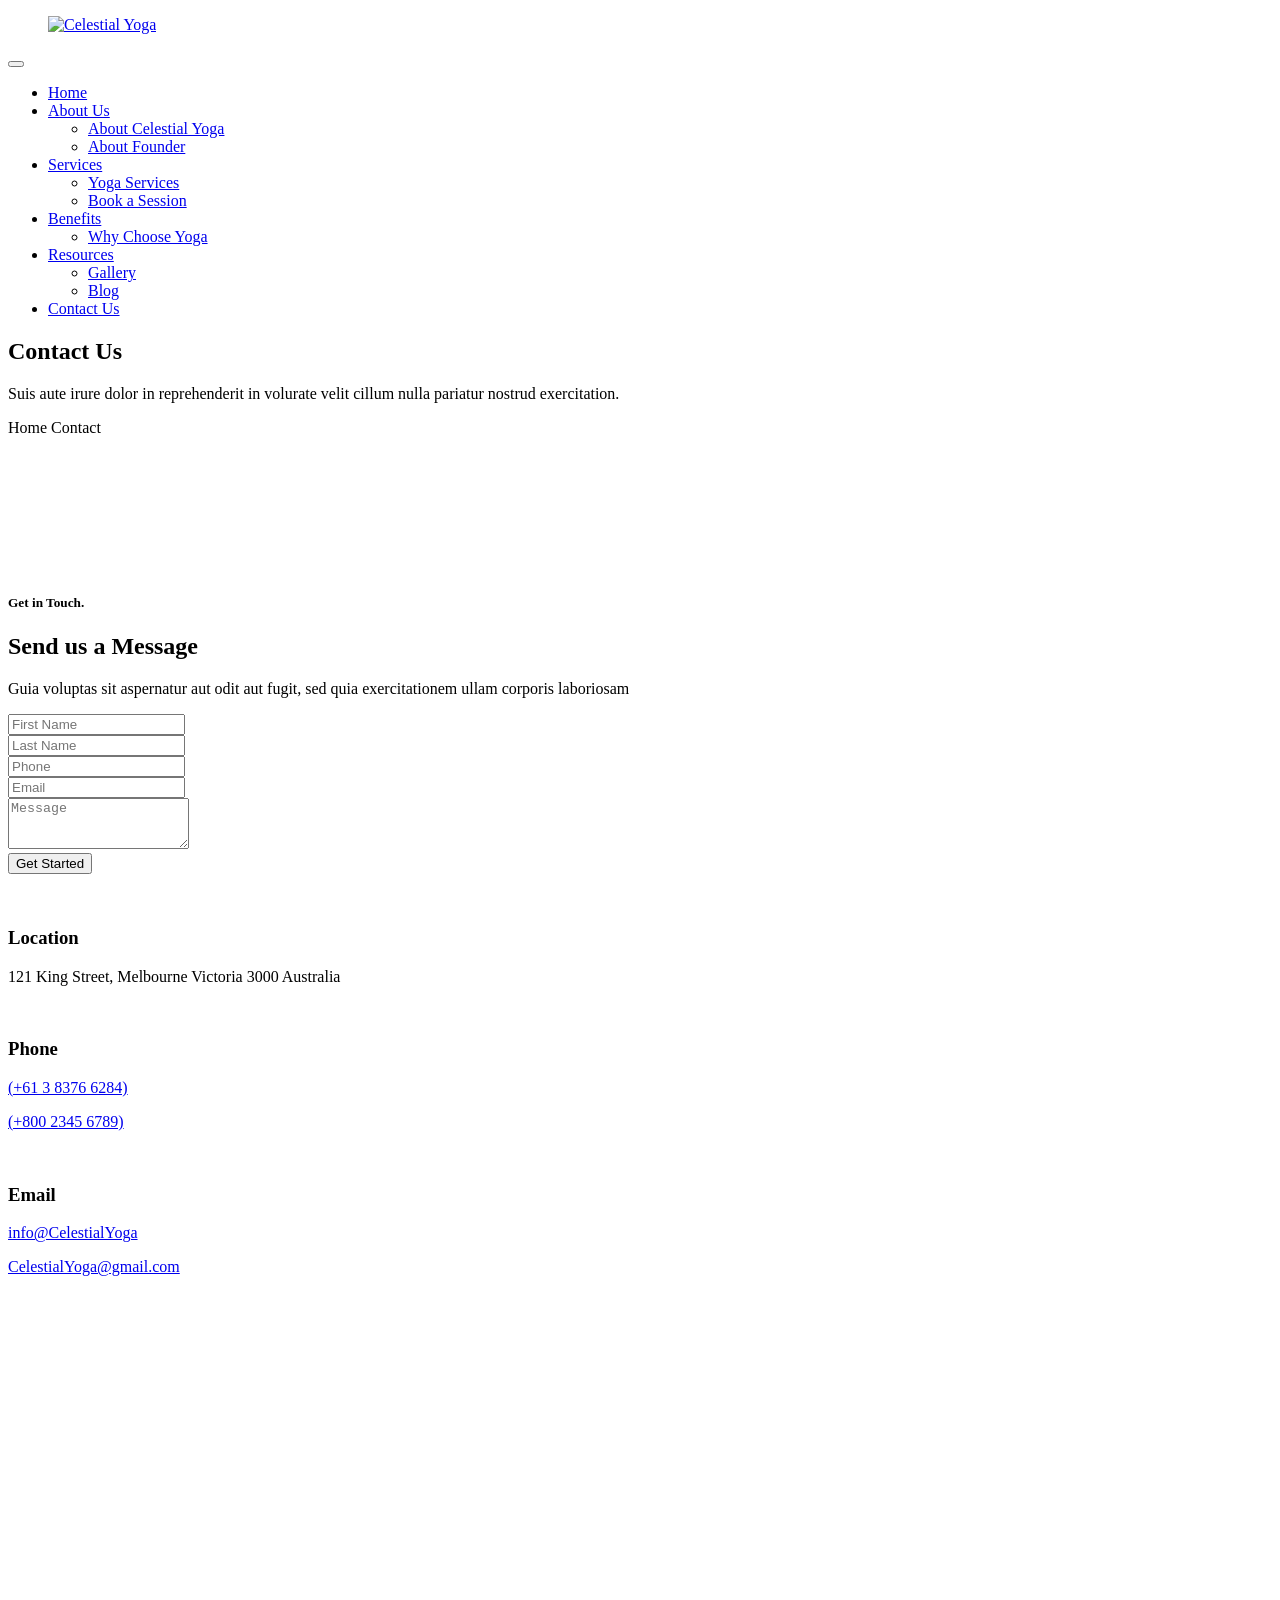
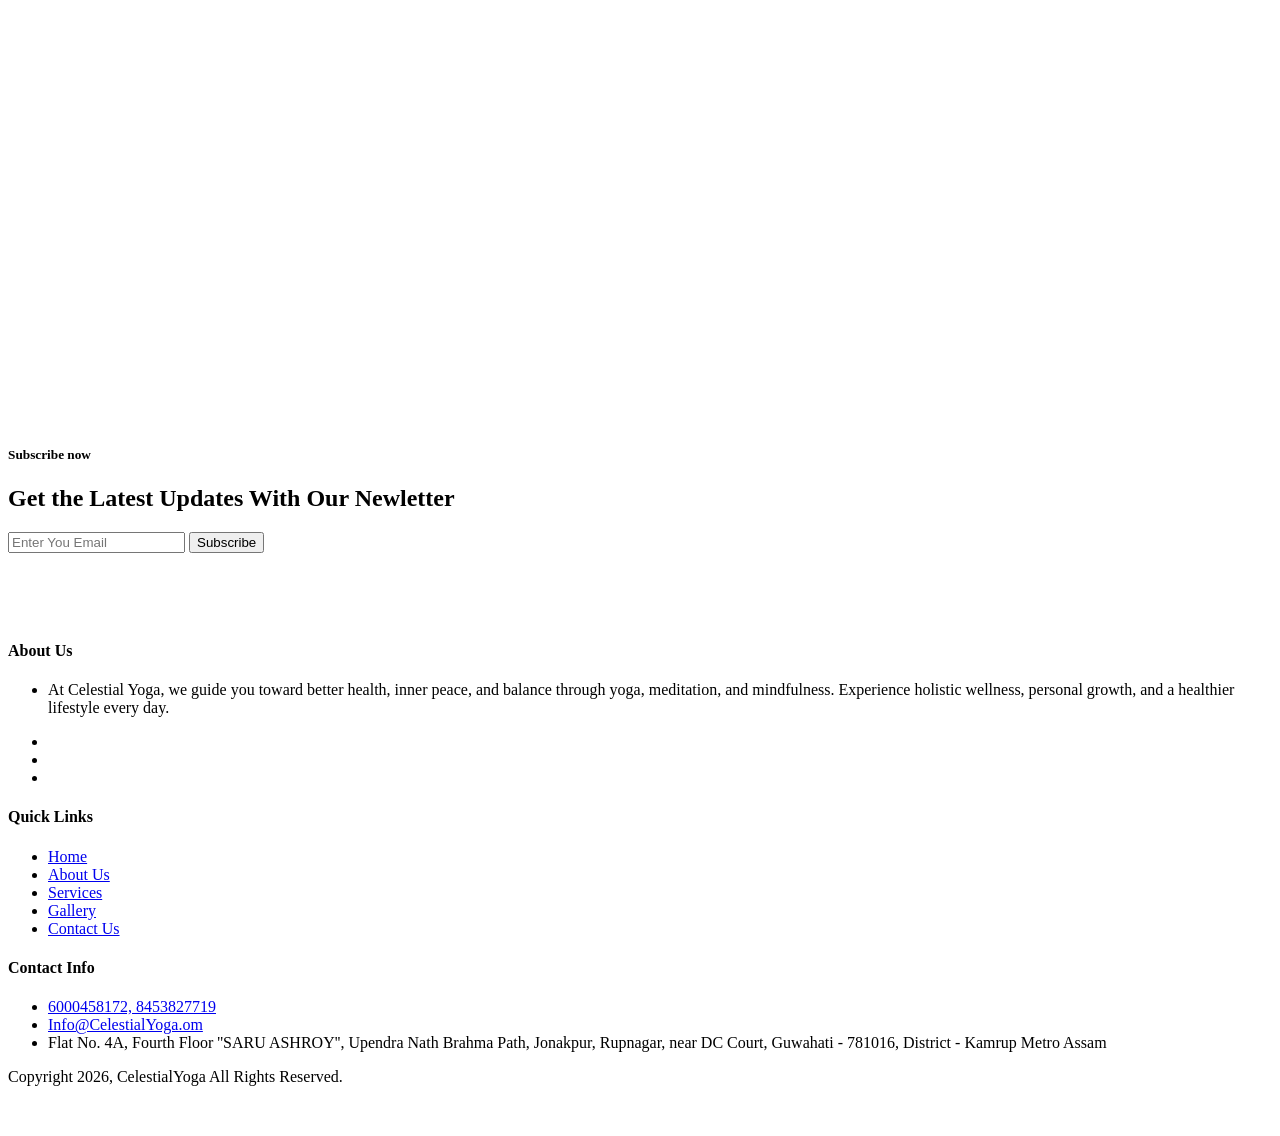
==== contact.html @ 916388ba "Add files via upload" ====
<!DOCTYPE html><html lang="zxx"><head>
    <title>Contact | CelestialYoga</title>
    <!-- /SEO Ultimate -->
    <meta name="viewport" content="width=device-width, initial-scale=1, maximum-scale=1, user-scalable=0">
    <meta charset="utf-8">
    <link rel="apple-touch-icon" sizes="57x57" href="images/apple-icon-57x57.png">
    <link rel="apple-touch-icon" sizes="60x60" href="images/apple-icon-60x60.png">
    <link rel="apple-touch-icon" sizes="72x72" href="images/apple-icon-72x72.png">
    <link rel="apple-touch-icon" sizes="76x76" href="images/apple-icon-76x76.png">
    <link rel="apple-touch-icon" sizes="114x114" href="images/apple-icon-114x114.png">
    <link rel="apple-touch-icon" sizes="120x120" href="images/apple-icon-120x120.png">
    <link rel="apple-touch-icon" sizes="144x144" href="images/apple-icon-144x144.png">
    <link rel="apple-touch-icon" sizes="152x152" href="images/apple-icon-152x152.png">
    <link rel="apple-touch-icon" sizes="180x180" href="images/apple-icon-180x180.png">
    <link rel="icon" type="image/png" sizes="192x192" href="images/android-icon-192x192.png">
    <link rel="icon" type="image/png" sizes="32x32" href="images/favicon-32x32.png">
    <link rel="icon" type="image/png" sizes="96x96" href="images/favicon-96x96.png">
    <link rel="icon" type="image/png" sizes="16x16" href="images/favicon-16x16.png">
    <link rel="manifest" href="./assets/images/favicon/manifest.json">
    <meta name="msapplication-TileColor" content="#ffffff">
    <meta name="msapplication-TileImage" content="/ms-icon-144x144.png">
    <meta name="theme-color" content="#ffffff">
    <!-- Latest compiled and minified CSS -->
    <link href="css/bootstrap.min.css" rel="stylesheet">
    <link rel="stylesheet" href="js/bootstrap.min.js">
    <!-- Font Awesome link -->
    <link rel="stylesheet" href="css/all.min.css">
    <!-- StyleSheet link CSS -->
    <link href="css/style.css" rel="stylesheet" type="text/css">
    <link href="css/mediaqueries.css" rel="stylesheet" type="text/css">
    <link href="css/custom-style.css" rel="stylesheet" type="text/css">
    <link href="css/special-classes.css" rel="stylesheet" type="text/css">
    <link href="css/aos.css" rel="stylesheet">
    <link rel="stylesheet" href="css/magnific-popup.css">
</head>

<body>
<div class="sub-banner-section">
    <header>
        <div class="main_header">
            <div class="container-fluid">
                <nav class="navbar navbar-expand-lg navbar-light p-0">
              <a class="navbar-brand" href="./index.html">
                <figure class="mb-0">
                  <img
                    src="images/CelestialYoga_logo.png"
                    alt="Celestial Yoga"
                    class="img-fluid logo-filter"
                  />
                </figure>
              </a>

              <button
                class="navbar-toggler collapsed"
                type="button"
                data-toggle="collapse"
                data-target="#navbarSupportedContent"
                aria-controls="navbarSupportedContent"
                aria-expanded="false"
                aria-label="Toggle navigation"
              >
                <span class="navbar-toggler-icon"></span>
                <span class="navbar-toggler-icon"></span>
                <span class="navbar-toggler-icon"></span>
              </button>

              <div class="collapse navbar-collapse" id="navbarSupportedContent">
                <ul class="navbar-nav">
                  <!-- Home -->
                  <li class="nav-item active">
                    <a class="nav-link" href="./index.html">Home</a>
                  </li>

                  <!-- About Us -->
                  <li class="nav-item dropdown">
                    <a
                      class="nav-link dropdown-toggle dropdown-color navbar-text-color"
                      href="#"
                      id="navbarDropdown2"
                      role="button"
                      data-toggle="dropdown"
                      aria-haspopup="true"
                      aria-expanded="false"
                    >
                      About Us
                    </a>
                    <div class="dropdown-menu drop-down-content">
                      <ul class="list-unstyled drop-down-pages">
                        <li class="nav-item">
                          <a class="dropdown-item nav-link" href="./about.html"
                            >About Celestial Yoga</a
                          >
                        </li>

                        
                        <li class="nav-item">
                          <a
                            class="dropdown-item nav-link"
                            href="./about-founder.html"
                            >About Founder</a
                          >
                        </li>
                      </ul>
                    </div>
                  </li>

                  <!-- Services -->
                  <li class="nav-item dropdown">
                    <a
                      class="nav-link dropdown-toggle dropdown-color navbar-text-color"
                      href="#"
                      id="navbarDropdown2"
                      role="button"
                      data-toggle="dropdown"
                      aria-haspopup="true"
                      aria-expanded="false"
                    >
                      Services</a
                    >
                    <div class="dropdown-menu drop-down-content">
                      <ul class="list-unstyled drop-down-pages">
                        <li class="nav-item">
                          <a
                            class="dropdown-item nav-link"
                            href="./services.html"
                            >Yoga Services</a
                          >
                        </li>

                        <li class="nav-item">
                          <a
                            class="dropdown-item nav-link"
                            href="./booking.html"
                            >Book a Session</a
                          >
                        </li>
                      </ul>
                    </div>
                  </li>

                  <!-- Benefits -->
                  <li class="nav-item dropdown">
                    <a
                      class="nav-link dropdown-toggle dropdown-color navbar-text-color"
                      href="#"
                      id="navbarDropdown2"
                      role="button"
                      data-toggle="dropdown"
                      aria-haspopup="true"
                      aria-expanded="false"
                    >
                      Benefits</a
                    >
                    <div class="dropdown-menu drop-down-content">
                      <ul class="list-unstyled drop-down-pages">
                        <li class="nav-item">
                          <a
                            class="dropdown-item nav-link"
                            href="./why-choose-yoga.html"
                            >Why Choose Yoga</a
                          >
                        </li>

                         <!-- <li class="nav-item">
                          <a
                            class="dropdown-item nav-link"
                            href="./benefits-of-yoga.html"
                            >Benefits of Yoga</a
                          >
                        </li> -->
                      </ul>
                    </div>
                  </li>

                  <!-- Resources -->
                  <li class="nav-item dropdown">
                    <a
                      class="nav-link dropdown-toggle dropdown-color navbar-text-color"
                      href="#"
                      id="navbarDropdown2"
                      role="button"
                      data-toggle="dropdown"
                      aria-haspopup="true"
                      aria-expanded="false"
                    >
                      Resources</a
                    >
                    <div class="dropdown-menu drop-down-content">
                      <ul class="list-unstyled drop-down-pages">
                        <li class="nav-item">
                          <a
                            class="dropdown-item nav-link"
                            href="./gallery.html"
                            >Gallery</a
                          >
                        </li>

                        <li class="nav-item">
                          <a class="dropdown-item nav-link" href="./blog.html"
                            >Blog</a
                          >
                        </li>
                      </ul>
                    </div>
                  </li>
                  <li class="nav-item">
                                <a class="nav-link contact_us" href="./contact.html">Contact Us</a>
                            </li>
                </ul>

                
              </div>
            </nav>
            </div>
        </div>
    </header>
    <!-- SUB BANNER SECTION -->
    <section class="banner-section">
        <div class="container">
            <div class="row">
                <div class="col-lg-12 col-md-12 col-sm-12 col-xs-12">
                    <div class="banner-section-content">
                        <h1 data-aos="fade-up">Contact Us</h1>
                        <p data-aos="fade-right">Suis aute irure dolor in reprehenderit in volurate velit cillum nulla pariatur nostrud exercitation.</p>
                        <div class="btn_wrapper">
                            <span class="sub_home_span">Home </span><i class="fa-solid fa-angles-right" aria-hidden="true"></i><span class="sub_span"> Contact</span>
                        </div>
                    </div>
                </div>
            </div>
            <figure class="banner_left_top_shape left_shape mb-0">
                <img src="images/banner_left_top_shape.png" alt="" class="img-fluid">
            </figure>
            <figure class="banner_left_bottom_shape left_shape mb-0">
                <img src="images/banner_left_bottom_shape.png" alt="" class="img-fluid">
            </figure>
            <figure class="banner_right_top_shape right_shape mb-0">
                <img src="images/banner_right_top_shape.png" alt="" class="img-fluid">
            </figure>
            <figure class="banner_right_bottom_shape right_shape mb-0">
                <img src="images/banner_right_bottom_shape.png" alt="" class="img-fluid">
            </figure>
        </div>
    </section>
</div>
<!-- MESSAGE SECTION -->
<section class="message_section">
    <div class="container">
        <div class="row">
            <div class="col-lg-8 col-md-8 col-sm-12 col-xs-12" data-aos="fade-up">
                <div class="message_content">
                    <h5>Get in Touch.</h5>
                    <h2>Send us a Message</h2>
                    <p>Guia voluptas sit aspernatur aut odit aut fugit, sed quia exercitationem ullam corporis laboriosam</p>
                    <form id="contactpage" method="POST" action="./contact-form.php">
                        <div class="row">
                            <div class="col-lg-6 col-md-6 col-sm-6">
                                <div class="form-group mb-0">    
                                <input type="text" name="firstname" id="fname" class="form-control" placeholder="First Name"> 
                                </div>
                            </div>
                            <div class="col-lg-6 col-md-6 col-sm-6">
                                <div class="form-group mb-0">
                                <input type="text" name="lastname" id="lname" class="form-control form_style" placeholder="Last Name">
                                </div>
                            </div>
                            <div class="col-lg-6 col-md-6 col-sm-6">
                                <div class="form-group mb-0">    
                                <input type="tel" name="phone" id="phonenum" class="form-control" placeholder="Phone"> 
                                </div>
                            </div>
                            <div class="col-lg-6 col-md-6 col-sm-6">
                                <div class="form-group mb-0">    
                                <input type="email" name="emailaddress" id="emailaddrs" class="form-control form_style" placeholder="Email"> 
                                </div>
                            </div>
                        </div>
                        <div class="row">
                            <div class="col-lg-12">
                                <div class=" form-group mb-0">    
                                <textarea rows="3" name="msg" id="comment" class="form-control" placeholder="Message"></textarea>
                                </div>
                            </div>
                        </div>
                        <div class="btn_wrapper">
                            <button type="submit" name="get_started" id="started">Get Started</button>
                        </div>
                    </form>
                </div>
            </div>
            <div class="col-lg-4 col-md-4 col-sm-12 col-xs-12" data-aos="fade-right">
                <div class="row" data-aos="fade-up">
                    <div class="col-lg-12 col-md-12 col-sm-12 col-xs-12">
                        <div class="box box_padding">
                            <div class="box_image_content">
                                <figure class="mb-0">
                                    <img src="images/contact_location.png" alt="" class="img-fluid">
                                </figure>
                            </div>
                            <div class="box_wrapper">
                                <h3>Location</h3>
                                <p class="mb-0">121 King Street, Melbourne Victoria 3000 Australia</p>
                            </div>
                        </div>
                    </div>
                    <div class="col-lg-12 col-md-12 col-sm-12 col-xs-12">
                        <div class="box">
                            <div class="box_image_content">
                                <figure class="mb-0">
                                    <img src="images/contact_phone.png" alt="" class="img-fluid">
                                </figure>
                            </div>
                            <div class="box_wrapper">
                                <h3>Phone</h3>
                                <p><a href="tel:(+61383766284)" class="text-decoration-none">(+61 3 8376 6284)</a></p>
                                <p class="mb-0"><a href="tel:(+80023456789)" class="text-decoration-none">(+800 2345 6789)</a></p>
                            </div>
                        </div>
                    </div>
                    <div class="col-lg-12 col-md-12 col-sm-12 col-xs-12">
                        <div class="box mb-0">
                            <div class="box_image_content">
                                <figure class="mb-0">
                                    <img src="images/contact_mail.png" alt="" class="img-fluid">
                                </figure>
                            </div>
                            <div class="box_wrapper">
                                <h3>Email</h3>
                                <p><a href="mailto:info@CelestialYoga" class="text-decoration-none">info@CelestialYoga</a></p>
                                <p class="mb-0"><a href="mailto:CelestialYoga@gmail.com" class="text-decoration-none">CelestialYoga@gmail.com</a></p>
                            </div>
                        </div>
                    </div>
                </div>
            </div>
        </div>
    </div>
</section>
<!-- CONTACT MAP SECTION -->
<div class="contact_map_section">
    <div class="row">
        <div class="col-lg-12 col-md-12 col-sm-12 col-xs-12">
            <iframe src="https://www.google.com/maps/embed?pb=!1m18!1m12!1m3!1d3151.723884486123!2d144.95488781489115!3d-37.819935979751264!2m3!1f0!2f0!3f0!3m2!1i1024!2i768!4f13.1!3m3!1m2!1s0x6ad65d52754eaecb%3A0x22f367daf52cbd47!2s21%20King%20St%2C%20Melbourne%20VIC%203000%2C%20Australia!5e0!3m2!1sen!2s!4v1666677747590!5m2!1sen!2s" width="1920" height="728" style="border:0;" allowfullscreen="" loading="lazy" referrerpolicy="no-referrer-when-downgrade"></iframe>
        </div>
    </div>
</div>
<!-- SUBSCRIBE SECTION -->
<section class="subscribe_section contact_subscribe_section">
    <div class="container">
        <div class="subscribe_background_image">
            <div class="row">
                <div class="col-lg-7 col-md-7 col-sm-6 col-xs-12" data-aos="fade-right">
                    <div class="subscribe_content">
                        <h5>Subscribe now</h5>
                        <h2>Get the Latest Updates With Our Newletter</h2>
                        <form method="POST">
                            <div class="form-row">
                                <div class="col-lg-12 col-md-12 col-sm-12 col-xs-12">
                                    <input type="email" name="email" id="emailadd" class="form-control" placeholder="Enter You Email">
                                    <button type="submit" name="btnsubmit" id="submitbutton">Subscribe</button>
                                </div>
                            </div>
                        </form>
                    </div>
                </div>
                <div class="col-lg-5 col-md-5 col-sm-6 col-xs-12">
                    <figure class="subscribe_image mb-0">
                        <img src="images/subscribe_image.png" alt="">
                    </figure>
                </div>
            </div>
        </div>
    </div>
</section>
<!-- FOOTER SECTION -->
<section class="footer-section">
    <div class="container">
        <div class="middle-portion">
            <div class="row">
                <div class="col-lg-3 col-md-4 col-sm-6 col-xs-12 d-lg-block d-none">
                    <div class="footer_logo">
                        <a href="./index.html" class="text-decoration-none"><figure class="mb-0"><img src="images/footer_logo.png" alt="" class="img-fluid logo-filter"></figure></a>
                    </div>
                </div>
                <div class="col-lg-3 col-md-4 col-sm-6 col-xs-12">
                    <div class="about_col">
                        <h4>About Us</h4>
                        <ul class="list-unstyled">
                            <li>
                                <p>At Celestial Yoga, we guide you toward better health, inner peace, and balance through yoga, meditation, and mindfulness. Experience holistic wellness, personal growth, and a healthier lifestyle every day.</p>
                            </li>
                            <li class="icons"><a href="#"><i class="fa-brands fa-facebook-f" aria-hidden="true"></i></a></li>
                            <li class="icons"><a href="#"><i class="fa-brands fa-twitter" aria-hidden="true"></i></a></li>
                            <li class="icons"><a href="#"><i class="fa-brands fa-linkedin-in mr-0" aria-hidden="true"></i></a></li>
                        </ul>
                    </div>
                </div>
                <div class="col-lg-3 col-md-4 col-sm-6 col-xs-12 d-md-block d-none">
                    <div class="links_col">
                        <h4>Quick Links</h4>
                        <ul class="list-unstyled">
                            <li>
                                <a href="./index.html">Home</a>
                            </li>
                            <li>
                                <a href="./about.html">About Us</a>
                            </li>
                            <li>
                                <a href="./services.html">Services</a>
                            </li>
                            <li>
                                <a href="./gallery.html">Gallery</a>
                            </li>
                            <li>
                                <a href="./contact.html">Contact Us</a>
                            </li>
                        </ul>
                    </div>
                </div>
                <div class="col-lg-3 col-md-4 col-sm-6 col-xs-12 d-sm-block d-none">
                    <div class="contact_col">
                        <h4>Contact Info</h4>
                        <ul class="list-unstyled">
                            <li class="contact_icons d-flex align-items-center">
                    <i class="fa-solid fa-phone"></i>
                    <div>
                    <a href="tel:+916000458172" class="text-decoration-none"
                      >6000458172, </a
                    >
                    <a href="tel:+918453827719" class="text-decoration-none"
                      >8453827719</a
                    >
                    </div>
                  </li>
                            <li class="contact_icons">
                                <i class="fa-sharp fa-solid fa-envelope"></i>
                                <a href="mailto:Info@CelestialYoga.om" class="text-decoration-none">Info@CelestialYoga.om</a>
                            </li>
                            <li class="mb-0">
                                <i class="fa-solid fa-location-dot location"></i>
                                <span>Flat No. 4A, Fourth Floor ''SARU ASHROY'', Upendra Nath Brahma Path, Jonakpur, Rupnagar, near DC Court, Guwahati - 781016, District - Kamrup Metro Assam </span>
                            </li>
                        </ul>
                    </div>
                </div>
            </div>
        </div>
    </div>
    <div class="bottom-portion">
        <div class="copyright col-xl-12"> 
            <p>Copyright 2026, CelestialYoga All Rights Reserved.</p>
        </div>
    </div>
    <div class="footer_shape right_shape">
        <figure class="mb-0"><img src="images/footer_shape.png" alt="" class="img-fluid"></figure>
    </div>
</section>
<!-- Latest compiled JavaScript -->
<script src="js/jquery-3.6.0.min.js"></script>
<script src="js/popper.min.js"></script>
<script src="js/video-popup.js"></script>
<script src="js/bootstrap.min.js"></script>
<script src="js/aos.js"></script>
<script src="js/video-section.js"></script>
<script src="js/animation.js"></script>
<script src="https://unpkg.com/ityped@0.0.10"></script>
<script src="js/type.js"></script>

</body></html>
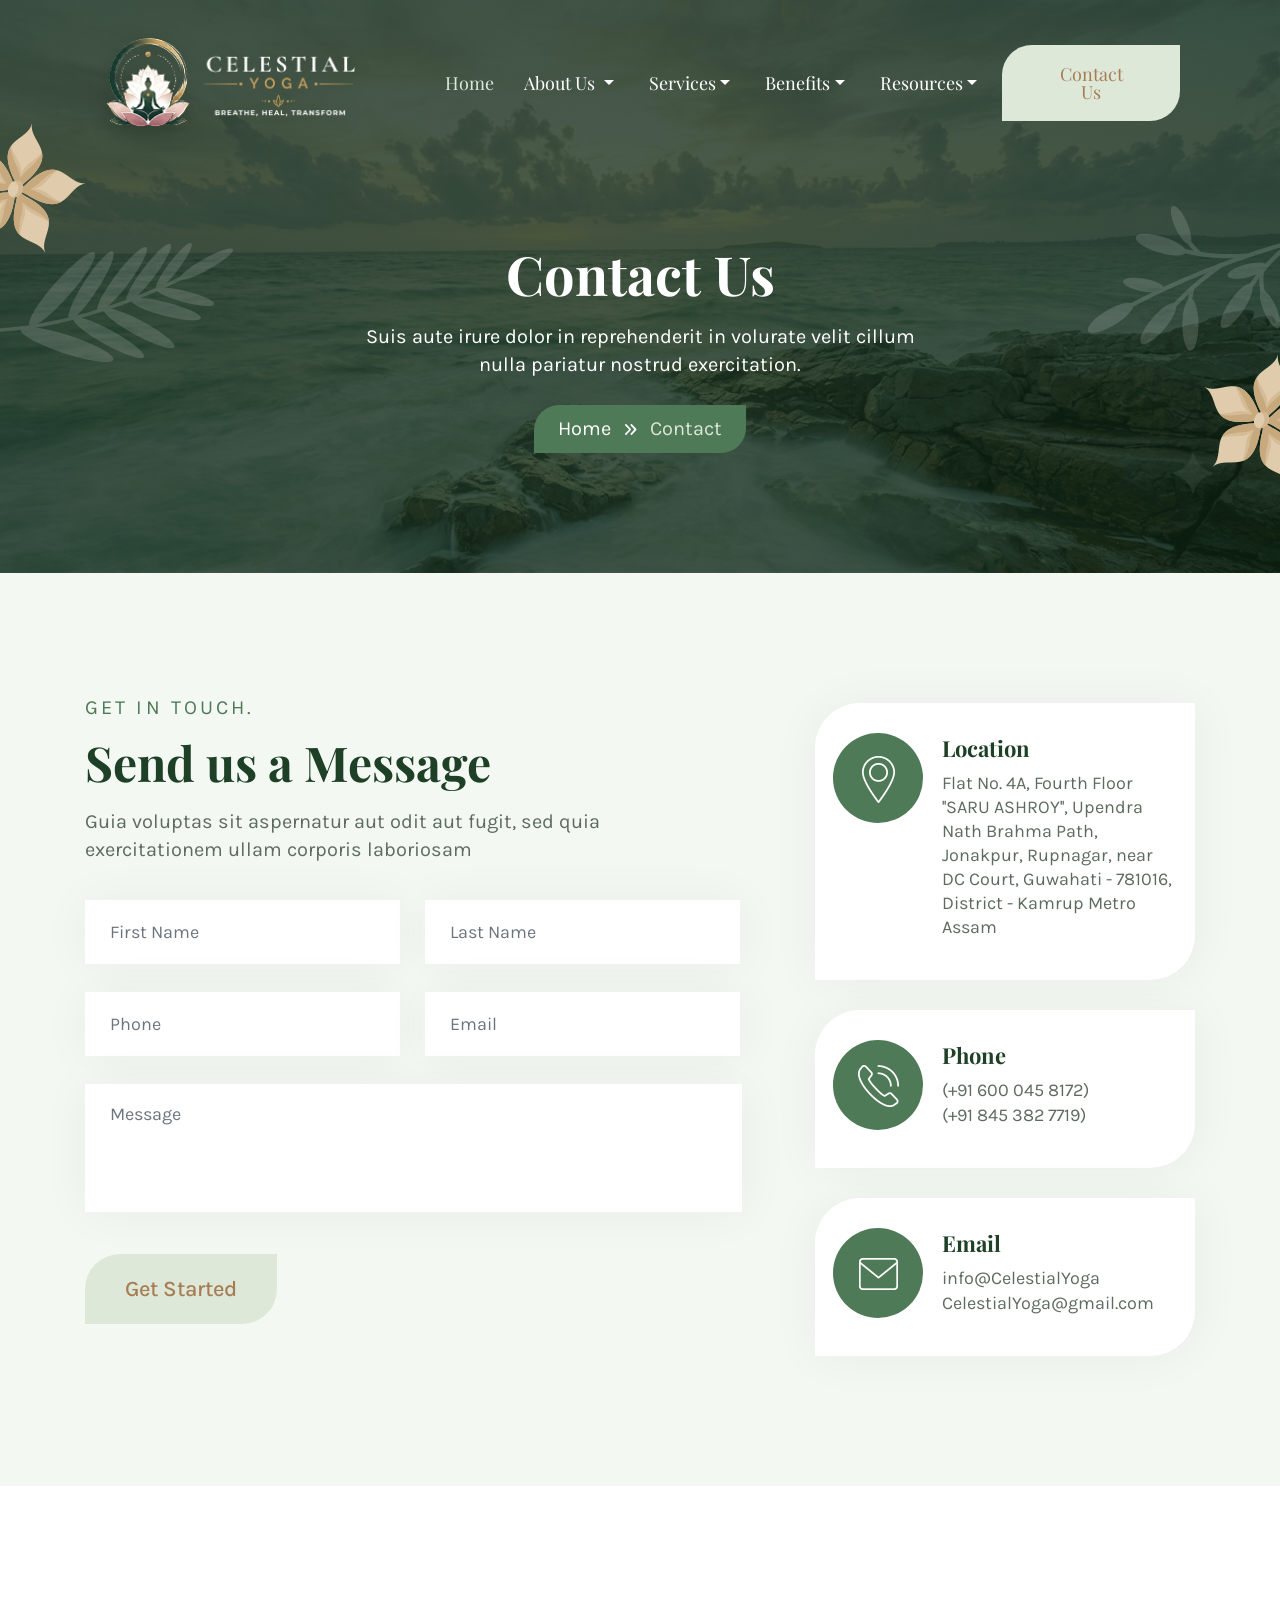
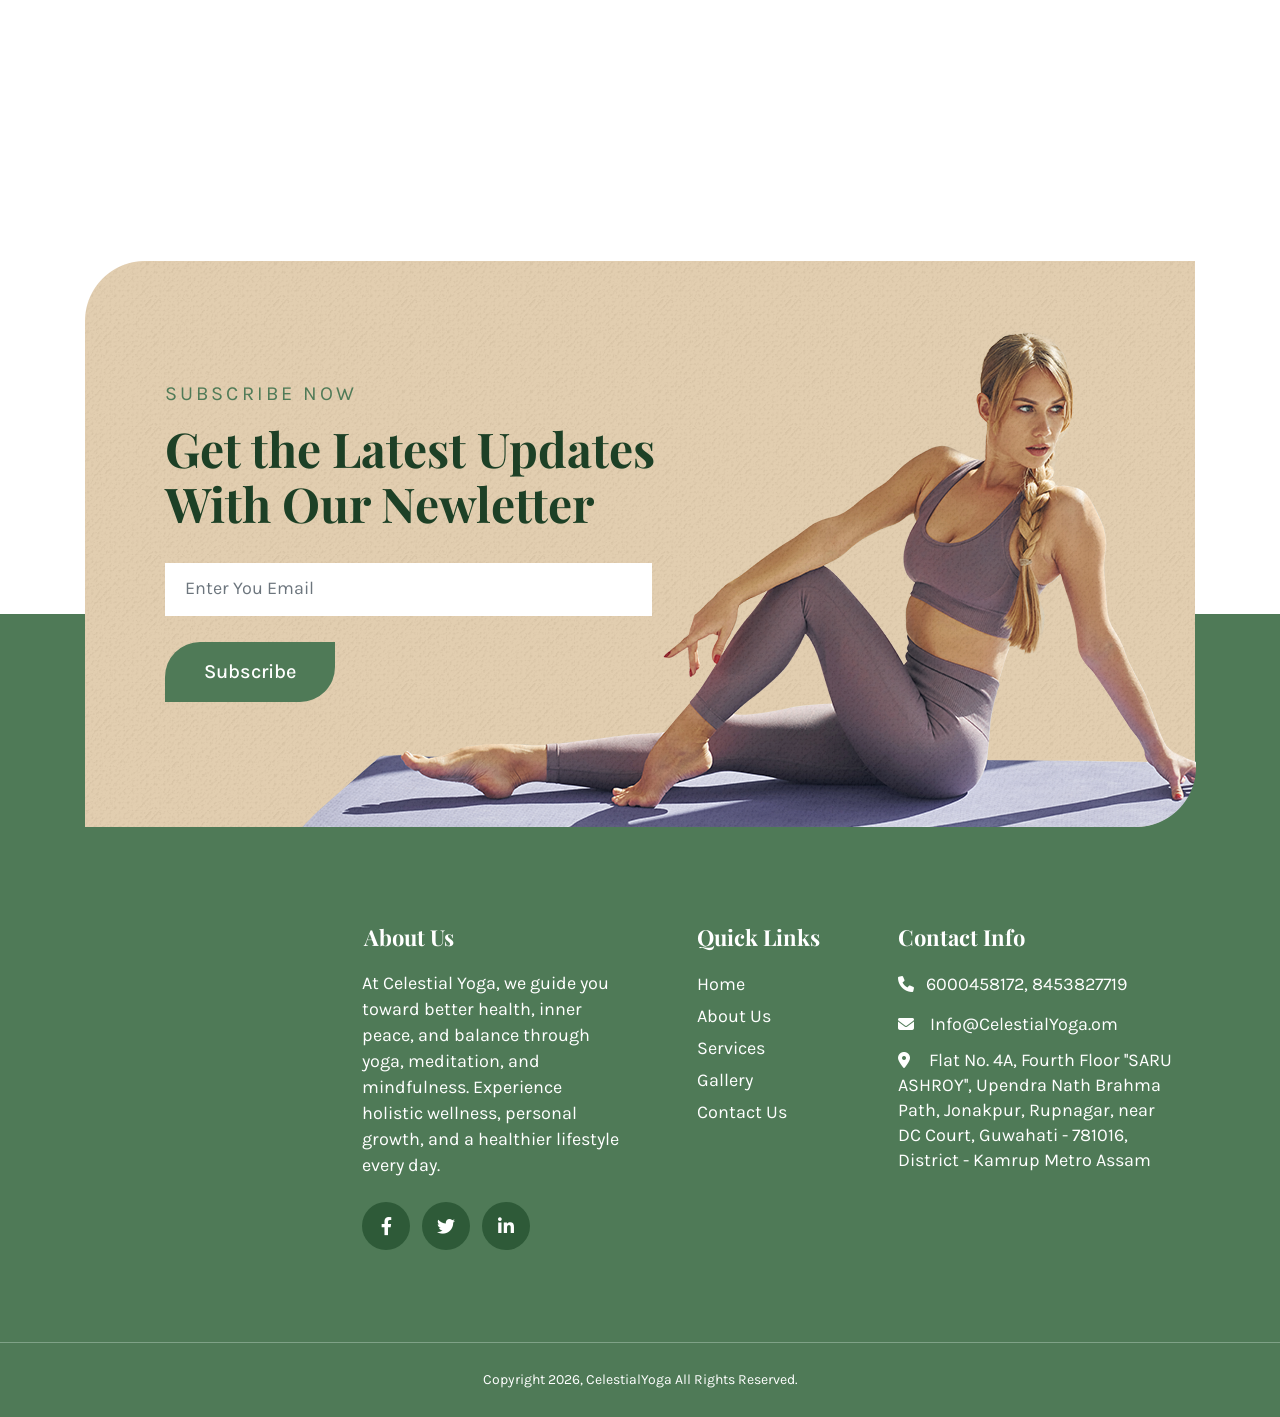
==== commit 20fed4ec: "Change contact details in contact.html Updated contact information including address and phone numbe" ====
--- a/contact.html
+++ b/contact.html
@@ -299,7 +299,7 @@
                             </div>
                             <div class="box_wrapper">
                                 <h3>Location</h3>
-                                <p class="mb-0">121 King Street, Melbourne Victoria 3000 Australia</p>
+                                <p class="mb-0">Flat No. 4A, Fourth Floor ''SARU ASHROY'', Upendra Nath Brahma Path, Jonakpur, Rupnagar, near DC Court, Guwahati - 781016, District - Kamrup Metro Assam</p>
                             </div>
                         </div>
                     </div>
@@ -312,8 +312,8 @@
                             </div>
                             <div class="box_wrapper">
                                 <h3>Phone</h3>
-                                <p><a href="tel:(+61383766284)" class="text-decoration-none">(+61 3 8376 6284)</a></p>
-                                <p class="mb-0"><a href="tel:(+80023456789)" class="text-decoration-none">(+800 2345 6789)</a></p>
+                                <p><a href="tel:(+916000458172)" class="text-decoration-none">(+91 600 045 8172)</a></p>
+                                <p class="mb-0"><a href="tel:(+918453827719)" class="text-decoration-none">(+91 845 382 7719)</a></p>
                             </div>
                         </div>
                     </div>
@@ -466,4 +466,4 @@
 <script src="https://unpkg.com/ityped@0.0.10"></script>
 <script src="js/type.js"></script>
 
-</body></html>+</body></html>
--- a/css/style.css
+++ b/css/style.css
@@ -0,0 +1,3290 @@
+/*------------------------------------------------------------------
+[Master Stylesheet]
+
+Project: CelestialYoga
+-------------------------------------------------------------------*/
+/*------------------------------------------------------------------
+[Table of contents]
+
+1. Body
+2. Header
+3. Banner Section
+4. Our Services Section
+5. About Us Section
+6. Our Specialties Section
+7. Get In Touch Section
+8. What We Offer Section
+9. Testimonial Section
+10. Blog Posts Section
+11. Subscribe Now Section
+12. Footer Section
+*/
+
+@import url('https://fonts.googleapis.com/css2?family=DM+Serif+Display&family=Karla:wght@400;500;600&family=Playfair+Display:wght@400;700&display=swap');
+
+body {
+    font-family: 'Karla', sans-serif;
+}
+:root {
+    /* --e-global-color-primary: #242424;
+    --e-global-color-secondary: #764979;
+    --e-global-color-text: #6b6b6b;
+    --e-global-color-accent: #413625;
+	--e-global-color-white: #ffffff;
+    --e-global-color-soft-orange: #e1ccad;
+    --e-global-color-desaturated-magenta: #543458;
+    --e-global-color-very-dark-desaturated-magenta: #5c3960;
+    --e-global-color-mostly-desaturated-magenta: #8a648d;
+    --e-global-color-pale-blue: #f4f7ff; */
+
+
+
+    --e-global-color-primary: #1D4026;          /* Deep Forest Green */
+    --e-global-color-secondary: #4F7A57;        /* Sage Green */
+    --e-global-color-text: #5E6B60;             /* Soft Natural Gray */
+    --e-global-color-accent: #A67C52;           /* Earthy Gold/Brown */
+
+    --e-global-color-white: #FFFFFF;
+
+    --e-global-color-soft-orange: #DDE8D8;      /* Soft Mint Background */
+    --e-global-color-desaturated-magenta: #2E5A38; /* Medium Green */
+    --e-global-color-very-dark-desaturated-magenta: #17331E; /* Dark Green */
+    --e-global-color-mostly-desaturated-magenta: #7FA287; /* Light Sage */
+    --e-global-color-pale-blue: #F4F8F3;        /* Very Light Green Background */
+}
+html{
+    scroll-behavior: smooth;
+}
+h1{
+    font-family: 'Playfair Display', serif;
+    font-size: 64px;
+    line-height: 82px;
+    font-weight: 700;
+    color: var(--e-global-color-white);
+}
+h2{
+    font-family: 'Playfair Display', serif;
+    font-size: 48px;
+    line-height: 55px;
+    font-weight: 700;
+}
+h3{
+    font-family: 'Playfair Display', serif;
+    font-size: 22px;
+    line-height: 55px;
+    font-weight: 700;
+}
+h4{
+    font-family: 'Playfair Display', serif;
+    font-size: 22px;
+    line-height: 30px;
+    font-weight: 700;
+}
+h5{
+    font-size: 20px;
+    line-height: 30px;
+    font-weight: 400;
+}
+h6{
+    font-family: 'Playfair Display', serif;
+    font-size: 20px;
+    line-height: 28px;
+    font-weight: 700;
+}
+p{
+    font-size: 20px;
+    line-height: 28px;
+    font-weight: 400;
+}
+
+/* Home Page Style */
+
+/* Home Page Header Section Style */
+
+.banner-section-outer{
+    /* background-image: url('../images/banner_section_background.png'); */
+    /* premium green */
+     background-image:
+        linear-gradient(
+            rgba(14, 38, 20, 0.75),
+            rgba(14, 38, 20, 0.75)
+        ),
+        url('../images/test.png');
+
+    /* background-image:
+        linear-gradient(
+            rgba(0, 0, 0, 0.55),
+            rgba(0, 0, 0, 0.55)
+        ),
+        url('../images/test.png'); */
+    background-size: cover;
+    background-repeat: no-repeat;
+    background-position: center;
+}
+.main_header {    
+    padding: 42px 292px 0;
+}
+.navbar-collapse ul{
+    text-align: center;
+    align-items: center; 
+    display: inherit; 
+}
+.navbar-expand-lg{
+    position: relative;
+    z-index: 1;
+}
+.navbar-expand-lg .navbar-nav .nav-link {
+    padding-right: 0;
+    padding-left: 0;
+}
+.nav-link{
+    padding: 0;
+}
+.navbar-brand {
+    margin-left: 0;
+    margin-right: 0;
+    padding-top: 0;
+    padding-bottom: 0;
+}
+.navbar-nav {
+    padding-left: 220px;
+}
+.navbar-nav li {
+    margin: 0 35px 0 18px;
+}
+.navbar-nav li:first-child{
+    margin-left: 0;
+}
+.navbar-nav li:last-child{
+    margin-right: 0;
+    padding-right: 0;
+}
+.navbar-nav .nav-item a{
+    font-family: 'Playfair Display', serif;
+    font-size: 18px;
+    line-height: 18px;
+    font-weight: 400;
+    color: var(--e-global-color-white) !important;
+    transition: all 0.3s ease-in-out;
+}
+.navbar-nav .nav-item a:hover{
+    color: var(--e-global-color-soft-orange) !important;
+    background-color: transparent;
+}
+.navbar-nav .active > a{
+    color: var(--e-global-color-soft-orange) !important;
+}
+.navbar-nav .dropdown{
+    margin: 0 15px 0 20px;
+}
+.navbar-nav .nav-item .dropdown-item{
+    color: var(--e-global-color-primary) !important;
+    transition: all 0.3s ease-in-out;
+}
+.navbar-nav .nav-item .dropdown-item:hover{
+    color: var(--e-global-color-primary) !important;
+    background-color: var(--e-global-color-soft-orange) !important;
+}
+.navbar-nav .drop-down-pages .active > a{
+    color: var(--e-global-color-primary) !important;
+    background-color: var(--e-global-color-soft-orange) !important;
+}
+.navbar-collapse .drop-down-pages {
+    text-align: left;
+    margin-left: 0;
+}
+.navbar-nav .dropdown-menu {
+    background-color: var(--e-global-color-white);
+    position: absolute;
+    left: -20px;
+    top: 38px;
+    padding: 0;
+    border: none;
+    box-shadow: 1px 1px 30px rgb(0 0 0 / 1%);
+}
+.navbar-nav .drop-down-pages li{
+    margin: 0;
+}
+.navbar-nav .drop-down-pages .nav-item a {
+    font-size: 16px;
+    line-height: 16px;
+    font-weight: 400;
+    padding: 12px 20px;
+}
+.navbar-expand-lg .drop-down-pages .nav-link {
+    padding-left: 0;
+}
+.navbar-nav .nav-item .contact_us{
+    background-color: var(--e-global-color-soft-orange);
+    color: var(--e-global-color-accent) !important;
+    padding: 20px 50px;
+    text-align: center;
+    display: inline-block;
+    border-radius: 30px 0px 30px 0px;
+    transition: all 0.3s ease-in-out;
+}
+.navbar-nav .nav-item .contact_us:hover {
+    color: var(--e-global-color-primary) !important;
+    background-color: var(--e-global-color-white);
+}
+.navbar-nav .active > .contact_us{
+    color: var(--e-global-color-primary) !important;
+    background-color: var(--e-global-color-white);
+}
+
+/* Home Page Social Icons Style */
+
+.left_icons {
+    height: 860px;
+    z-index: 1;
+    position: relative;
+}
+.left_icons ul{
+    background-color: var(--e-global-color-very-dark-desaturated-magenta);
+    border-radius: 0 30px 30px 0;
+}
+.left_icons ul li{
+    display: block;
+    padding: 10px 15px 8px 10px;
+}
+.left_icons ul li i{
+    border-radius: 100%;
+    background: var(--e-global-color-desaturated-magenta);
+    color: var(--e-global-color-white);
+    font-size: 18px;
+    line-height: 48px;
+    height: 48px;
+    width: 48px;
+    text-align: center;
+    transition: all 0.3s ease-in-out;
+}
+.left_icons ul li i:hover{
+    background-color: var(--e-global-color-white);
+    color: var(--e-global-color-secondary);
+}
+
+/* Home Page Banner Section Style */
+
+.banner-section-outer .banner-section{
+    padding: 50px 222px 208px;
+    position: relative;
+}
+.banner-section-outer .banner-section .banner-section-content{
+    padding-top: 168px;
+}
+.banner-section-outer .banner-section h5{
+    text-transform: uppercase;
+    color: var(--e-global-color-white);
+    letter-spacing: 3.1px;
+    margin-bottom: 0;
+}
+.banner-section-outer .banner-section h1{
+    margin-bottom: 18px;
+    margin-left: -2px;
+}
+.banner-section-outer .ityped-cursor {
+    font-size: 1em;
+    opacity: 1;
+    -webkit-animation: blink 0.3s infinite;
+    -moz-animation: blink 0.3s infinite;
+    animation: blink 0.3s infinite;
+    animation-direction: alternate;
+}
+@keyframes blink {
+    100% {
+        opacity: 0;
+    }
+}
+@-webkit-keyframes blink {
+    100% {
+        opacity: 0;
+    }
+}
+@-moz-keyframes blink {
+    100% {
+        opacity: 0;
+    }
+}
+.banner-section-content h1 span{
+    /* color: var(--e-global-color-soft-orange); */
+    color: #CCA15C;
+    border-right: var(--e-global-color-soft-orange);
+}
+.banner-section-outer .banner-section p{
+    color: var(--e-global-color-white);
+    margin-bottom: 28px;
+    padding-right: 60px;
+    margin-left: -2px;
+}
+.banner-section-outer .banner-section-content .btn_wrapper{
+    margin-bottom: 100px;
+}
+.banner-section-outer .btn_wrapper .getstarted_btn {
+    position: relative;
+    font-size: 18px;
+    line-height: 18px;
+    font-weight: 500;
+    padding: 20px 40px;
+    text-align: center;
+    color: var(--e-global-color-accent);
+    display: inline-block;
+    background-color: var(--e-global-color-soft-orange);
+    border-radius: 35px 0px 35px 0px;
+    transition: all 0.3s ease-in-out;
+    overflow: hidden;
+    cursor: pointer;
+}
+.banner-section-outer .btn_wrapper .getstarted_btn:hover {
+    color: var(--e-global-color-secondary);
+    background-color: var(--e-global-color-white);
+    transform: translateY(-10px);
+}
+.banner-section-outer .btn_wrapper .getstarted_btn:hover:before {
+	left: 0%;
+	right: auto;
+	width: 100%;
+}
+.banner-section-outer .btn_wrapper .getstarted_btn:before {
+	display: block;
+	position: absolute;
+	top: 0px;
+	right: 0px;
+	height: 100%;
+	width: 0px;
+	z-index: -1;
+	content: '';
+	color: var(--e-global-color-secondary) !important;
+	background: var(--e-global-color-white);
+	transition: all 0.4s cubic-bezier(0.12, 0, 0.38, 1) 0s;
+}
+.banner-section-outer .banner-section .banner-section-content .top-btn i {
+    font-size: 70px;
+    line-height: 70px;
+    color: var(--e-global-color-white);
+    animation: float_img 6s ease-in-out infinite;
+}
+.banner-section-outer .banner-section .banner-section-content .top-btn i:hover{
+    color: var(--e-global-color-soft-orange);
+}
+.banner-section-outer .banner-section .banner-section-image{
+    position: relative;
+    animation: float 6s ease-in-out infinite;
+}
+.banner-section-outer .banner-section .banner-section-image figure{
+    position: absolute;
+    top: -5px;
+    left: -20px;
+}
+@keyframes float {
+	0% {
+		box-shadow: 0 5px 15px 0px rgba(0,0,0,0.6);
+		transform: translatex(0px);
+	}
+	50% {
+		box-shadow: 0 25px 15px 0px rgba(0,0,0,0.2);
+		transform: translatex(-20px);
+	}
+	100% {
+		box-shadow: 0 5px 15px 0px rgba(0,0,0,0.6);
+		transform: translatex(0px);
+	}
+}
+.banner-section-outer .banner-section .banner_left_top_shape{
+    position: absolute;
+    top: -38px;
+    left: 0;
+}
+.banner-section-outer .banner-section .banner_left_bottom_shape{
+    position: absolute;
+    top: 80px;
+    left: 0;
+}
+.left_shape img {
+    -webkit-animation: mover 1s infinite  alternate;
+    animation: mover 1s infinite  alternate;
+}
+@-webkit-keyframes mover {
+    0% { transform: translateY(0); }
+    100% { transform: translateY(-30px); }
+}
+.banner-section-outer .banner-section .banner_right_top_shape{
+    position: absolute;
+    bottom: 200px;
+    right: 0;
+}
+.banner-section-outer .banner-section .banner_right_bottom_shape{
+    position: absolute;
+    bottom: 80px;
+    right: 0;
+}
+.right_shape img {
+    -webkit-animation: mover 1s infinite  alternate;
+    animation: mover 1s infinite  alternate;
+}
+@-webkit-keyframes mover {
+    0% { transform: translateY(0); }
+    100% { transform: translateY(-30px); }
+}
+
+/* Home Page Our Services Section Style */
+
+.services_section{
+    padding: 120px 0 130px;
+    position: relative;
+}
+.services_section .services_content{
+    text-align: center;
+}
+.services_content h5{
+    text-transform: uppercase;
+    color: var(--e-global-color-secondary);
+    letter-spacing: 3.1px;
+    margin-bottom: 12px;
+}
+.services_content h2{
+    margin-bottom: 20px;
+    padding: 0 120px;
+    color: var(--e-global-color-primary);
+}
+.services_content p {
+    margin-bottom: 35px;
+    padding: 0 110px;
+    color: var(--e-global-color-text);
+}
+.services_section .services_box_content{
+    transition: all 0.3s ease-in-out;
+}
+.services_section .services_box_content .services_box_upper_portion{
+    margin-bottom: 10px;
+    animation: float_img 6s ease-in-out infinite;
+}
+.services_section .services_box_content .services_box_upper_portion img{
+    transition: all 0.3s ease-in-out;
+}
+@keyframes float_img {
+	0% {
+		transform: translatey(0px);
+	}
+	50% {
+		transform: translatey(-20px);
+	}
+	100% {
+		transform: translatey(0px);
+	}
+}
+.services_box_content .services_box_lower_portion h3{
+    margin-bottom: 0;
+}
+.services_box_content .services_box_lower_portion p{
+    font-size: 18px;
+    line-height: 24px;
+    font-weight: 400;
+}
+.services_box_content .services_box_lower_portion .btn_wrapper i{
+    color: var(--e-global-color-accent);
+    background-color: var(--e-global-color-soft-orange);
+    font-size: 26px;
+    line-height: 26px;
+    padding: 12px 15px;
+    border-radius: 18px 0 18px 0;
+    transition: all ease-in-out 0.3s;
+}
+.services_box_content:hover{
+    transform: translateY(-10px);
+}
+.services_section .services_box_content:hover .services_box_upper_portion img{
+    opacity: 0.6;
+}
+.services_box_content:hover .services_box_lower_portion .btn_wrapper i{
+    color: var(--e-global-color-white);
+    background-color: var(--e-global-color-secondary);
+}
+.services_section .services_left_shape{
+    position: absolute;
+    top: 115px;
+    left: 0;
+}
+
+/* Home Page About Us Section Style */
+
+.aboutus_section{
+    background-image: url('../images/aboutus_background.png');
+    background-size: cover;
+    background-repeat: no-repeat;
+    background-position: center;
+    padding: 100px 0 130px;
+}
+.aboutus_image{
+    position: relative;
+    z-index: 1;
+}
+.aboutus_image figure{
+    margin-top: -12px;
+}
+.aboutus_section .aboutus_top_shape {
+    position: absolute;
+    top: -10px;
+    left: -38px;
+}
+.aboutus_section .aboutus_bottom_shape {
+    position: absolute;
+    top: 250px;
+    left: -65px;
+}
+.aboutus_content{
+    padding-top: 145px;
+    padding-left: 16px;
+}
+.aboutus_content h5{
+    text-transform: uppercase;
+    color: var(--e-global-color-secondary);
+    letter-spacing: 3.1px;
+    margin-bottom: 12px;
+}
+.aboutus_content h2{
+    margin-bottom: 18px;
+    color: var(--e-global-color-primary);
+}
+.aboutus_content p {
+    margin-bottom: 15px;
+    color: var(--e-global-color-text);
+}
+.aboutus_content h6{
+    color: var(--e-global-color-secondary);
+    margin-left: 16px;
+    margin-bottom: 35px;
+}
+.aboutus_line_wrapper{
+    position: relative;
+}
+.aboutus_line_wrapper .purple_line{
+    position: absolute;
+    left: 0;
+    top: 5px;
+}
+.aboutus_content .btn_wrapper .get_started_btn {
+    position: relative;
+    font-size: 22px;
+    line-height: 22px;
+    font-weight: 500;
+    padding: 24px 40px;
+    text-align: center;
+    color: var(--e-global-color-accent);
+    display: inline-block;
+    background-color: var(--e-global-color-soft-orange);
+    border-radius: 35px 0px 35px 0px;
+    transition: all 0.3s ease-in-out;
+    overflow: hidden;
+}
+.aboutus_content .btn_wrapper .get_started_btn:hover {
+    color: var(--e-global-color-white);
+    background-color: var(--e-global-color-secondary);
+    transform: translateY(-10px);
+}
+.aboutus_content .btn_wrapper .get_started_btn:hover:before {
+	left: 0%;
+	right: auto;
+	width: 100%;
+}
+.aboutus_content .btn_wrapper .get_started_btn:before {
+	display: block;
+	position: absolute;
+	top: 0px;
+	right: 0px;
+	height: 100%;
+	width: 0px;
+	z-index: -1;
+	content: '';
+	color: var(--e-global-color-white);
+	background: var(--e-global-color-secondary);
+	transition: all 0.4s cubic-bezier(0.12, 0, 0.38, 1) 0s;
+}
+
+/* Home Page Our Specialties Section Style */
+
+.our_specialties_section{
+    padding: 120px 0 108px;
+    position: relative;
+}
+.our_specialties_heading_content{
+    text-align: center;
+}
+.our_specialties_heading_content h5{
+    text-transform: uppercase;
+    color: var(--e-global-color-secondary);
+    letter-spacing: 3.1px;
+    margin-bottom: 12px;
+}
+.our_specialties_heading_content h2{
+    margin-bottom: 18px;
+    color: var(--e-global-color-primary);
+}
+.our_specialties_heading_content p {
+    margin-bottom: 35px;
+    padding: 0 95px;
+    color: var(--e-global-color-text);
+}
+.s1{
+    padding-top: 110px;
+    padding-right: 25px;
+}
+.s2{
+    padding-right: 70px;
+}
+.s3{
+    padding-right: 75px;
+}
+.s4{
+    padding-right: 25px;
+}
+.specialties_content_wrapper{
+    position: relative;
+}
+.specialties_content {
+    text-align: right;
+    margin-bottom: 46px;
+    position: relative;
+}
+.specialties_content .specialties_name {
+    font-family: 'Playfair Display', serif;
+    font-size: 18px;
+    line-height: 24px;
+    font-weight: 700;
+    color: var(--e-global-color-primary);
+    margin-bottom: 6px;
+}
+.specialties_content .specialties_paragraph {
+    font-size: 18px;
+    line-height: 22px;
+    font-weight: 400;
+    color: var(--e-global-color-text);
+    margin-bottom: 0;
+}
+.specialties_left_line {
+    position: absolute;
+    top: 120px;
+    right: -50px;
+}
+.specialties_left_line img {
+    height: 390px;
+}
+.specialties_content::after {
+    content: "\f058";
+    height: 76px;
+    width: 76px;
+    background-color: var(--e-global-color-secondary);
+    position: absolute;
+    border-radius: 100%;
+    z-index: 1;
+    text-align: center;
+    padding: 5px;
+    font-weight: 400;
+    font-size: 42px;
+    line-height: 64px;
+    color: var(--e-global-color-white);
+    font-family: 'Font Awesome 6 Free';
+}
+.s1::after {
+    top: 110px;
+    right: -78px;
+}
+.s2::after {
+    top: 0px;
+    right: -30px;
+}
+.s3::after {
+    top: 0;
+    right: -30px;
+}
+.s4::after {
+    top: 0;
+    right: -78px;
+}
+.specialties_content2{
+    text-align: left;
+}
+.specialties_content2::after {
+    content: "\f058";
+    height: 76px;
+    width: 76px;
+    background-color: var(--e-global-color-secondary);
+    position: absolute;
+    border-radius: 100%;
+    z-index: 1;
+    text-align: center;
+    padding: 5px;
+    font-weight: 400;
+    font-size: 42px;
+    line-height: 64px;
+    color: var(--e-global-color-white);
+    font-family: 'Font Awesome 6 Free';
+}
+.s5{
+    padding-top: 110px;
+    padding-left: 24px;
+}
+.s6{
+    padding-left: 74px;
+}
+.s7{
+    padding-left: 74px;
+}
+.s8{
+    padding-left: 24px;
+}
+.s5::after {
+    top: 110px;
+    left: -78px;
+}
+.s6::after {
+    top: 0px;
+    left: -30px;
+}
+.s7::after {
+    top: 0;
+    left: -30px;
+}
+.s8::after {
+    top: 0;
+    left: -78px;
+}
+.specialties_right_line {
+    position: absolute;
+    top: 120px;
+    left: -50px;
+}
+.specialties_right_line img {
+    height: 390px;
+}
+.our_specialties_section .specialties_image{
+    text-align: center;
+    animation: float_img 6s ease-in-out infinite;
+}
+.our_specialties_section .our_specialties_right_shape{
+    position: absolute;
+    top: 150px;
+    right: 0;
+}
+
+/* Home Page Get In Touch Section Style */
+
+.get_in_touch_section{
+    padding: 120px 0 130px;
+    position: relative;
+    overflow: hidden;
+}
+.get_in_touch_section:before {
+    background: var(--e-global-color-soft-orange);
+    content: "";
+    width: 50%;
+    height: 806px;
+    top: 0;
+    left: 0;
+    position: absolute;
+}
+.get_in_touch_section::after {
+    background: url(../images/get_in_touch_image.png) no-repeat center center;
+    content: "";
+    width: 50%;
+    height: 806px;
+    position: absolute;
+    right: 0;
+    top: 0;
+    z-index: -1;
+}
+.get_in_touch_content h5 {
+    text-transform: uppercase;
+    color: var(--e-global-color-secondary);
+    letter-spacing: 3.1px;
+    margin-bottom: 12px;
+}
+.get_in_touch_content h2{
+    color: var(--e-global-color-primary);
+    margin-bottom: 32px;
+    padding-right: 25px;
+}
+.get_in_touch_content input {
+    font-family: 'Karla', sans-serif;
+    font-weight: 400;
+    font-size: 18px;
+    line-height: 25px;
+    background-color: var(--e-global-color-white);
+    color: var(--e-global-color-text);
+    padding-top: 28px;
+    padding-bottom: 28px;
+    padding-left: 20px;
+    border-radius: 0;
+    width: 98%;
+    margin-bottom: 16px;
+    outline: none;
+    border: none;
+}
+.get_in_touch_content .form_style{
+    margin-left: -18px;
+}
+.get_in_touch_content textarea {
+    font-family: 'Karla', sans-serif;
+    font-weight: 400;
+    font-size: 18px;
+    line-height: 25px;
+    background-color: var(--e-global-color-white);
+    color: var(--e-global-color-text);
+    border-radius: 0;
+    padding: 18px 20px;
+    width: 96%;
+    outline: none;
+    resize: none;
+    height: 115px;
+    margin-bottom: 42px;
+    border: none;
+}
+.get_in_touch_content .form-control:focus{
+    box-shadow: none;
+    outline: none;
+    border: none;
+}
+textarea {
+    overflow: auto;
+}
+.get_in_touch_content button {
+    font-size: 22px;
+    line-height: 22px;
+    font-weight: 500;
+    padding: 24px 40px;
+    text-align: center;
+    color: var(--e-global-color-white);
+    display: inline-block;
+    background-color: var(--e-global-color-secondary);
+    border-radius: 35px 0px 35px 0px;
+    transition: all 0.3s ease-in-out;
+    outline: none;
+    border: none;
+    overflow: hidden;
+    position: relative;
+}
+.get_in_touch_content button:hover {
+    color: var(--e-global-color-secondary);
+    background-color: var(--e-global-color-white);
+    transform: translateY(-10px);
+}
+.get_in_touch_content button:hover:before {
+	left: 0%;
+	right: auto;
+	width: 100%;
+}
+.get_in_touch_content button:before {
+	display: block;
+	position: absolute;
+	top: 0px;
+	right: 0px;
+	height: 100%;
+	width: 0px;
+	z-index: -1;
+	content: '';
+    color: var(--e-global-color-secondary);
+    background-color: var(--e-global-color-white);
+	transition: all 0.4s cubic-bezier(0.12, 0, 0.38, 1) 0s;
+}
+.get_in_touch_section .get_in_touch_shape{
+    position: absolute;
+    bottom: 210px;
+    left: 0;
+}
+.get_in_touch_section .get_in_touch_video .video_img {
+    position: absolute;
+    left: 80px;
+    top: 202px;
+    margin-right: -30px;
+}
+
+/* Home Page Pricing Plans Section Style */
+
+.pricing_plans_section{
+    padding: 140px 0 130px;
+}
+.pricing_plans_content{
+    text-align: center;
+}
+.pricing_plans_content h5{
+    text-transform: uppercase;
+    color: var(--e-global-color-secondary);
+    letter-spacing: 3.1px;
+    margin-bottom: 12px;
+}
+.pricing_plans_content h2{
+    margin-bottom: 18px;
+    color: var(--e-global-color-primary);
+}
+.pricing_plans_content p {
+    margin-bottom: 35px;
+    padding: 0 95px;
+    color: var(--e-global-color-text);
+}
+.pricing_plans_box_content{
+    box-shadow: 1px 1px 50px rgb(0 0 0 / 5%);
+    width: 100%;
+    cursor: pointer;
+    transition: all 0.3s ease-in-out;
+    border-radius: 60px 0 60px 0;
+}
+.pricing_plans_box_content:hover .pricing_plans_box_upper_portion .pricing_plans_image img{
+    opacity: 0.8;
+}
+.pricing_plans_box_upper_portion{
+    position: relative;
+}
+.pricing_plans_box_upper_portion .pricing_plans_image img{
+    width: 100%;
+    transition: all 0.3s ease-in-out;
+}
+.pricing_plans_box_image_content{
+    background-color: var(--e-global-color-secondary);
+    width: 118px;
+    height: 118px;
+    text-align: center;
+    border-radius: 100px;
+    position: absolute;
+    bottom: -60px;
+    margin: 0 auto;
+    left: 0;
+    right: 0;
+    padding: 28px 28px;
+    border: 4px solid var(--e-global-color-white);
+    transition: all 0.3s ease-in-out;
+}
+.pricing_plans_box_content:hover .pricing_plans_box_image_content{
+    background-color: var(--e-global-color-soft-orange);
+}
+.pricing_plans_box_lower_portion {
+    padding: 70px 60px 30px;
+}
+.second_lower_portion{
+    padding: 70px 69px 30px;
+}
+.third_lower_portion{
+    padding: 70px 72px 30px;
+}
+.pricing_plans_box_lower_portion h3{
+    color: var(--e-global-color-primary);
+    text-align: center;
+    margin-bottom: 0px;
+}
+.pricing_plans_box_lower_portion ul{
+    margin-bottom: 16px;
+}
+.pricing_plans_box_lower_portion ul li {
+    font-size: 18px;
+    line-height: 32px;
+    color: var(--e-global-color-text);
+    font-weight: 400;
+}
+.pricing_plans_box_lower_portion ul li i {
+    color: var(--e-global-color-secondary);
+    font-size: 16px;
+    line-height: 16px;
+    margin-right: 10px;
+}
+.pricing_plans_box_lower_portion .pricing_plans_span_wrapper{
+    text-align: center;
+    margin-bottom: 12px;
+}
+.pricing_plans_box_lower_portion .pricing_plans_span_wrapper .price{
+    font-family: 'Playfair Display', serif;
+    font-size: 48px;
+    line-height: 55px;
+    font-weight: 700;
+    color: var(--e-global-color-secondary);
+}
+.pricing_plans_box_lower_portion .pricing_plans_span_wrapper .per_month{
+    font-family: 'Playfair Display', serif;
+    font-size: 16px;
+    line-height: 55px;
+    font-weight: 400;
+    color: var(--e-global-color-text);
+    margin-left: -5px;
+}
+.pricing_plans_box_lower_portion .btn_wrapper {
+    text-align: center;
+    padding-left: 10px;
+}
+.pricing_plans_box_lower_portion .enroll_now_btn {
+    font-size: 20px;
+    line-height: 20px;
+    font-weight: 500;
+    padding: 20px 35px;
+    text-align: center;
+    color: var(--e-global-color-accent);
+    display: inline-block;
+    background-color: var(--e-global-color-soft-orange);
+    border-radius: 32px 0px 32px 0px;
+    transition: all 0.3s ease-in-out;
+}
+.pricing_plans_box_content:hover .pricing_plans_box_lower_portion .enroll_now_btn {
+    color: var(--e-global-color-white);
+    background-color: var(--e-global-color-secondary);
+    transform: translateY(-10px);
+}
+
+/* Home Page Testimonial Section Style */
+
+.testimonial_section{
+    background-image: url('../images/testimonial_background.jpg');
+    background-size: cover;
+    background-repeat: no-repeat;
+    background-position: center;
+    padding: 145px 0 135px;
+    position: relative;
+}
+.testimonial_content {
+    text-align: center;
+}
+.testimonial_content i{
+    font-size: 140px;
+    line-height: 88px;
+    color: var(--e-global-color-secondary);
+    margin-bottom: 35px;
+}
+.testimonial_content .testimonial_paragraph{
+    font-size: 24px;
+    line-height: 36px;
+    font-weight: 500;
+    color: var(--e-global-color-primary);
+    padding: 0 52px 0 55px;
+    margin-bottom: 26px;
+}
+.testimonial_content figure{
+    margin-bottom: 18px;
+}
+.testimonial_content .testimonial_person_name{
+    font-family: 'DM Serif Display', serif;
+    font-size: 22px;
+    line-height: 24px;
+    font-weight: 400;
+    color: var(--e-global-color-primary);
+    margin-bottom: 5px;
+}
+.testimonial_content span{
+    font-size: 18px;
+    line-height: 24px;
+    font-weight: 400;
+    color: var(--e-global-color-text);
+}
+.testimonial_section .testimonial_left_shape{
+    position: absolute;
+    left: 0;
+    top: 78px;
+}
+.testimonial_section .testimonial_right_shape{
+    position: absolute;
+    right: 0;
+    bottom: 78px;
+}
+#carouselExampleControls .carousel-control-prev{
+    left: -112px;
+    top: -70px;
+    font-size: 50px;
+    line-height: 50px;
+    color: var(--e-global-color-secondary);
+    opacity: 1;
+}
+#carouselExampleControls .carousel-control-prev i{
+    transition: all 0.3s ease-in-out;
+}
+#carouselExampleControls .carousel-control-prev i:hover{
+    color: var(--e-global-color-soft-orange);
+}
+#carouselExampleControls .carousel-control-next{
+    right: -112px;
+    top: -70px;
+    font-size: 50px;
+    line-height: 50px;
+    color: var(--e-global-color-secondary);
+    opacity: 1;
+}
+#carouselExampleControls .carousel-control-next i{
+    transition: all 0.3s ease-in-out;
+}
+#carouselExampleControls .carousel-control-next i:hover{
+    color: var(--e-global-color-soft-orange);
+}
+
+/* Home Page Blog Posts Section Style */
+
+.blog_posts_section{
+    padding: 120px 0 130px;
+    position: relative;
+}
+.blog_posts_content{
+    text-align: center;
+}
+.blog_posts_content h5{
+    text-transform: uppercase;
+    color: var(--e-global-color-secondary);
+    letter-spacing: 3.1px;
+    margin-bottom: 12px;
+}
+.blog_posts_content h2{
+    margin-bottom: 18px;
+    color: var(--e-global-color-primary);
+}
+.blog_posts_content p {
+    margin-bottom: 35px;
+    padding: 0 95px;
+    color: var(--e-global-color-text);
+}
+.blog_posts_image {
+    margin-bottom: 45px;
+    animation: float_img 6s ease-in-out infinite;
+    transition: all 0.3s ease-in-out;
+}
+.blog_posts_image_content{
+    position: absolute;
+    bottom: 22px;
+    left: 40px;
+}
+.blog_posts_image_content span{
+    font-size: 18px;
+    line-height: 18px;
+    font-weight: 400;
+    color: var(--e-global-color-white);
+    background-color: var(--e-global-color-secondary);
+    padding: 5px 18px;
+    border-radius: 15px 0 15px 0;
+    margin-bottom: 15px;
+    display: inline-block;
+}
+.blog_posts_image_content h4{
+    color: var(--e-global-color-white);
+    margin-bottom: 22px;
+    padding-right: 30px;
+}
+.blog_posts_image_content i{
+    font-size: 20px;
+    line-height: 20px;
+    color: var(--e-global-color-white);
+    transition: all 0.3s ease-in-out;
+}
+.blog_posts_image:hover .blog_posts_image_content i{
+    color: var(--e-global-color-soft-orange);
+}
+.blog_posts_section .btn_wrapper{
+    text-align: center;
+}
+.blog_posts_section .btn_wrapper .view_blog{
+    font-size: 22px;
+    line-height: 22px;
+    font-weight: 500;
+    padding: 24px 36px;
+    text-align: center;
+    color: var(--e-global-color-accent);
+    display: inline-block;
+    background-color: var(--e-global-color-soft-orange);
+    border-radius: 35px 0px 35px 0px;
+    transition: all 0.3s ease-in-out;
+    position: relative;
+    overflow: hidden;
+}
+.blog_posts_section .btn_wrapper .view_blog:hover {
+    color: var(--e-global-color-white);
+    background-color: var(--e-global-color-secondary);
+    transform: translateY(-10px);
+}
+.blog_posts_section .btn_wrapper .view_blog:hover:before {
+	left: 0%;
+	right: auto;
+	width: 100%;
+}
+.blog_posts_section .btn_wrapper .view_blog:before {
+	display: block;
+	position: absolute;
+	top: 0px;
+	right: 0px;
+	height: 100%;
+	width: 0px;
+	z-index: -1;
+	content: '';
+    color: var(--e-global-color-white);
+    background-color: var(--e-global-color-secondary);
+	transition: all 0.4s cubic-bezier(0.12, 0, 0.38, 1) 0s;
+}
+.blog_posts_section .blog_posts_left_shape{
+    position: absolute;
+    left: 0;
+    bottom: -110px;
+}
+.blog_posts_section .blog_posts_right_shape{
+    position: absolute;
+    right: 0;
+    bottom: 302px;
+}
+
+/* Home Page Subscribe Section Style */
+
+.subscribe_section{
+    z-index: 1;
+    position: relative;
+}
+.subscribe_background_image {
+    background-image: url('../images/subscribe_background.png');
+    background-repeat: no-repeat;
+    position: relative;
+    padding: 118px 80px 130px;
+}
+.subscribe_content h5 {
+    text-transform: uppercase;
+    color: var(--e-global-color-secondary);
+    letter-spacing: 3.1px;
+    margin-bottom: 12px;
+}
+.subscribe_content h2{
+    color: var(--e-global-color-primary);
+    margin-bottom: 32px;
+}
+.subscribe_content input {
+    font-family: 'Karla', sans-serif;
+    font-weight: 400;
+    font-size: 18px;
+    line-height: 25px;
+    background-color: var(--e-global-color-white);
+    color: var(--e-global-color-text);
+    padding-top: 25px;
+    padding-bottom: 28px;
+    padding-left: 20px;
+    border-radius: 0;
+    width: 90%;
+    margin-bottom: 26px;
+    outline: none;
+    border: none;
+}
+.subscribe_content button {
+    font-size: 20px;
+    line-height: 20px;
+    font-weight: 500;
+    padding: 20px 39px;
+    text-align: center;
+    color: var(--e-global-color-white);
+    display: inline-block;
+    background-color: var(--e-global-color-secondary);
+    border-radius: 35px 0px 35px 0px;
+    transition: all 0.3s ease-in-out;
+    outline: none;
+    border: none;
+    overflow: hidden;
+    position: relative;
+}
+.subscribe_content button:hover {
+    color: var(--e-global-color-secondary);
+    background-color: var(--e-global-color-white);
+    transform: translateY(-10px);
+}
+.subscribe_content button:hover:before {
+	left: 0%;
+	right: auto;
+	width: 100%;
+}
+.subscribe_content button:before {
+	display: block;
+	position: absolute;
+	top: 0px;
+	right: 0px;
+	height: 100%;
+	width: 0px;
+	z-index: -1;
+	content: '';
+    color: var(--e-global-color-secondary);
+    background-color: var(--e-global-color-white);
+	transition: all 0.4s cubic-bezier(0.12, 0, 0.38, 1) 0s;
+}
+.subscribe_content .form-control:focus{
+    box-shadow: none;
+    outline: none;
+    border: none;
+}
+.subscribe_background_image .subscribe_image {
+    position: absolute;
+    bottom: -125px;
+    right: -66px;
+}
+
+/* Home Page Footer Section Style */
+
+.footer-section{
+    position: relative;
+    background-color: var(--e-global-color-secondary);
+    padding: 308px 0 0px;
+    margin-top: -218px;
+}
+.middle-portion {
+    margin-bottom: 92px;
+}
+.middle-portion .footer_logo{
+    /* padding-left: 62px; */
+    padding-top: 5px;
+}
+.middle-portion .about_col{
+    margin-left: -8px;
+}
+.middle-portion .about_col h4 {
+    margin-bottom: 18px;
+    padding-left: 2px;
+}
+.middle-portion h4{
+    color: var(--e-global-color-white);
+    margin-bottom: 16px;
+}
+.middle-portion ul{
+    margin-bottom: 0;
+}
+.middle-portion .about_col ul li p {
+    font-size: 18px;
+    line-height: 26px;
+    font-weight: 400;
+    color: var(--e-global-color-white);
+    margin-bottom: 24px;
+}
+.middle-portion ul .icons {
+    display: inline-block;
+    margin-right: 8px;
+}
+.middle-portion ul .icons i {
+    border-radius: 100%;
+    background: var(--e-global-color-desaturated-magenta);
+    color: var(--e-global-color-white);
+    font-size: 18px;
+    line-height: 48px;
+    height: 48px;
+    width: 48px;
+    text-align: center;
+    margin-right: 0;
+    transition: all 0.3s ease-in-out;
+}
+.middle-portion ul .icons i:hover{
+    color: var(--e-global-color-secondary);
+    background-color: var(--e-global-color-white);
+    transform: translateY(-5px);
+}
+.middle-portion li a {
+    text-decoration: none;
+    color: var(--e-global-color-white);
+    font-weight: 400;
+    font-size: 18px;
+    line-height: 32px;
+    transition: all 0.3s ease-in-out;
+}
+.middle-portion .links_col {
+    padding-left: 42px;
+}
+.middle-portion .contact_col {
+    padding-right: 15px;
+    margin-left: -42px;
+}
+.middle-portion .contact_col ul li{
+    margin-bottom: 8px;
+}
+.middle-portion li i {
+    color: var(--e-global-color-white);
+    margin-right: 12px;
+    transition: all 0.3s ease-in-out;
+}
+.middle-portion li .location{
+    margin-right: 15px;
+}
+.middle-portion .contact_col li span {
+    color: var(--e-global-color-white);
+    font-weight: 400;
+    font-size: 18px;
+    line-height: 25px;
+}
+.middle-portion li a:hover{
+    color: var(--e-global-color-soft-orange);
+}
+.middle-portion .contact_col ul .contact_icons:hover i{
+    color: var(--e-global-color-soft-orange);
+}
+.bottom-portion{
+    border-top: 1px solid var(--e-global-color-mostly-desaturated-magenta);
+    text-align: center;
+}
+.copyright {
+    padding: 24px 0;
+}
+.copyright p{
+    color: var(--e-global-color-white);
+    font-weight: 400;
+    font-size: 14px;
+    line-height: 26px;
+    margin: 0;
+}
+.footer_shape figure {
+    position: absolute;
+    bottom: 120px;
+    right: 0;
+}
+
+/* About Page Style */
+
+/* About Page Sub Banner Section Style */
+
+.sub-banner-section{
+    /* background-image: url('../images/subbanner_section_background.jpg'); */
+    /* background-image: url('../images/banner_section_background.png'); */
+    background-image:
+        linear-gradient(
+            rgba(14, 38, 20, 0.75),
+            rgba(14, 38, 20, 0.75)
+        ),
+        url('../images/test.png');
+    background-size: cover;
+    background-repeat: no-repeat;
+    background-position: center;
+}
+.sub-banner-section .banner-section {
+    padding: 110px 0 120px;
+    position: relative;
+}
+.sub-banner-section .banner-section .banner-section-content {
+    text-align: center;
+}
+.sub-banner-section .banner-section h1 {
+    margin-bottom: 16px;
+}
+.sub-banner-section .banner-section p {
+    color: var(--e-global-color-white);
+    padding: 0 260px;
+    margin-bottom: 26px;
+}
+.sub-banner-section .banner-section .btn_wrapper {
+    font-size: 20px;
+    line-height: 20px;
+    font-weight: 400;
+    padding: 14px 24px;
+    text-align: center;
+    background-color: #4F7A57;
+    color: var(--e-global-color-white);
+    display: inline-block;
+    border-radius: 25px 0 25px 0;
+    transition: all 0.3s ease-in-out;
+}
+.sub-banner-section .banner-section .btn_wrapper .sub_home_span {
+    margin-right: 8px;
+}
+.sub-banner-section .banner-section .btn_wrapper i {
+    font-size: 14px;
+}
+.sub-banner-section .banner-section .btn_wrapper .sub_span {
+    color: var(--e-global-color-soft-orange);
+    margin-left: 8px;
+}
+
+.sub-banner-section .banner-section .banner_left_top_shape {
+    position: absolute;
+    top: -8px;
+    left: 0;
+}
+.sub-banner-section .banner-section .banner_left_bottom_shape{
+    position: absolute;
+    top: 112px;
+    left: 0;
+}
+.sub-banner-section .banner-section .banner_right_top_shape {
+    position: absolute;
+    bottom: 222px;
+    right: 0;
+}
+.sub-banner-section .banner-section .banner_right_bottom_shape {
+    position: absolute;
+    bottom: 98px;
+    right: 0;
+}
+
+/* About Page About Us Section Style */
+
+.aboutpage_aboutus_section{
+    padding: 132px 0;
+}
+.aboutpage_aboutus_image{
+    position: relative;
+}
+.aboutpage_aboutus_image figure{
+    margin-top: -12px;
+}
+.aboutpage_aboutus_section .aboutus_top_shape {
+    position: absolute;
+    top: 6px;
+    left: -36px;
+    z-index: -1;
+}
+.aboutpage_aboutus_section .aboutus_bottom_shape {
+    position: absolute;
+    top: 265px;
+    left: -62px;
+    z-index: -1;
+}
+.aboutpage_aboutus_content{
+    padding-top: 110px;
+}
+.aboutpage_aboutus_content h5{
+    text-transform: uppercase;
+    color: var(--e-global-color-secondary);
+    letter-spacing: 3.1px;
+    margin-bottom: 12px;
+}
+.aboutpage_aboutus_content h2{
+    margin-bottom: 18px;
+    color: var(--e-global-color-primary);
+}
+.aboutpage_aboutus_content p {
+    margin-bottom: 12px;
+    color: var(--e-global-color-text);
+}
+.aboutpage_aboutus_content .margin_bottom{
+    margin-bottom: 30px;
+}
+.aboutpage_aboutus_content .box {
+    width: 48%;
+    background-color: var(--e-global-color-white);
+    display: inline-block;
+    align-items: center;
+    padding: 20px 24px 15px;
+    border-radius: 30px 0 30px 0;
+    margin-bottom: 22px;
+    margin-right: 12px;
+    box-shadow: 1px 1px 50px rgb(0 0 0 / 7%);
+    transition: all 0.3s ease-in-out;
+    position: relative;
+}
+.aboutpage_aboutus_content .box i{
+    position: absolute;
+    left: 22px;
+    top: 24px;
+    border-radius: 100%;
+    border: 2px solid var(--e-global-color-secondary);
+    height: 38px;
+    width: 38px;
+    text-align: center;
+    font-size: 18px;
+    line-height: 36px;
+    color: var(--e-global-color-secondary);
+}
+.aboutpage_aboutus_content .box span{
+    font-size: 18px;
+    line-height: 21px;
+    font-weight: 600;
+    padding-left: 50px;
+    display: inline-block;
+    color: var(--e-global-color-primary);
+}
+.aboutpage_aboutus_content .box:hover{
+    transform: translateY(-10px);
+}
+
+/* About Page Discount Section Style */
+
+.discount_section{
+    background-image: url('../images/discount_background.jpg');
+    background-size: cover;
+    background-repeat: no-repeat;
+    background-position: center;
+    padding: 120px 0 130px;
+}
+.discount_content{
+    text-align: center;
+}
+.discount_content h2{
+    margin-bottom: 18px;
+    color: var(--e-global-color-primary);
+    padding: 0 230px;
+}
+.discount_content span{
+    color: var(--e-global-color-secondary);
+}
+.discount_content p {
+    margin-bottom: 35px;
+    padding: 0 160px;
+    color: var(--e-global-color-text);
+}
+.discount_content .btn_wrapper .get_started{
+    font-size: 22px;
+    line-height: 22px;
+    font-weight: 500;
+    padding: 24px 50px;
+    text-align: center;
+    color: var(--e-global-color-accent);
+    display: inline-block;
+    background-color: var(--e-global-color-soft-orange);
+    border-radius: 35px 0px 35px 0px;
+    transition: all 0.3s ease-in-out;
+    position: relative;
+    overflow: hidden;
+}
+.discount_content .btn_wrapper .get_started:hover {
+    color: var(--e-global-color-white);
+    background-color: var(--e-global-color-secondary);
+    transform: translateY(-10px);
+}
+.discount_content .btn_wrapper .get_started:hover:before {
+	left: 0%;
+	right: auto;
+	width: 100%;
+}
+.discount_content .btn_wrapper .get_started:before {
+	display: block;
+	position: absolute;
+	top: 0px;
+	right: 0px;
+	height: 100%;
+	width: 0px;
+	z-index: -1;
+	content: '';
+    color: var(--e-global-color-white);
+    background-color: var(--e-global-color-secondary);
+	transition: all 0.4s cubic-bezier(0.12, 0, 0.38, 1) 0s;
+}
+
+/* About Page Our Mission Section Style */
+
+.mission_section{
+    padding: 130px 0 45px;
+    position: relative;
+}
+.mission_section .mission_box{
+    width: 100%;
+    background-color: var(--e-global-color-white);
+    border-radius: 200px 0 200px 0;
+    box-shadow: 1px 1px 50px rgb(0 0 0 / 7%);
+}
+.mission_content{
+    padding-top: 150px;
+    padding-left: 96px;
+}
+.mission_content h5{
+    text-transform: uppercase;
+    color: var(--e-global-color-secondary);
+    letter-spacing: 3.1px;
+    margin-bottom: 12px;
+}
+.mission_content h2{
+    margin-bottom: 16px;
+    color: var(--e-global-color-primary);
+}
+.mission_content p {
+    margin-bottom: 32px;
+    color: var(--e-global-color-text);
+    padding-right: 25px;
+}
+.mission_content .btn_wrapper .read_more_btn{
+    font-size: 22px;
+    line-height: 22px;
+    font-weight: 500;
+    padding: 24px 44px;
+    text-align: center;
+    color: var(--e-global-color-white);
+    display: inline-block;
+    background-color: var(--e-global-color-secondary);
+    border-radius: 35px 0px 35px 0px;
+    transition: all 0.3s ease-in-out;
+    position: relative;
+    overflow: hidden;
+}
+.mission_content .btn_wrapper .read_more_btn:hover {
+    color: var(--e-global-color-accent);
+    background-color: var(--e-global-color-soft-orange);
+    transform: translateY(-10px);
+}
+.mission_content .btn_wrapper .read_more_btn:hover:before {
+	left: 0%;
+	right: auto;
+	width: 100%;
+}
+.mission_content .btn_wrapper .read_more_btn:before {
+	display: block;
+	position: absolute;
+	top: 0px;
+	right: 0px;
+	height: 100%;
+	width: 0px;
+	z-index: -1;
+	content: '';
+    color: var(--e-global-color-accent);
+    background-color: var(--e-global-color-soft-orange);
+	transition: all 0.4s cubic-bezier(0.12, 0, 0.38, 1) 0s;
+}
+.mission_section .mission_right_shape {
+    position: absolute;
+    top: 210px;
+    right: 0;
+}
+
+/* About Page Our Vision Section Style */
+
+.vision_section{
+    padding: 45px 0 130px;
+    position: relative;
+}
+.vision_section .vision_box{
+    width: 100%;
+    background-color: var(--e-global-color-white);
+    border-radius: 200px 0 200px 0;
+    box-shadow: 1px 1px 50px rgb(0 0 0 / 7%);
+}
+.vision_content{
+    padding-top: 150px;
+    padding-left: 40px;
+}
+.vision_content h5{
+    text-transform: uppercase;
+    color: var(--e-global-color-secondary);
+    letter-spacing: 3.1px;
+    margin-bottom: 12px;
+}
+.vision_content h2{
+    margin-bottom: 16px;
+    color: var(--e-global-color-primary);
+}
+.vision_content p {
+    margin-bottom: 32px;
+    color: var(--e-global-color-text);
+    padding-right: 60px;
+}
+.vision_content .btn_wrapper .read_more_btn{
+    font-size: 22px;
+    line-height: 22px;
+    font-weight: 500;
+    padding: 24px 44px;
+    text-align: center;
+    color: var(--e-global-color-white);
+    display: inline-block;
+    background-color: var(--e-global-color-secondary);
+    border-radius: 35px 0px 35px 0px;
+    transition: all 0.3s ease-in-out;
+    position: relative;
+    overflow: hidden;
+}
+.vision_content .btn_wrapper .read_more_btn:hover {
+    color: var(--e-global-color-accent);
+    background-color: var(--e-global-color-soft-orange);
+    transform: translateY(-10px);
+}
+.vision_content .btn_wrapper .read_more_btn:hover:before {
+	left: 0%;
+	right: auto;
+	width: 100%;
+}
+.vision_content .btn_wrapper .read_more_btn:before {
+	display: block;
+	position: absolute;
+	top: 0px;
+	right: 0px;
+	height: 100%;
+	width: 0px;
+	z-index: -1;
+	content: '';
+    color: var(--e-global-color-accent);
+    background-color: var(--e-global-color-soft-orange);
+	transition: all 0.4s cubic-bezier(0.12, 0, 0.38, 1) 0s;
+}
+.vision_section .vision_left_shape {
+    position: absolute;
+    top: 140px;
+    left: 0;
+}
+
+/* About Page Achievement Section Style */
+
+.achievement_section{
+    background-color: var(--e-global-color-pale-blue);
+    padding: 122px 0 110px;
+}
+.achievement_content{
+    text-align: center;
+}
+.achievement_content h5{
+    text-transform: uppercase;
+    color: var(--e-global-color-secondary);
+    letter-spacing: 3.1px;
+    margin-bottom: 12px;
+}
+.achievement_content h2{
+    margin-bottom: 18px;
+    color: var(--e-global-color-primary);
+}
+.achievement_content p {
+    margin-bottom: 25px;
+    padding: 0 85px;
+    color: var(--e-global-color-text);
+}
+.achievement_section .logo_wrapper{
+    animation: float_img 6s ease-in-out infinite;
+}
+.achievement_section .logo_wrapper figure{
+    height: 100px;
+    line-height: 100px;
+}
+.achievement_section .craft{
+    padding-left: 5px;
+}
+.achievement_section .q-power{
+    margin-left: -2px;
+}
+.achievement_section .logo{
+    padding-left: 20px;
+}
+.achievement_section .minimum{
+    padding-left: 8px;
+}
+.achievement_section .logoipsum{
+    padding-left: 30px;
+}
+
+/* Services Page Style */
+
+/* Services Page Services Section Style */
+
+.services_section .services_page_services_right_shape {
+    position: absolute;
+    top: 115px;
+    right: 0;
+}
+
+/* Pricing Page Style */
+
+/* Pricing Page Pricing Plans Section Style */
+
+.pricing_plans_section_padding{
+    padding: 120px 0 130px;
+}
+
+/* Team Page Style */
+
+/* Team Page Our Team Section Style */
+
+.our_team_section{
+    padding: 120px 0 80px;
+}
+.our_team_section .our_team_content{
+    text-align: center;
+}
+.our_team_content h5{
+    text-transform: uppercase;
+    color: var(--e-global-color-secondary);
+    letter-spacing: 3.1px;
+    margin-bottom: 12px;
+}
+.our_team_content h2{
+    margin-bottom: 18px;
+    color: var(--e-global-color-primary);
+}
+.our_team_content p {
+    margin-bottom: 35px;
+    padding: 0 110px;
+    color: var(--e-global-color-text);
+}
+.our_team_section .our_team_box_content{
+    margin-bottom: 50px;
+    transition: all 0.3s ease-in-out;
+}
+.our_team_section .our_team_box_content .our_team_box_upper_portion{
+    margin-bottom: 10px;
+}
+.our_team_section .our_team_box_content .our_team_box_upper_portion img{
+    transition: all 0.3s ease-in-out;
+}
+@keyframes float_img {
+	0% {
+		transform: translatey(0px);
+	}
+	50% {
+		transform: translatey(-20px);
+	}
+	100% {
+		transform: translatey(0px);
+	}
+}
+.our_team_box_content .our_team_box_lower_portion h3{
+    margin-bottom: 0;
+}
+.our_team_box_content .our_team_box_lower_portion p{
+    font-size: 18px;
+    line-height: 24px;
+    font-weight: 400;
+    margin-top: -6px;
+    margin-bottom: 12px;
+}
+.our_team_box_content .our_team_box_lower_portion .social_icons i{
+    color: var(--e-global-color-white);
+    background-color: var(--e-global-color-secondary);
+    border-radius: 100%;
+    font-size: 14px;
+    line-height: 36px;
+    height: 36px;
+    width: 36px;
+    margin-right: 10px;
+    display: inline-block;
+    text-align: center;
+    transition: all 0.3s ease-in-out;
+}
+.our_team_box_content:hover{
+    transform: translateY(-10px);
+}
+.our_team_section .our_team_box_content:hover .our_team_box_upper_portion img{
+    opacity: 0.8;
+}
+.our_team_box_content:hover .our_team_box_lower_portion .social_icons i{
+    color: var(--e-global-color-accent);
+    background-color: var(--e-global-color-soft-orange);
+}
+
+/* Faq Page Style */
+
+/* Faq Page Faq's Section Style */
+
+.accordian-section{
+    padding: 120px 0 130px;
+}
+.accordian_content{
+    text-align: center;
+}
+.accordian_content h5{
+    text-transform: uppercase;
+    color: var(--e-global-color-secondary);
+    letter-spacing: 3.1px;
+    margin-bottom: 12px;
+}
+.accordian_content h2{
+    margin-bottom: 18px;
+    color: var(--e-global-color-primary);
+}
+.accordian_content p {
+    margin-bottom: 40px;
+    padding: 0 110px;
+    color: var(--e-global-color-text);
+}
+.accordian-section .accordian-section-inner{
+    padding-left: 46px;
+}
+.accordian-section .accordian-inner .accordion-card {
+    margin-bottom: 36px;
+    box-shadow: 1px 1px 50px rgb(0 0 0 / 10%);
+    background: var(--e-global-color-white);
+    border-radius: 35px 0 35px 0;
+    width: 95%;
+}
+.accordian-section .accordion-card a.btn.btn-link {
+    color: var(--e-global-color-primary);
+    background: var(--e-global-color-white);
+    position: relative;
+    border-radius: 35px 0 35px 0;
+}
+.accordian-section .accordian-inner .accordion-card .btn {
+    padding: 20px 85px;
+    text-decoration: none;
+    text-align: left;
+}
+.accordian-section .accordian-inner .accordion-card h6{
+    margin-bottom: 0;
+}
+.accordian-section .accordian-inner .card-header {
+    padding: 0;
+    margin-bottom: 0;
+    border: none;
+    background: none;
+}
+.accordian-section .accordian-inner .card-body {
+    padding: 3px 60px 28px;
+}
+.accordian-section .accordian-inner .card-body .faq_wrapper{
+    position: relative;
+}
+.accordian-section .accordian-inner .card-body .faq_wrapper figure{
+    position: absolute;
+    top: 5px;
+    left: 26px;
+}
+.accordian-section .accordian-inner .card-body .faq_wrapper p{
+    font-size: 18px;
+    line-height: 24px;
+    color: var(--e-global-color-text);
+    font-weight: 400;
+    margin-left: 45px;
+}
+.accordian-section .accordion-card a.btn.btn-link:focus {
+    outline: none;
+    box-shadow: none;
+}
+.accordian-section .accordion-card .btn-link:before {
+    content: "\f068";
+    position: absolute;
+    left: 25px;
+    top: 16px;
+    font-family: 'Font Awesome 6 FREE';
+    display: inline-block;
+    vertical-align: middle;
+    background-color: transparent;
+    color: var(--e-global-color-soft-orange);
+    border: 2px solid var(--e-global-color-soft-orange);
+    font-size: 20px;
+    height: 40px;
+    width: 40px;
+    line-height: 38px;
+    font-weight: 700;
+    border-radius: 100px;
+    text-align: center;
+}
+.accordian-section .accordion-card .collapsed:before {
+    content: "\2b";
+    background-color: transparent;
+    color: var(--e-global-color-secondary);
+    border: 2px solid var(--e-global-color-secondary);
+    border-radius: 100px;
+    text-align: center;
+}
+.accordian-section .accordian-inner .accordion-card:last-child {
+    margin-bottom: 0 !important;
+}
+
+/* Contact Page Style */
+
+/* Contact Page Message Section Style */
+
+.message_section{
+    padding: 120px 0 130px;
+    background-color: var(--e-global-color-pale-blue);
+}
+.message_content h5 {
+    text-transform: uppercase;
+    color: var(--e-global-color-secondary);
+    letter-spacing: 3.1px;
+    margin-bottom: 12px;
+}
+.message_content h2{
+    color: var(--e-global-color-primary);
+    margin-bottom: 18px;
+}
+.message_content p{
+    padding-right: 100px;
+    margin-bottom: 36px;
+    color: var(--e-global-color-text);
+}
+.message_content input {
+    font-family: 'Karla', sans-serif;
+    font-weight: 400;
+    font-size: 18px;
+    line-height: 25px;
+    background-color: var(--e-global-color-white);
+    color: var(--e-global-color-text);
+    padding-top: 32px;
+    padding-bottom: 32px;
+    padding-left: 25px;
+    border-radius: 0;
+    width: 90%;
+    margin-bottom: 28px;
+    outline: none;
+    border: none;
+    box-shadow: 1px 1px 50px rgb(0 0 0 / 5%);
+}
+.message_content .form_style {
+    margin-left: -40px;
+}
+.message_content textarea {
+    font-family: 'Karla', sans-serif;
+    font-weight: 400;
+    font-size: 18px;
+    line-height: 25px;
+    background-color: var(--e-global-color-white);
+    color: var(--e-global-color-text);
+    border-radius: 0;
+    padding: 18px 25px;
+    width: 90%;
+    outline: none;
+    resize: none;
+    height: 128px;
+    margin-bottom: 42px;
+    border: none;
+    box-shadow: 1px 1px 50px rgb(0 0 0 / 5%);
+}
+.message_content .form-control:focus{
+    box-shadow: none;
+    outline: none;
+    border: none;
+}
+textarea {
+    overflow: auto;
+}
+.message_content button {
+    font-size: 22px;
+    line-height: 22px;
+    font-weight: 500;
+    padding: 24px 40px;
+    text-align: center;
+    color: var(--e-global-color-accent);
+    display: inline-block;
+    background-color: var(--e-global-color-soft-orange);
+    border-radius: 35px 0px 35px 0px;
+    transition: all 0.3s ease-in-out;
+    outline: none;
+    border: none;
+    overflow: hidden;
+    position: relative;
+}
+.message_content button:hover {
+    color: var(--e-global-color-white);
+    background-color: var(--e-global-color-secondary);
+    transform: translateY(-10px);
+}
+.message_content button:hover:before {
+	left: 0%;
+	right: auto;
+	width: 100%;
+}
+.message_content button:before {
+	display: block;
+	position: absolute;
+	top: 0px;
+	right: 0px;
+	height: 100%;
+	width: 0px;
+	z-index: -1;
+	content: '';
+    color: var(--e-global-color-white);
+    background-color: var(--e-global-color-secondary);
+	transition: all 0.4s cubic-bezier(0.12, 0, 0.38, 1) 0s;
+}
+
+.message_section .box_padding{
+    margin-top: 10px;
+}
+.message_section .box{
+    box-shadow: 1px 1px 50px rgb(0 0 0 / 5%);
+    width: 380px;
+    transition: all 0.3s ease-in-out;
+    border-radius: 45px 0 45px 0;
+    background-color: var(--e-global-color-white);
+    padding: 30px 18px 40px;
+    margin-left: -30px;
+    margin-bottom: 30px;
+}
+.message_section .box .box_wrapper{
+    position: relative;
+    padding-left: 20px;
+    margin-top: -12px;
+    display: inline-block;
+    width: 74%;
+}
+.message_section .box .box_wrapper h3{
+    margin-bottom: 5px;
+    color: var(--e-global-color-primary);
+}
+.message_section .box .box_wrapper p{
+    font-size: 18px;
+    line-height: 24px;
+    font-weight: 400;
+    margin-top: -10px;
+    margin-bottom: 11px;
+    color: var(--e-global-color-text);
+}
+.message_section .box .box_wrapper a{
+    color: var(--e-global-color-text);
+    transition: all 0.3s ease-in-out;
+}
+.message_section .box .box_wrapper a:hover{
+    color: var(--e-global-color-soft-orange);
+}
+.message_section .box .box_image_content{
+    float: left;
+    width: 26%;
+}
+.message_section .box .box_image_content figure{
+    background-color: var(--e-global-color-secondary);
+    width: 90px;
+    height: 90px;
+    line-height: 90px;
+    text-align: center;
+    border-radius: 100px;
+    transition: all 0.3s ease-in-out;
+}
+.message_section .box:hover .box_image_content figure{
+    background-color: var(--e-global-color-soft-orange);
+}
+
+/* Contact Page Contact Map Section Style */
+
+.contact_map_section {
+    overflow: hidden;
+    margin-bottom: -10px;
+}
+
+/* Contact Page Contact Subscribe Section Style */
+
+.contact_subscribe_section{
+    margin-top: -360px;
+}
+
+/* Blog Posts Page Style */
+
+.blog-posts {
+    padding: 120px 0 130px;
+}
+.single-post .single-post-heading {
+    font-size: 30px !important;
+}
+
+
+
+
+/* ********************************************** new added Style**********************************************  */
+
+.mentor-section{ 
+    background:#fffbe975;
+}
+
+.about-card{
+    display:flex;
+    align-items:center;
+    gap:40px;
+}
+
+.about-image{
+    flex:1;
+}
+
+.about-image img{
+    width:100%;
+    border-radius:80px 0 0 0;
+    object-fit:cover;
+}
+
+.about-content{
+    flex:1;
+}
+
+.section-tag{
+    color:var(--e-global-color-secondary);
+    font-size:13px;
+    font-weight:600;
+    letter-spacing:2px;
+    display:block;
+    margin-bottom:15px;
+}
+
+.about-content h2,
+.mentor-content h2{
+    font-size:48px;
+    line-height:1.2;
+    color:var(--e-global-color-primary);
+    margin-bottom:20px;
+}
+
+.about-content p{
+    color:#666;
+    line-height:1.8;
+    margin-bottom:30px;
+}
+
+.theme-btn{
+    display:inline-block;
+    padding:14px 28px;
+    border:1px solid #AFC6AE;
+    border-radius:12px;
+    color:var(--e-global-color-primary);
+    text-decoration:none;
+    font-weight:600;
+    transition:.3s;
+}
+
+.theme-btn:hover{
+    background:var(--e-global-color-primary);
+    color:#fff;
+}
+
+.mentor-card{
+    background:var(--e-global-color-pale-blue);
+    border-radius:40px;
+    padding:50px;
+    display:flex;
+    justify-content:space-between;
+    align-items:center;
+    gap:30px;
+    position:relative;
+}
+
+.mentor-content{
+    flex:1;
+}
+
+.mentor-list{
+    list-style:none;
+    padding:0;
+    margin:30px 0;
+}
+
+.mentor-list li{
+    position:relative;
+    padding-left:35px;
+    margin-bottom:18px;
+    color:#222;
+    font-size:18px;
+}
+
+.mentor-list li:before{
+    content:"✓";
+    position:absolute;
+    left:0;
+    top:0;
+    width:22px;
+    height:22px;
+    background:var(--e-global-color-primary);
+    color:#fff;
+    border-radius:50%;
+    display:flex;
+    align-items:center;
+    justify-content:center;
+    font-size:12px;
+}
+
+.mentor-image{
+    flex:0 0 380px;
+}
+
+.mentor-image img{
+    width:100%;
+    border-radius:60px 0 60px 0;
+}
+
+@media(max-width:991px){
+
+    .about-card,
+    .mentor-card{
+        flex-direction:column;
+    }
+
+    .about-content h2,
+    .mentor-content h2{
+        font-size:36px;
+    }
+
+    .mentor-card{
+        margin-top:40px;
+    }
+}
+
+.hero-actions{
+    display:flex;
+    align-items:center;
+    gap:20px;
+    margin-bottom:40px;
+    flex-wrap:wrap;
+}
+
+
+
+.btn-whatsapp i{
+    font-size:26px;
+    color:#25D366;
+}
+
+.btn-whatsapp:hover{
+    background:#f7faf5;
+    color:var(--e-global-color-primary);
+}
+
+/* Features */
+.hero-features{
+    display:flex;
+    align-items:center;
+    gap:25px;
+    flex-wrap:wrap;
+}
+
+.feature-item{
+    display:flex;
+    align-items:center;
+    gap:10px;
+}
+
+.feature-icon1{
+    width:50px;
+    height:50px;
+    border-radius:50%;
+    background:#eef4e6;
+    display:flex;
+    align-items:center;
+    justify-content:center;
+}
+
+.feature-icon1 i{
+    font-size:26px;
+    color:var(--e-global-color-primary);
+}
+
+.feature-item span{
+    font-size:16px;
+    font-weight:500;
+    color:white;
+    max-width:120px;
+    line-height:1.4;
+}
+
+.feature-dot{
+    width:5px;
+    height:5px;
+    border-radius:50%;
+    background:#c7c7c7;
+}
+
+@media(max-width:768px){
+
+    .hero-actions{
+        flex-direction:column;
+        align-items:flex-start;
+    }
+
+    .hero-features{
+        gap:20px;
+    }
+
+    .feature-dot{
+        display:none;
+    }
+
+    .feature-icon{
+        width:60px;
+        height:60px;
+    }
+}
+
+.why-choose-section{
+    padding-top:80px;
+    background:#fff;
+}
+
+.feature-box{
+    text-align:center;
+    margin-bottom:40px;
+}
+
+.feature-icon{
+    width:100px;
+    height:100px;
+    margin:0 auto 25px;
+    border:2px solid #e8e8e8;
+    border-radius:50%;
+    display:flex;
+    align-items:center;
+    justify-content:center;
+    transition:.3s;
+}
+
+.feature-icon i{
+    font-size:42px;
+    color:var(--e-global-color-primary);
+}
+
+.feature-box:hover .feature-icon{
+    border-color:var(--e-global-color-primary);
+    transform:translateY(-5px);
+}
+
+.feature-box h5{
+    font-size:20px;
+    font-weight:600;
+    color:var(--e-global-color-primary);
+    margin-bottom:12px;
+    line-height:1.4;
+}
+
+.feature-box p{
+    color:var(--e-global-color-text);
+    font-size:15px;
+    line-height:1.8;
+    max-width:220px;
+    margin:0 auto;
+}
+
+@media(max-width:991px){
+
+    .feature-icon{
+        width:80px;
+        height:80px;
+    }
+
+    .feature-icon i{
+        font-size:32px;
+    }
+
+    .feature-box h5{
+        font-size:17px;
+    }
+}
+
+/* .programs-section{
+    padding:100px 0 70px;
+} */
+.bg-programs{
+    background:#f7faf5;
+    padding:50px;
+    border-radius:40px;
+}
+
+.section-title span{
+    color:#5a7b5f;
+    letter-spacing:2px;
+    font-size:14px;
+    font-weight:600;
+}
+
+.section-title h2{
+    font-size:48px;
+    margin:15px 0 60px;
+    color:var(--e-global-color-primary);
+}
+
+.program-card{
+    background:#fff;
+    border-radius:25px;
+    overflow:hidden;
+    text-align:center;
+    box-shadow:0 10px 25px rgba(0,0,0,.05);
+    margin-bottom:30px;
+    height:100%;
+}
+
+.program-card img{
+    width:100%;
+    height:220px;
+    object-fit:cover;
+}
+
+.program-icon{
+    width:90px;
+    height:90px;
+    background:#3d6d47;
+    border-radius:50%;
+    margin:-45px auto 20px;
+    position:relative;
+    z-index:2;
+    display:flex;
+    align-items:center;
+    justify-content:center;
+}
+
+.program-icon i{
+    color:#fff;
+    font-size:36px;
+}
+
+.program-content{
+    padding:0 25px 30px;
+}
+
+.program-content h4{
+    margin-bottom:15px;
+}
+
+.program-content p{
+    min-height:110px;
+}
+
+.program-content a{
+    border:1px solid #d7e2d2;
+    padding:12px 25px;
+    border-radius:10px;
+    display:inline-block;
+    text-decoration:none;
+    color:#1D4026;
+}
+
+/* Schedule */
+
+.schedule-section{
+    padding:50px;
+    background:#faf8f5;
+}
+.schedule-content{
+    max-width: 1400px;
+    margin: 0 auto;
+}
+.schedule-content h2{
+    font-size:54px;
+    line-height:1.2;
+    margin:15px 0 20px;
+}
+
+.whatsapp-btn{
+    display:inline-flex;
+    align-items:center;
+    gap:10px;
+    background:#1D4026;
+    color:#fff;
+    padding:15px 30px;
+    border-radius:50px;
+    text-decoration:none;
+}
+
+.schedule-card{
+    background:#edf4e8;
+    border-radius:25px;
+    padding:40px 25px;
+    text-align:center;
+    height:100%;
+}
+
+.schedule-card.yellow{
+    background:#fff5d9;
+}
+
+.schedule-card.purple{
+    background:#eee6fa;
+}
+
+.schedule-card i{
+    font-size:42px;
+    color:#1D4026;
+    margin-bottom:20px;
+}
+
+.schedule-card ul{
+    list-style:none;
+    padding:0;
+    margin-top:20px;
+}
+
+.schedule-card li{
+    margin-bottom:12px;
+}
+
+.col-lg-2-4{
+    flex:0 0 20%;
+    max-width:20%;
+}
+
+@media(max-width:991px){
+    .col-lg-2-4{
+        flex:0 0 50%;
+        max-width:50%;
+    }
+}
+
+@media(max-width:576px){
+    .col-lg-2-4{
+        flex:0 0 100%;
+        max-width:100%;
+    }
+    .founder-left-shape-leaf,.founder-right-shape-leaf{
+        display:none;
+    }
+}
+
+.founder-hero-section{
+    background:#f7faf5;
+    position:relative;
+}
+.approach-section{
+    padding:70px 0;
+    background:#f7faf5;
+}
+.journey-section{
+    position: relative;
+}
+.journey-section,
+.qualification-section{
+    padding:100px 0; 
+}
+
+.founder-content h1{
+    font-size:70px;
+    line-height:1.1;
+    color:var(--e-global-color-primary);
+}
+.founder-left-shape-leaf{
+   position: absolute;
+    top: 292px;
+    left: 3%;
+}
+.founder-left-shape-leaf img{
+    width: 70%;
+}
+.founder-right-shape-leaf{
+    position: absolute;
+    top: 292px;
+    right: 0;
+}
+.founder-right-shape-leaf img{
+    width: 50%;
+}
+.founder-image img{
+    width:100%;
+    border-radius:80px 0 80px 0;
+}
+
+.section-label{
+    color:var(--e-global-color-secondary);
+    font-weight:600;
+    letter-spacing:2px;
+    text-transform:uppercase;
+}
+
+.journey-image-box{
+    position:relative;
+}
+
+.journey-image-box img{
+    width:100%;
+    border-radius:30px;
+}
+
+.quote-box{
+    position:absolute;
+    right:-30px;
+    bottom:30px;
+    width:280px;
+    background:#fff;
+    padding:30px;
+    border-radius:20px;
+    box-shadow:0 10px 40px rgba(0,0,0,.08);
+}
+
+.approach-box{
+    text-align:center;
+    padding:30px;
+    transition:all 0.3s ease-in-out;
+
+}
+.approach-box:hover{
+    transform:translateY(-10px);
+    box-shadow:0 10px 40px rgba(0,0,0,.1);
+}
+.approach-box i{
+    font-size:45px;
+    color:var(--e-global-color-primary);
+    margin-bottom:20px;
+    padding: 30px;
+    border: 1px solid var(--e-global-color-primary);
+    border-radius: 50%;
+}
+
+.qualification-section{
+    background:linear-gradient(
+        135deg,
+        #1D4026,
+        #4F7A57
+    );
+}
+
+.qualification-section h2{
+    color:#fff;
+}
+
+.qualification-box{
+    text-align:center;
+    color:#fff;
+}
+
+.qualification-box i{
+    font-size:50px;
+    margin-bottom:20px; 
+}
+
+/* ********************* services page */
+
+
+.services-grid-section{
+    padding:100px 0;
+}
+
+.section-heading{
+    margin-bottom:70px;
+}
+
+.section-heading span{
+    color:var(--e-global-color-secondary);
+    letter-spacing:2px;
+    font-size:14px;
+    font-weight:600;
+}
+
+.section-heading h2{
+    font-size:42px;
+    color:var(--e-global-color-primary);
+    margin-top:15px;
+}
+
+/* Cards */
+
+.service-card{
+    position:relative;
+    background:#f8f9f5;
+    border-radius:30px;
+    /* overflow:hidden; */
+    height:100%;
+}
+
+.service-card-beige{
+    background:#fbf7ef;
+}
+
+.service-card-purple{
+    background:#faf7fc;
+}
+
+.service-card img{
+    width:100%;
+    height:260px;
+    object-fit:cover;
+    border-radius:25px;
+    padding:20px;
+}
+
+.service-icon{
+    position:absolute;
+    top:-40px;
+    left:50%;
+    transform:translateX(-50%);
+    width:70px;
+    height:70px;
+    background:var(--e-global-color-primary);
+    border-radius:50%;
+    display:flex;
+    justify-content:center;
+    align-items:center;
+    z-index:2;
+}
+
+.service-icon i{
+    color:#fff;
+    font-size:36px;
+}
+
+.service-content{
+    padding:10px 30px 35px;
+}
+
+.service-content h3{
+    color:var(--e-global-color-primary);
+    /* margin-bottom:20px; */
+}
+
+.service-content ul{
+    list-style:none;
+    padding:0;
+}
+
+.service-content ul li{
+    margin-bottom:10px;
+    position:relative;
+    padding-left:28px;
+}
+
+.service-content ul li:before{
+    content:"✓";
+    position:absolute;
+    left:0;
+    color:var(--e-global-color-primary);
+    font-weight:bold;
+}
+
+.service-btn{
+    display:inline-block;
+    margin-top:20px;
+    border:1px solid #cfd8cb;
+    padding:12px 30px;
+    border-radius:10px;
+    color:var(--e-global-color-primary);
+    text-decoration:none;
+}
+
+/* Wide Cards */
+
+.wide-service-card{
+    background:#f8f9f5;
+    border-radius:30px;
+    overflow:hidden;
+    display:flex;
+    align-items:center;
+    min-height:330px;
+}
+
+.wide-content{
+    width:50%;
+    padding:40px;
+}
+
+.wide-content h3{
+    color:var(--e-global-color-primary);
+    /* margin-bottom:25px; */
+}
+
+.wide-content ul{
+    list-style:none;
+    padding:0;
+}
+
+.wide-content li{
+    padding-left:28px;
+    position:relative;
+    margin-bottom:12px;
+}
+
+.wide-content li:before{
+    content:"✓";
+    position:absolute;
+    left:0;
+    color:var(--e-global-color-primary);
+}
+
+.wide-image{
+    width:50%;
+}
+
+.wide-image img{
+    width:100%;
+    height:330px;
+    object-fit:cover;
+    border-radius: 25px;
+}
+
+@media(max-width:991px){
+
+    .wide-service-card{
+        flex-direction:column;
+    }
+
+    .wide-content,
+    .wide-image{
+        width:100%;
+    }
+}
+
+
+/* ************************ booking page */
+
+
+.booking-hero-section,
+.available-batches,
+.session-types,
+.booking-form-section,
+.whatsapp-cta,
+.faq-section{
+    padding:100px 0;
+}
+
+.section-title h2{
+    color:var(--e-global-color-primary);
+    font-size:52px;
+    margin-bottom:60px;
+}
+
+.batch-card,
+.session-card,
+.booking-box{
+    background:#faf9f5;
+    border-radius:30px;
+    padding:40px;
+}
+
+.batch-card-light{
+    background:#fcf8ee;
+}
+
+.icon-circle{
+    width:80px;
+    height:80px;
+    background:var(--e-global-color-primary);
+    border-radius:50%;
+    display:flex;
+    align-items:center;
+    justify-content:center;
+    color:#fff;
+    font-size:32px;
+    margin-bottom:25px;
+}
+
+.session-card{
+    display:flex;
+    justify-content:space-between;
+    align-items:center;
+}
+
+.session-card img{
+    width:220px;
+    border-radius:20px;
+}
+
+.theme-btn,
+.whatsapp-btn{
+    background:var(--e-global-color-primary);
+    color:#fff;
+    padding:14px 30px;
+    border-radius:50px;
+    text-decoration:none;
+    display:inline-block;
+}
+
+.booking-form-section input,
+.booking-form-section select,
+.booking-form-section textarea{
+    width:100%;
+    padding:14px;
+    margin-bottom:15px;
+    border:1px solid #ddd;
+    border-radius:10px;
+}
+
+.booking-form-section button{
+    width:100%;
+    background:var(--e-global-color-primary);
+    color:#fff;
+    border:none;
+    padding:16px;
+    border-radius:10px;
+}
+
+.cta-box{
+    background:#f7f8f2;
+    border-radius:30px;
+    padding:40px;
+    display:flex;
+    justify-content:space-between;
+    align-items:center;
+}
+
+.faq-section .card{
+    border:none;
+    background:#f9f9f6;
+    margin-bottom:15px;
+    border-radius:15px;
+}
+
+
+
+/* *******************why choose us  */
+.hero-icons{
+    display:flex;
+    gap:25px;
+    margin-top:40px;
+}
+
+.mini-feature{
+    text-align:center;
+}
+
+.mini-feature i{
+    width:70px;
+    height:70px;
+    background:#edf4e8;
+    border-radius:50%;
+    display:flex;
+    justify-content:center;
+    align-items:center;
+    color:var(--e-global-color-primary);
+    margin:auto;
+}
+
+.benefit-card{
+    background:#faf9f6;
+    padding:25px;
+    border-radius:25px;
+    text-align:center;
+    height:100%;
+    transition:.3s;
+}
+
+.benefit-card:hover{
+    transform:translateY(-8px);
+}
+
+.benefit-card img{
+    width:180px;
+    height:180px;
+    object-fit:cover;
+    border-radius:50%;
+    margin-bottom:25px;
+}
+
+.benefit-card h3{
+    color:var(--e-global-color-primary);
+    margin-bottom:15px;
+}
+
+ 
+
+@media(max-width:991px){
+
+    .hero-content h1{
+        font-size:48px;
+    }
+
+    .cta-box{
+        flex-direction:column;
+        text-align:center;
+    }
+
+    .hero-icons{
+        flex-wrap:wrap;
+    }
+}
+
+
+/* ************************ gallery section  */
+
+.gallery-section{
+    padding-top:40px; 
+}
+.gallery-section-mb{
+    padding-bottom:60px;
+}
+.gallery-heading{
+    text-align:center;
+    margin-bottom:40px;
+}
+
+.gallery-heading h2{
+    color:var(--e-global-color-primary);
+    font-size:48px;
+    margin-bottom:10px;
+}
+
+.gallery-grid{
+    display:grid;
+    grid-template-columns:repeat(4,1fr);
+    gap:25px;
+}
+
+.gallery-item{
+    overflow:hidden;
+    border-radius:20px;
+    cursor:pointer;
+}
+
+.gallery-item img{
+    width:100%;
+    height:280px;
+    object-fit:cover;
+    transition:.4s;
+}
+
+.gallery-item:hover img{
+    transform:scale(1.08);
+}
+
+@media(max-width:991px){
+
+    .gallery-grid{
+        grid-template-columns:repeat(2,1fr);
+    }
+
+}
+
+@media(max-width:576px){
+
+    .gallery-grid{
+        grid-template-columns:1fr;
+    }
+
+}
+
+/* modal section */
+
+.gallery-modal{
+    display:none;
+    position:fixed;
+    z-index:99999;
+    left:0;
+    top:0;
+    width:100%;
+    height:100%;
+    background:rgba(0,0,0,.9);
+
+    justify-content:center;
+    align-items:center;
+}
+
+.gallery-modal img{
+    max-width:90%;
+    max-height:90%;
+    border-radius:10px;
+}
+
+.close-modal{
+    position:absolute;
+    top:20px;
+    right:40px;
+    color:#fff;
+    font-size:50px;
+    cursor:pointer;
+}
+
+
+/* for glowing effect */
+
+.social-panel{
+    position: relative;
+    /* width: 220px; */
+    padding: 30px 20px;
+    border-radius: 30px;
+
+    background: rgba(15, 45, 25, 0.65);
+    backdrop-filter: blur(10px);
+
+    border: 2px solid rgba(185,255,120,.8);
+
+    box-shadow:
+        0 0 10px rgba(185,255,120,.8),
+        0 0 20px rgba(185,255,120,.6),
+        0 0 40px rgba(185,255,120,.4);
+
+        
+
+    overflow: hidden;
+    animation: glowPulse 4s ease-in-out infinite;
+}
+
+
+.social-panel::before{
+    content:"";
+    position:absolute;
+    inset:-2px;
+
+    border-radius:30px;
+
+    background:linear-gradient(
+        135deg,
+        rgba(185,255,120,.8),
+        rgba(120,255,180,.4)
+    );
+
+    filter:blur(15px);
+
+    z-index:-1;
+
+    opacity:.8;
+}
+
+@keyframes glowPulse {
+    0% {
+        opacity: .5;
+        transform: scale(1);
+    }
+
+    50% {
+        opacity: .9;
+        transform: scale(1.08);
+    }
+
+    100% {
+        opacity: .5;
+        transform: scale(1);
+    }
+}
+
+.img-fluid-90 {
+    max-width: 90%;
+    height: auto;
+}
+.signature {
+    font-family: "Great Vibes", cursive;
+  font-weight: 400;
+  font-style: normal;
+}
+.logo-filter{
+    filter: drop-shadow(0 4px 10px rgba(0, 0, 0, 0.25));
+}
--- a/css/mediaqueries.css
+++ b/css/mediaqueries.css
@@ -0,0 +1,3245 @@
+/* Media Queries  */
+
+@media screen and (max-width: 1440px){
+    .main_header {
+        padding: 35px 85px 0;
+    }
+    .navbar-nav {
+        padding-left: 90px;
+    }
+    .navbar-nav li {
+        margin: 0 10px 0 10px;
+    }
+
+    .left_icons ul li {
+        padding: 10px 12px 8px 10px;
+    }
+
+    .banner-section-outer .banner-section {
+        padding: 50px 85px 138px;
+    }
+    h1 {
+        font-size: 54px;
+        line-height: 66px;
+    }
+    .banner-section-outer .banner-section .banner-section-image img{
+        width: 600px;
+    }
+    .banner-section-outer .banner-section .banner_left_bottom_shape img{
+        width: 185px;
+    }
+    .banner-section-outer .banner-section .banner_right_top_shape {
+        bottom: 155px;
+    }
+    .banner-section-outer .banner-section .banner_right_top_shape img{
+        width: 155px;
+    }
+    .banner-section-outer .banner-section .banner_right_bottom_shape {
+        bottom: 40px;
+    }
+
+    .services_section .services_left_shape {
+        top: 65px;
+    }
+    .services_section .services_left_shape img{
+        width: 230px;
+    }
+
+    .our_specialties_section .our_specialties_right_shape {
+        top: 110px;
+    }
+
+    .get_in_touch_section .get_in_touch_shape {
+        bottom: 0;
+    }
+    .get_in_touch_section .get_in_touch_shape img {
+        width: 120px;
+    }
+    .get_in_touch_section::after {
+        width: 58%;
+    }
+    .get_in_touch_section .get_in_touch_video .video_img {
+        left: -15px;
+        top: 220px;
+        margin-right: 0;
+    }
+
+    .testimonial_content .testimonial_paragraph {
+        padding: 0 86px 0;
+    }
+    #carouselExampleControls .carousel-control-prev {
+        left: -45px;
+    }
+    #carouselExampleControls .carousel-control-next {
+        right: -45px;
+    }
+    .testimonial_section .testimonial_left_shape {
+        top: 30px;
+    }
+    .testimonial_section .testimonial_left_shape img{
+        width: 180px;
+    }
+    .testimonial_section .testimonial_right_shape img{
+        width: 185px;
+    }
+
+    .blog_posts_section .blog_posts_right_shape {
+        bottom: 705px;
+    }
+    .blog_posts_section .blog_posts_right_shape img{
+        width: 190px;
+    }
+    .blog_posts_section .blog_posts_left_shape {
+        bottom: 0;
+    }
+    .blog_posts_section .blog_posts_left_shape img {
+        width: 190px;
+    }
+
+    .footer_shape figure {
+        bottom: 85px;
+    }
+    .footer_shape figure img {
+        width: 160px;
+    }
+
+    .mission_section .mission_right_shape {
+        top: 15px;
+    }
+    .mission_section .mission_right_shape img{
+        width: 90px;
+    }
+    .vision_section .vision_left_shape {
+        top: unset;
+        bottom: 15px;
+    }
+    .vision_section .vision_left_shape img{
+        width: 95px;
+    }
+
+    .services_section .services_page_services_right_shape {
+        top: 30px;
+    }
+    .services_section .services_page_services_right_shape img{
+        width: 255px;
+    }
+
+    .contact_map_section iframe{
+        width: -webkit-fill-available;
+    }
+}
+
+@media screen and (max-width: 1199px){
+    .main_header {
+        padding: 30px 60px 0;
+    }
+    .navbar-brand img{
+        width: 190px;
+    }
+    .navbar-nav {
+        padding-left: 36px;
+    }
+    .navbar-nav li {
+        margin: 0 14px 0 10px;
+    }
+    .navbar-nav .nav-item a {
+        font-size: 16px;
+        line-height: 16px;
+    }
+    .navbar-nav .dropdown {
+        margin: 0 12px 0 12px;
+    }
+    .navbar-nav .nav-item .contact_us {
+        padding: 18px 40px;
+    }
+    .navbar-nav .drop-down-pages .nav-item a {
+        font-size: 15px;
+        line-height: 15px;
+    }
+    .navbar-nav .dropdown-menu {
+        top: 32px;
+    }
+    .left_icons {
+        height: 745px;
+    }
+    .left_icons ul li {
+        padding: 8px 10px 6px 8px;
+    }
+    .left_icons ul li i {
+        font-size: 16px;
+        line-height: 42px;
+        height: 42px;
+        width: 42px;
+    }
+
+    .banner-section-outer .banner-section {
+        padding: 90px 60px 100px;
+    }
+    .banner-section-outer .banner-section .banner-section-content {
+        padding-top: 115px;
+    }
+    h5 {
+        font-size: 18px;
+        line-height: 26px;
+    }
+    .banner-section-outer .banner-section h1 {
+        margin-bottom: 15px;
+    }
+    h1 {
+        font-size: 42px;
+        line-height: 62px;
+    }
+    p {
+        font-size: 18px;
+        line-height: 26px;
+    }
+    .banner-section-outer .banner-section p {
+        margin-bottom: 25px;
+        padding-right: 0;
+    }
+    .banner-section-outer .banner-section-content .btn_wrapper {
+        margin-bottom: 40px;
+    }
+    .banner-section-outer .btn_wrapper .getstarted_btn {
+        font-size: 20px;
+        line-height: 20px;
+        padding: 22px 45px;
+    }
+    .banner-section-outer .banner-section .banner-section-content .top-btn i {
+        font-size: 65px;
+        line-height: 65px;
+    }
+    .banner-section-outer .banner-section .banner-section-image figure {
+        top: 0;
+        left: 0;
+    }
+    .banner-section-outer .banner-section .banner-section-image img {
+        width: 470px;
+    }
+    .banner-section-outer .banner-section .banner_left_top_shape {
+        top: -42px;
+    }
+    .banner-section-outer .banner-section .banner_left_top_shape img{
+        width: 70px;
+    }
+    .banner-section-outer .banner-section .banner_left_bottom_shape {
+        top: 60px;
+    }
+    .banner-section-outer .banner-section .banner_left_bottom_shape img {
+        width: 160px;
+    }
+    .banner-section-outer .banner-section .banner_right_top_shape {
+        bottom: 120px;
+    }
+    .banner-section-outer .banner-section .banner_right_top_shape img {
+        width: 95px;
+    }
+    .banner-section-outer .banner-section .banner_right_bottom_shape {
+        bottom: 25px;
+    }
+    .banner-section-outer .banner-section .banner_right_bottom_shape img {
+        width: 55px;
+    }
+
+    .services_section {
+        padding: 95px 0 100px;
+    }
+    .services_content h5 {
+        margin-bottom: 5px;
+    }
+    h2 {
+        font-size: 40px;
+        line-height: 50px;
+    }
+    .services_content h2 {
+        margin-bottom: 15px;
+    }
+    .services_content p {
+        margin-bottom: 30px;
+        padding: 0 70px;
+    }
+    h3 {
+        font-size: 18px;
+        line-height: 45px;
+    }
+    .services_box_content .services_box_lower_portion p {
+        font-size: 16px;
+        line-height: 22px;
+    }
+    .services_box_content .services_box_lower_portion .btn_wrapper i {
+        font-size: 22px;
+        line-height: 22px;
+        padding: 10px 12px;
+    }
+    .services_section .services_left_shape {
+        top: 60px;
+    }
+    .services_section .services_left_shape img {
+        width: 170px;
+    }
+
+    .aboutus_section {
+        padding: 85px 0 100px;
+    }
+    .aboutus_image figure {
+        margin-top: 0;
+    }
+    .aboutus_section .aboutus_top_shape {
+        top: -10px;
+        left: -15px;
+    }
+    .aboutus_section .aboutus_top_shape img{
+        width: 250px
+    }
+    .aboutus_section .aboutus_bottom_shape {
+        top: 230px;
+        left: -25px;
+    }
+    .aboutus_section .aboutus_bottom_shape img {
+        width: 115px;
+    }
+    .aboutus_content {
+        padding-top: 130px;
+        padding-left: 10px;
+    }
+    .aboutus_content h5 {
+        margin-bottom: 5px;
+    }
+    .aboutus_content h2 {
+        margin-bottom: 15px;
+    }
+    .aboutus_content p {
+        margin-bottom: 12px;
+    }
+    h6 {
+        font-size: 18px;
+        line-height: 26px;
+    }
+    .aboutus_content h6 {
+        margin-left: 12px;
+        margin-bottom: 25px;
+    }
+    .aboutus_content .btn_wrapper .get_started_btn {
+        font-size: 20px;
+        line-height: 20px;
+        padding: 22px 35px;
+    }
+
+    .our_specialties_section {
+        padding: 95px 0 75px;
+    }
+    .our_specialties_heading_content h5 {
+        margin-bottom: 8px;
+    }
+    .our_specialties_heading_content h2 {
+        margin-bottom: 15px;
+    }
+    .our_specialties_heading_content p {
+        margin-bottom: 30px;
+        padding: 0 15px;
+    }
+    .specialties_content {
+        margin-bottom: 42px;
+    }
+    .s1 {
+        padding-right: 10px;
+    }
+    .specialties_content .specialties_name {
+        font-size: 16px;
+        line-height: 22px;
+    }
+    .specialties_content .specialties_paragraph {
+        font-size: 16px;
+        line-height: 20px;
+    }
+    .s1::after {
+        right: -70px;
+    }
+    .specialties_content::after {
+        height: 65px;
+        width: 65px;
+        font-size: 38px;
+        line-height: 56px;
+    }
+    .s2 {
+        padding-right: 45px;
+    }
+    .s3 {
+        padding-right: 45px;
+    }
+    .s4::after {
+        right: -65px;
+    }
+    .specialties_left_line img {
+        height: 380px;
+    }
+    .s5 {
+        padding-left: 10px;
+    }
+    .s5::after {
+        left: -70px;
+    }
+    .s6 {
+        padding-left: 48px;
+    }
+    .s6::after {
+        left: -28px;
+    }
+    .s7 {
+        padding-left: 48px;
+    }
+    .s7::after {
+        left: -28px;
+    }
+    .s8 {
+        padding-left: 24px;
+    }
+    .s8::after {
+        left: -65px;
+    }
+    .specialties_right_line img {
+        height: 380px;
+    }
+    .our_specialties_section .our_specialties_right_shape {
+        top: 115px;
+    }
+    .our_specialties_section .our_specialties_right_shape img {
+        width: 240px;
+    }
+
+    .get_in_touch_section {
+        padding: 95px 0 100px;
+    }
+    .get_in_touch_section:before {
+        width: 52%;
+    }
+    .get_in_touch_content h5 {
+        margin-bottom: 8px;
+    }
+    .get_in_touch_content h2 {
+        margin-bottom: 28px;
+    }
+    .get_in_touch_content input {
+        font-size: 16px;
+        line-height: 22px;
+        padding-top: 26px;
+        padding-bottom: 26px;
+        width: 100%;
+        margin-bottom: 14px;
+    }
+    .get_in_touch_content .form_style {
+        margin-left: -10px;
+    }
+    .get_in_touch_content textarea {
+        font-size: 16px;
+        line-height: 22px;
+        padding: 16px 20px;
+        width: 98%;
+        height: 110px;
+        margin-bottom: 35px;
+    }
+    .get_in_touch_content button {
+        font-size: 20px;
+        line-height: 20px;
+        padding: 22px 35px;
+    }
+    .get_in_touch_section .get_in_touch_video .video_img {
+        left: -50px;
+        top: 260px;
+    }
+    .get_in_touch_section .get_in_touch_video .video_img img{
+        width: 135px;
+    }
+    .get_in_touch_section .get_in_touch_shape img {
+        width: 92px;
+    }
+    .get_in_touch_section::after {
+        width: 68%;
+    }
+
+    .pricing_plans_section {
+        padding: 95px 0 100px;
+    }
+    .pricing_plans_content h5 {
+        margin-bottom: 5px;
+    }
+    .pricing_plans_content h2 {
+        margin-bottom: 15px;
+    }
+    .pricing_plans_content p {
+        margin-bottom: 30px;
+        padding: 0 60px;
+    }
+    .pricing_plans_box_image_content {
+        width: 100px;
+        height: 100px;
+        bottom: -50px;
+        padding: 22px 22px;
+    }
+    .pricing_plans_box_lower_portion {
+        padding: 55px 40px 30px;
+    }
+    .pricing_plans_box_lower_portion ul {
+        margin-bottom: 10px;
+    }
+    .pricing_plans_box_lower_portion ul li {
+        font-size: 16px;
+        line-height: 30px;
+    }
+    .pricing_plans_box_lower_portion ul li i {
+        font-size: 14px;
+        line-height: 14px;
+        margin-right: 8px;
+    }
+    .pricing_plans_box_lower_portion .pricing_plans_span_wrapper {
+        margin-bottom: 10px;
+    }
+    .pricing_plans_box_lower_portion .pricing_plans_span_wrapper .price {
+        font-size: 40px;
+        line-height: 50px;
+    }
+    .pricing_plans_box_lower_portion .pricing_plans_span_wrapper .per_month {
+        font-size: 16px;
+        line-height: 50px;
+    }
+    .pricing_plans_box_lower_portion .btn_wrapper {
+        padding-left: 0;
+    }
+    .pricing_plans_box_lower_portion .enroll_now_btn {
+        font-size: 18px;
+        line-height: 18px;
+        padding: 18px 32px;
+    }
+    .second_lower_portion {
+        padding: 55px 40px 30px;
+    }
+    .third_lower_portion {
+        padding: 55px 40px 30px;
+    }
+
+    .testimonial_section {
+        padding: 100px 0;
+    }
+    .testimonial_content i {
+        font-size: 115px;
+        line-height: 75px;
+        margin-bottom: 25px;
+    }
+    .testimonial_content .testimonial_paragraph {
+        font-size: 20px;
+        line-height: 32px;
+        padding: 0 46px 0;
+        margin-bottom: 22px;
+    }
+    .testimonial_content figure {
+        margin-bottom: 15px;
+    }
+    .testimonial_content .testimonial_person_name {
+        font-size: 20px;
+        line-height: 22px;
+    }
+    .testimonial_content span {
+        font-size: 16px;
+        line-height: 22px;
+    }
+    #carouselExampleControls .carousel-control-prev {
+        left: -20px;
+        width: 5%;
+        top: -80px;
+        font-size: 35px;
+        line-height: 35px;
+    }
+    #carouselExampleControls .carousel-control-next {
+        right: -20px;
+        width: 5%;
+        top: -80px;
+        font-size: 35px;
+        line-height: 35px;
+    }
+    .testimonial_section .testimonial_left_shape {
+        top: 20px;
+    }
+    .testimonial_section .testimonial_left_shape img {
+        width: 100px;
+    }
+    .testimonial_section .testimonial_right_shape {
+        bottom: 55px;
+    }
+    .testimonial_section .testimonial_right_shape img {
+        width: 110px;
+    }
+
+    .blog_posts_section {
+        padding: 95px 0 100px;
+    }
+    .blog_posts_content h5 {
+        margin-bottom: 5px;
+    }
+    .blog_posts_content h2 {
+        margin-bottom: 15px;
+    }
+    .blog_posts_content p {
+        margin-bottom: 30px;
+        padding: 0 55px;
+    }
+    .blog_posts_image {
+        margin-bottom: 40px;
+    }
+    .blog_posts_image_content {
+        bottom: 20px;
+        left: 30px;
+    }
+    .blog_posts_image_content span {
+        font-size: 16px;
+        line-height: 16px;
+        padding: 5px 16px;
+        margin-bottom: 12px;
+    }
+    .blog_posts_image_content h4 {
+        margin-bottom: 18px;
+    }
+    h4 {
+        font-size: 20px;
+        line-height: 28px;
+    }
+    .blog_posts_image_content i {
+        font-size: 18px;
+        line-height: 18px;
+    }
+    .blog_posts_section .btn_wrapper .view_blog {
+        font-size: 20px;
+        line-height: 20px;
+        padding: 22px 32px;
+    }
+    .blog_posts_section .blog_posts_left_shape img {
+        width: 170px;
+    }
+    .blog_posts_section .blog_posts_right_shape {
+        bottom: 600px;
+    }
+    .blog_posts_section .blog_posts_right_shape img {
+        width: 170px;
+    }
+
+    .subscribe_background_image {
+        padding: 95px 65px 100px;
+        border-radius: 0 0 50px;
+    }
+    .subscribe_content h5 {
+        margin-bottom: 5px;
+    }
+    .subscribe_content h2 {
+        margin-bottom: 25px;
+    }
+    .subscribe_content input {
+        margin-bottom: 22px;
+    }
+    .subscribe_content button {
+        font-size: 18px;
+        line-height: 18px;
+        padding: 18px 35px;
+    }
+    .subscribe_background_image .subscribe_image {
+        bottom: -100px;
+        right: -50px;
+    }
+    .subscribe_background_image .subscribe_image img{
+        width: 780px;
+    }
+
+    .footer-section {
+        padding: 230px 0 0px;
+        margin-top: -135px;
+    }
+    .middle-portion .footer_logo {
+        padding-left: 20px;
+        padding-top: 0px;
+    }
+    .middle-portion .about_col {
+        margin-left: -25px;
+    }
+    .middle-portion .about_col h4 {
+        margin-bottom: 16px;
+        padding-left: 0px;
+    }
+    .middle-portion .about_col ul li p {
+        font-size: 16px;
+        line-height: 24px;
+        margin-bottom: 20px;
+    }
+    .middle-portion ul .icons {
+        margin-right: 5px;
+    }
+    .middle-portion ul .icons i {
+        font-size: 16px;
+        line-height: 44px;
+        height: 44px;
+        width: 44px;
+    }
+    .middle-portion .links_col {
+        padding-left: 0px;
+    }
+    .middle-portion h4 {
+        margin-bottom: 14px;
+    }
+    .middle-portion li a {
+        font-size: 16px;
+        line-height: 30px;
+    }
+    .middle-portion .contact_col {
+        padding-right: 0px;
+        margin-left: -40px;
+    }
+    .middle-portion li i {
+        margin-right: 10px;
+    }
+    .middle-portion li .location {
+        margin-right: 10px;
+    }
+    .middle-portion .contact_col li span {
+        font-size: 16px;
+        line-height: 22px;
+    }
+    .copyright {
+        padding: 20px 0;
+    }
+    .copyright p {
+        line-height: 20px;
+    }
+    .footer_shape figure {
+        bottom: 70px;
+    }
+    .footer_shape figure img {
+        width: 120px;
+    }
+
+    .sub-banner-section .banner-section {
+        padding: 80px 0 100px;
+    }
+    .sub-banner-section .banner-section h1 {
+        margin-bottom: 12px;
+    }
+    .sub-banner-section .banner-section p {
+        padding: 0 200px;
+        margin-bottom: 22px;
+    }
+    .sub-banner-section .banner-section .btn_wrapper {
+        font-size: 18px;
+        line-height: 18px;
+        padding: 12px 20px;
+    }
+    .sub-banner-section .banner-section .btn_wrapper .sub_home_span {
+        margin-right: 5px;
+    }
+    .sub-banner-section .banner-section .btn_wrapper .sub_span {
+        margin-left: 5px;
+    }
+    .sub-banner-section .banner-section .banner_left_top_shape {
+        top: -20px;
+    }
+    .sub-banner-section .banner-section .banner_left_top_shape img{
+        width: 80px;
+    }
+    .sub-banner-section .banner-section .banner_left_bottom_shape {
+        top: 85px;
+    }
+    .sub-banner-section .banner-section .banner_left_bottom_shape img{
+        width: 200px;
+    }
+    .sub-banner-section .banner-section .banner_right_top_shape {
+        bottom: 190px;
+    }
+    .sub-banner-section .banner-section .banner_right_top_shape img{
+        width: 175px;
+    }
+    .sub-banner-section .banner-section .banner_right_bottom_shape {
+        bottom: 75px;
+    }
+    .sub-banner-section .banner-section .banner_right_bottom_shape img{
+        width: 70px;
+    }
+
+    .aboutpage_aboutus_section {
+        padding: 100px 0;
+    }
+    .aboutpage_aboutus_section .aboutus_top_shape {
+        top: 15px;
+        left: -12px;
+    }
+    .aboutpage_aboutus_section .aboutus_top_shape img {
+        width: 220px;
+    }
+    .aboutpage_aboutus_section .aboutus_bottom_shape {
+        top: 240px;
+        left: -15px;
+    }
+    .aboutpage_aboutus_section .aboutus_bottom_shape img{
+        width: 100px;
+    }
+    .aboutpage_aboutus_content h5 {
+        margin-bottom: 8px;
+    }
+    .aboutpage_aboutus_content h2 {
+        margin-bottom: 12px;
+    }
+    .aboutpage_aboutus_content p {
+        margin-bottom: 8px;
+    }
+    .aboutpage_aboutus_content .margin_bottom {
+        margin-bottom: 25px;
+    }
+    .aboutpage_aboutus_content .box {
+        width: 47%;
+        padding: 20px 13px 15px;
+    }
+    .aboutpage_aboutus_content .box i {
+        left: 15px;
+        top: 25px;
+        height: 34px;
+        width: 34px;
+        font-size: 16px;
+        line-height: 32px;
+    }
+    .aboutpage_aboutus_content .box span {
+        font-size: 16px;
+        line-height: 19px;
+        padding-left: 45px;
+    }
+
+    .discount_section {
+        padding: 95px 0 100px;
+    }
+    .discount_content h2 {
+        margin-bottom: 15px;
+    }
+    .discount_content p {
+        margin-bottom: 30px;
+        padding: 0 115px;
+    }
+    .discount_content .btn_wrapper .get_started {
+        font-size: 20px;
+        line-height: 20px;
+        padding: 22px 45px;
+    }
+
+    .mission_section {
+        padding: 100px 0 50px;
+    }
+    .mission_content {
+        padding-top: 135px;
+        padding-left: 70px;
+    }
+    .mission_content h5 {
+        margin-bottom: 8px;
+    }
+    .mission_content h2 {
+        margin-bottom: 12px;
+    }
+    .mission_content p {
+        margin-bottom: 28px;
+        padding-right: 18px;
+    }
+    .mission_content .btn_wrapper .read_more_btn {
+        font-size: 20px;
+        line-height: 20px;
+        padding: 22px 40px;
+    }
+    .mission_section .mission_right_shape {
+        display: none;
+    }
+
+    .vision_section {
+        padding: 50px 0 100px;
+    }
+    .vision_content {
+        padding-top: 80px;
+        padding-left: 15px;
+    }
+    .vision_content h5 {
+        margin-bottom: 8px;
+    }
+    .vision_content h2 {
+        margin-bottom: 12px;
+    }
+    .vision_content p {
+        margin-bottom: 28px;
+        padding-right: 40px;
+    }
+    .vision_content .btn_wrapper .read_more_btn {
+        font-size: 20px;
+        line-height: 20px;
+        padding: 22px 40px;
+    }
+    .vision_section .vision_left_shape {
+        display: none;
+    }
+
+    .achievement_section {
+        padding: 95px 0 80px;
+    }
+    .achievement_content h5 {
+        margin-bottom: 8px;
+    }
+    .achievement_content h2 {
+        margin-bottom: 12px;
+    }
+    .achievement_content p {
+        margin-bottom: 20px;
+        padding: 0 40px;
+    }
+
+    .services_section .services_page_services_right_shape img {
+        width: 190px;
+    }
+
+    .our_team_section {
+        padding: 95px 0 50px;
+    }
+    .our_team_content h5 {
+        margin-bottom: 8px;
+    }
+    .our_team_content h2 {
+        margin-bottom: 15px;
+    }
+    .our_team_content p {
+        margin-bottom: 30px;
+        padding: 0 50px;
+    }
+    .our_team_section .our_team_box_content .our_team_box_upper_portion {
+        margin-bottom: 5px;
+    }
+    .our_team_box_content .our_team_box_lower_portion p {
+        font-size: 16px;
+        line-height: 22px;
+        margin-top: -5px;
+        margin-bottom: 10px;
+    }
+    .our_team_box_content .our_team_box_lower_portion .social_icons i {
+        line-height: 34px;
+        height: 34px;
+        width: 34px;
+        margin-right: 5px;
+    }
+
+    .accordian-section {
+        padding: 95px 0 100px;
+    }
+    .accordian_content h5 {
+        margin-bottom: 8px;
+    }
+    .accordian_content h2 {
+        margin-bottom: 15px;
+    }
+    .accordian_content p {
+        margin-bottom: 30px;
+        padding: 0 60px;
+    }
+    .accordian-section .accordian-inner .accordion-card {
+        margin-bottom: 32px;
+    }
+    .accordian-section .accordian-inner .accordion-card .btn {
+        padding: 18px 70px;
+    }
+    .accordian-section .accordion-card .btn-link:before {
+        left: 20px;
+        top: 14px;
+        font-size: 18px;
+        height: 36px;
+        width: 36px;
+        line-height: 34px;
+    }
+    .accordian-section .accordian-inner .card-body {
+        padding: 3px 20px 25px;
+    }
+    .accordian-section .accordian-inner .card-body .faq_wrapper figure {
+        top: 4px;
+        left: 50px;
+    }
+    .accordian-section .accordian-inner .card-body .faq_wrapper p {
+        font-size: 16px;
+        line-height: 22px;
+        margin-left: 60px;
+    }
+
+    .message_section {
+        padding: 95px 0 100px;
+    }
+    .message_content h5 {
+        margin-bottom: 8px;
+    }
+    .message_content h2 {
+        margin-bottom: 15px;
+    }
+    .message_content p {
+        margin-bottom: 30px;
+    }
+    .message_content input {
+        padding-top: 30px;
+        padding-bottom: 30px;
+        padding-left: 22px;
+        margin-bottom: 25px;
+    }
+    .message_content .form_style {
+        margin-left: -32px;
+    }
+    .message_content textarea {
+        padding: 16px 22px;
+        height: 122px;
+        margin-bottom: 35px;
+    }
+    .message_content button {
+        font-size: 20px;
+        line-height: 20px;
+        padding: 22px 36px;
+    }
+    .message_section .box {
+        width: 340px;
+        padding: 26px 16px 35px;
+        margin-bottom: 25px;
+    }
+    .message_section .box .box_image_content {
+        width: 22%;
+    }
+    .message_section .box .box_image_content figure {
+        width: 80px;
+        height: 80px;
+        line-height: 80px;
+    }
+    .message_section .box .box_wrapper {
+        padding-left: 22px;
+        margin-top: -10px;
+        width: 78%;
+    }
+    .message_section .box .box_wrapper p {
+        font-size: 16px;
+        line-height: 22px;
+    }
+
+    .contact_subscribe_section {
+        margin-top: -352px;
+    }
+
+    .blog-posts {
+        padding: 100px 0 75px;
+    }
+}
+
+@media screen and (max-width: 991px){
+    .main_header {
+        padding: 25px 30px 0;
+    }
+    .navbar-brand img {
+        width: 175px;
+    }
+    .navbar-nav {
+        padding-left: 0;
+    }
+    .navbar-collapse {
+        background: var(--e-global-color-white);
+        position: absolute;
+        right: 0px;
+        width: 30%;
+        top: 45px;
+        z-index: 16;
+        padding: 0;
+        box-shadow: 1px 1px 30px rgb(0 0 0 / 10%);
+    }
+    .navbar-nav .active > a{
+        color: var(--e-global-color-primary) !important;
+        background-color: var(--e-global-color-soft-orange) !important;
+    }
+    .navbar-nav .nav-item a:hover{
+        color: var(--e-global-color-primary) !important;
+        background-color: var(--e-global-color-soft-orange) !important;
+    }
+    .navbar-toggler {
+        margin-left: auto;
+        border: none !important;
+        padding: 0;
+        width: 30px;
+        height: 22px;
+    }
+    .navbar-light .navbar-toggler-icon {
+        background: var(--e-global-color-white);
+        height: 2px;
+        margin: 7px 0 0 0;
+        width: 100%;
+        float: right;
+    }
+    .navbar-toggler.collapsed span:nth-child(1) {
+        transform: rotate(0deg);
+    }
+    .navbar-toggler span.navbar-toggler-icon:first-child {
+        margin-top: 0;
+    }
+    .navbar-toggler span:nth-child(1) {
+        transform: rotate(45deg);
+        transform-origin: 0% 80%;
+    }
+    .navbar-toggler span.navbar-toggler-icon {
+        transition: all 0.15s;
+    }
+    .navbar-toggler.collapsed span:nth-child(2) {
+        opacity: 1;
+    }
+    .navbar-toggler span:nth-child(2) {
+        opacity: 0;
+    }
+    .navbar-toggler.collapsed span:nth-child(3) {
+        transform: rotate(0deg);
+    }
+    .navbar-toggler span:nth-child(3) {
+        transform: rotate(-45deg);
+        transform-origin: 15% 100%;
+    }
+    .collapse:not(.show) {
+        display: none;
+    }
+    .navbar-collapse ul{
+        align-items: unset;
+        text-align: unset;
+        margin-left: 0;
+    }
+    button:focus {
+        outline: none;
+    }
+    .navbar li {
+        margin: 0 !important;
+        padding: 0;
+    }
+    .navbar-nav .nav-item a {
+        padding: 12px 30px !important;
+        color: var(--e-global-color-primary) !important;
+    }
+    .navbar-nav .active > a {
+        font-weight: bold;
+    }
+    .navbar-nav .dropdown-menu {
+        position: static;
+        border: none;
+        box-shadow: none;
+        background-color: var(--e-global-color-white);
+    }
+    .navbar-collapse .drop-down-pages {
+        margin-left: 0;
+    }
+    .navbar-nav .drop-down-pages .nav-item a {
+        padding: 12px 40px !important;
+    }
+    .navbar-nav .drop-down-pages a {
+        padding: 0 !important;
+    }
+    .navbar-nav .nav-item .contact_us{
+        background-color: transparent;
+        color: var(--e-global-color-primary) !important;
+        display: block;
+        text-align: left;
+        border-radius: 0;
+    } 
+    
+    .left_icons ul {
+        display: none;
+    }
+
+    .banner-section-outer .banner-section {
+        padding: 65px 30px 70px;
+    }
+    .banner-section-outer .banner-section .banner-section-content {
+        padding-top: 50px;
+    }
+    h5 {
+        font-size: 16px;
+        line-height: 24px;
+    }
+    .banner-section-outer .banner-section h1 {
+        margin-bottom: 12px;
+    }
+    h1 {
+        font-size: 36px;
+        line-height: 56px;
+    }
+    p {
+        font-size: 16px;
+        line-height: 24px;
+    }
+    .banner-section-outer .banner-section p {
+        margin-bottom: 20px;
+        margin-left: 0;
+    }
+    .banner-section-outer .banner-section-content .btn_wrapper {
+        margin-bottom: 25px;
+    }
+    .banner-section-outer .btn_wrapper .getstarted_btn {
+        font-size: 18px;
+        line-height: 18px;
+        padding: 20px 40px;
+    }
+    .banner-section-outer .banner-section .banner-section-content .top-btn i {
+        font-size: 46px;
+        line-height: 46px;
+    }
+    .banner-section-outer .banner-section .banner-section-image img {
+        width: 360px;
+    }
+    .banner-section-outer .banner-section .banner_left_top_shape {
+        top: -10px;
+    }
+    .banner-section-outer .banner-section .banner_left_top_shape img {
+        width: 50px;
+    }
+    .banner-section-outer .banner-section .banner_left_bottom_shape {
+        top: 55px;
+    }
+    .banner-section-outer .banner-section .banner_left_bottom_shape img {
+        width: 112px;
+    }
+    .banner-section-outer .banner-section .banner_right_top_shape {
+        bottom: 100px;
+    }
+    .banner-section-outer .banner-section .banner_right_top_shape img {
+        width: 75px;
+    }
+    .banner-section-outer .banner-section .banner_right_bottom_shape {
+        bottom: 15px;
+    }
+    .banner-section-outer .banner-section .banner_right_bottom_shape img {
+        width: 45px;
+    }
+
+    .services_section {
+        padding: 65px 0 40px;
+    }
+    h2 {
+        font-size: 34px;
+        line-height: 44px;
+    }
+    .services_content h2 {
+        margin-bottom: 10px;
+        padding: 0 70px;
+    }
+    .services_content p {
+        margin-bottom: 25px;
+        padding: 0;
+    }
+    .services_section .services_box_content {
+        margin-bottom: 30px;
+    }
+    .services_section .services_box_content .services_box_upper_portion {
+        margin-bottom: 5px;
+    }
+    .services_section .services_box_content .services_box_upper_portion img {
+        width: 100%;
+    }
+    .services_box_content .services_box_lower_portion p {
+        padding-right: 70px;
+    }
+    .services_box_content .services_box_lower_portion .btn_wrapper i {
+        font-size: 20px;
+        line-height: 20px;
+        padding: 10px 10px;
+    }
+    .services_section .services_left_shape {
+        top: 35px;
+    }
+    .services_section .services_left_shape img {
+        width: 125px;
+    }
+
+    .aboutus_section {
+        padding: 55px 0 70px;
+    }
+    .aboutus_section .aboutus_top_shape {
+        top: 0;
+        left: 0px;
+    }
+    .aboutus_section .aboutus_top_shape img {
+        width: 170px;
+    }
+    .aboutus_section .aboutus_bottom_shape {
+        top: 180px;
+        left: -22px;
+    }
+    .aboutus_section .aboutus_bottom_shape img {
+        width: 110px;
+    }
+    .aboutus_content {
+        padding-top: 60px;
+        padding-left: 0;
+    }
+    .aboutus_content h2 {
+        margin-bottom: 12px;
+    }
+    .aboutus_content p {
+        margin-bottom: 10px;
+    }
+    .aboutus_content h6 {
+        margin-left: 10px;
+        margin-bottom: 20px;
+    }
+    h6 {
+        font-size: 16px;
+        line-height: 24px;
+    }
+    .aboutus_line_wrapper .purple_line {
+        top: 10px;
+    }
+    .aboutus_content .btn_wrapper .get_started_btn {
+        font-size: 18px;
+        line-height: 18px;
+        padding: 20px 30px;
+    }
+
+    .our_specialties_section {
+        padding: 65px 0 25px;
+    }
+    .our_specialties_heading_content h5 {
+        margin-bottom: 5px;
+    }
+    .our_specialties_heading_content h2 {
+        margin-bottom: 12px;
+    }
+    .our_specialties_heading_content p {
+        margin-bottom: 25px;
+        padding: 0;
+    }
+    .s1 {
+        padding-top: 15px;
+    }
+    .s1::after {
+        top: 15px;
+    }
+    .specialties_content::after {
+        height: 60px;
+        width: 60px;
+        font-size: 36px;
+        line-height: 52px;
+    }
+    .s5 {
+        padding-top: 15px;
+    }
+    .s5::after {
+        top: 15px;
+    }
+    .specialties_left_line {
+        top: 30px;
+    }
+    .specialties_left_line img {
+        height: 370px;
+    }
+    .specialties_right_line {
+        top: 30px;
+    }
+    .specialties_right_line img {
+        height: 370px;
+    }
+    .our_specialties_section .specialties_image{
+        padding-top: 60px;
+    }
+    .our_specialties_section .our_specialties_right_shape {
+        top: 50px;
+    }
+    .our_specialties_section .our_specialties_right_shape img {
+        width: 150px;
+    }
+
+    .get_in_touch_section {
+        padding: 65px 0 70px;
+    }
+    .get_in_touch_content h5 {
+        margin-bottom: 5px;
+    }
+    .get_in_touch_content h2 {
+        margin-bottom: 22px;
+        padding-right: 0px;
+    }
+    .get_in_touch_content input {
+        padding-top: 24px;
+        padding-bottom: 24px;
+        margin-bottom: 12px;
+        padding-left: 12px;
+    }
+    .get_in_touch_content .form_style {
+        margin-left: 0px;
+    }
+    .get_in_touch_content textarea {
+        padding: 14px 12px;
+        width: 100%;
+        height: 105px;
+        margin-bottom: 28px;
+    }
+    .get_in_touch_content button {
+        font-size: 18px;
+        line-height: 18px;
+        padding: 20px 32px;
+    }
+    .get_in_touch_section .get_in_touch_video .video_img {
+        left: -80px;
+        top: 290px;
+    }
+    .get_in_touch_section .get_in_touch_video .video_img img {
+        width: 115px;
+    }
+    .get_in_touch_section .get_in_touch_shape {
+        display: none;
+    }
+    .get_in_touch_section::after {
+        width: 87%;
+    }
+
+    .pricing_plans_section {
+        padding: 65px 0 70px;
+    }
+    .pricing_plans_content h2 {
+        margin-bottom: 12px;
+    }
+    .pricing_plans_content p {
+        margin-bottom: 25px;
+        padding: 0;
+    }
+    .pricing_plans_box_image_content {
+        width: 80px;
+        height: 80px;
+        bottom: -40px;
+        padding: 20px 20px;
+    }
+    .pricing_plans_box_lower_portion {
+        padding: 38px 15px 25px;
+    }
+    .pricing_plans_box_lower_portion ul {
+        margin-bottom: 5px;
+    }
+    .pricing_plans_box_lower_portion ul li {
+        font-size: 14px;
+        line-height: 28px;
+    }
+    .pricing_plans_box_lower_portion ul li i {
+        font-size: 12px;
+        line-height: 12px;
+        margin-right: 5px;
+    }
+    .pricing_plans_box_lower_portion .pricing_plans_span_wrapper {
+        margin-bottom: 8px;
+    }
+    .pricing_plans_box_lower_portion .pricing_plans_span_wrapper .price {
+        font-size: 34px;
+        line-height: 44px;
+    }
+    .pricing_plans_box_lower_portion .pricing_plans_span_wrapper .per_month {
+        font-size: 14px;
+        line-height: 42px;
+    }
+    .pricing_plans_box_lower_portion .enroll_now_btn {
+        font-size: 16px;
+        line-height: 16px;
+        padding: 16px 25px;
+    }
+    .second_lower_portion {
+        padding: 38px 15px 25px;
+    }
+    .third_lower_portion {
+        padding: 38px 15px 25px;
+    }
+
+    .testimonial_section {
+        padding: 70px 0;
+    }
+    .testimonial_content i {
+        font-size: 100px;
+        line-height: 62px;
+        margin-bottom: 20px;
+    }
+    .testimonial_content .testimonial_paragraph {
+        font-size: 18px;
+        line-height: 28px;
+        padding: 0 12px 0;
+        margin-bottom: 18px;
+    }
+    .testimonial_content figure {
+        margin-bottom: 10px;
+    }
+    .testimonial_content .testimonial_person_name {
+        font-size: 18px;
+        line-height: 20px;
+        margin-bottom: 0;
+    }
+    #carouselExampleControls .carousel-control-prev {
+        left: -28px;
+        width: 5%;
+        top: -85px;
+        font-size: 32px;
+        line-height: 32px;
+    }
+    #carouselExampleControls .carousel-control-next {
+        right: -28px;
+        width: 5%;
+        top: -85px;
+        font-size: 32px;
+        line-height: 32px;
+    }
+    .testimonial_section .testimonial_left_shape {
+        top: 15px;
+    }
+    .testimonial_section .testimonial_left_shape img {
+        width: 80px;
+    }
+    .testimonial_section .testimonial_right_shape {
+        bottom: 45px;
+    }
+    .testimonial_section .testimonial_right_shape img {
+        width: 90px;
+    }
+
+    .blog_posts_section {
+        padding: 65px 0 70px;
+    }
+    .blog_posts_content h2 {
+        margin-bottom: 12px;
+    }
+    .blog_posts_content p {
+        margin-bottom: 25px;
+        padding: 0;
+    }
+    .blog_posts_image {
+        margin-bottom: 30px;
+    }
+    .blog_posts_image_content {
+        bottom: 15px;
+        left: 15px;
+    }
+    .blog_posts_image_content span {
+        font-size: 14px;
+        line-height: 14px;
+        padding: 5px 14px;
+        margin-bottom: 5px;
+    }
+    .blog_posts_image_content h4 {
+        margin-bottom: 12px;
+        padding-right: 0;
+    }
+    h4 {
+        font-size: 18px;
+        line-height: 26px;
+    }
+    .blog_posts_section .btn_wrapper .view_blog {
+        font-size: 18px;
+        line-height: 18px;
+        padding: 20px 25px;
+    }
+    .blog_posts_section .blog_posts_left_shape img {
+        width: 125px;
+    }
+    .blog_posts_section .blog_posts_right_shape {
+        bottom: 470px;
+    }
+    .blog_posts_section .blog_posts_right_shape img {
+        width: 125px;
+    }
+
+    .subscribe_background_image {
+        padding: 65px 30px 70px;
+    }
+    .subscribe_content h2 {
+        margin-bottom: 20px;
+    }
+    .subscribe_content input {
+        font-size: 16px;
+        line-height: 22px;
+        padding-top: 22px;
+        padding-bottom: 25px;
+        padding-left: 18px;
+        margin-bottom: 20px;
+    }
+    .subscribe_content button {
+        font-size: 16px;
+        line-height: 16px;
+        padding: 16px 32px;
+    }
+    .subscribe_background_image .subscribe_image {
+        bottom: -70px;
+        right: -12px;
+    }
+    .subscribe_background_image .subscribe_image img {
+        width: 575px;
+    }
+
+    .footer-section {
+        padding: 200px 0 0;
+    }
+    .middle-portion {
+        margin-bottom: 70px;
+    }
+    .middle-portion .about_col {
+        margin-left: 0;
+    }
+    .middle-portion .about_col h4 {
+        margin-bottom: 14px;
+    }
+    .middle-portion .about_col ul li p {
+        margin-bottom: 15px;
+    }
+    .middle-portion ul .icons i {
+        font-size: 14px;
+        line-height: 40px;
+        height: 40px;
+        width: 40px;
+    }
+    .middle-portion .links_col {
+        padding-left: 40px;
+    }
+    .middle-portion h4 {
+        margin-bottom: 12px;
+    }
+    .middle-portion .contact_col {
+        margin-left: 0;
+    }
+    .middle-portion li i {
+        margin-right: 5px;
+    }
+    .middle-portion li .location {
+        margin-right: 5px;
+    }
+    .copyright {
+        padding: 16px 0;
+    }
+    .copyright p {
+        line-height: 18px;
+    }
+    .footer_shape figure {
+        bottom: 55px;
+    }
+    .footer_shape figure img {
+        width: 100px;
+    }
+
+    .sub-banner-section .banner-section {
+        padding: 50px 0 70px;
+    }
+    .sub-banner-section .banner-section h1 {
+        margin-bottom: 8px;
+    }
+    .sub-banner-section .banner-section p {
+        padding: 0 112px;
+        margin-bottom: 20px;
+    }
+    .sub-banner-section .banner-section .btn_wrapper {
+        font-size: 16px;
+        line-height: 16px;
+        padding: 12px 18px;
+    }
+    .sub-banner-section .banner-section .banner_left_top_shape {
+        top: 30px;
+    }
+    .sub-banner-section .banner-section .banner_left_top_shape img {
+        width: 60px;
+    }
+    .sub-banner-section .banner-section .banner_left_bottom_shape {
+        top: 120px;
+    }
+    .sub-banner-section .banner-section .banner_left_bottom_shape img {
+        width: 135px;
+    }
+    .sub-banner-section .banner-section .banner_right_top_shape {
+        bottom: 150px;
+    }
+    .sub-banner-section .banner-section .banner_right_top_shape img {
+        width: 130px;
+    }
+    .sub-banner-section .banner-section .banner_right_bottom_shape {
+        bottom: 55px;
+    }
+    .sub-banner-section .banner-section .banner_right_bottom_shape img {
+        width: 55px;
+    }
+
+    .aboutpage_aboutus_section {
+        padding: 75px 0 55px;
+    }
+    .aboutpage_aboutus_section .aboutus_top_shape {
+        top: -15px;
+        left: -20px;
+    }
+    .aboutpage_aboutus_section .aboutus_top_shape img {
+        width: 180px;
+    }
+    .aboutpage_aboutus_section .aboutus_bottom_shape {
+        top: 165px;
+        left: -25px;
+    }
+    .aboutpage_aboutus_section .aboutus_bottom_shape img {
+        width: 80px;
+    }
+    .aboutpage_aboutus_content {
+        padding-top: 55px;
+    }
+    .aboutpage_aboutus_content h5 {
+        margin-bottom: 5px;
+    }
+    .aboutpage_aboutus_content h2 {
+        margin-bottom: 10px;
+    }
+    .aboutpage_aboutus_content .margin_bottom {
+        margin-bottom: 20px;
+    }
+    .aboutpage_aboutus_content .box {
+        width: 47%;
+        padding: 15px 6px 15px;
+        margin-bottom: 18px;
+        margin-right: 12px;
+    }
+    .aboutpage_aboutus_content .box i {
+        left: 10px;
+        top: 22px;
+        height: 30px;
+        width: 30px;
+        font-size: 14px;
+        line-height: 28px;
+    }
+    .aboutpage_aboutus_content .box span {
+        padding-left: 40px;
+    }
+
+    .discount_section {
+        padding: 65px 0 70px;
+    }
+    .discount_content h2 {
+        margin-bottom: 12px;
+        padding: 0 115px;
+    }
+    .discount_content p {
+        margin-bottom: 25px;
+        padding: 0 30px;
+    }
+    .discount_content .btn_wrapper .get_started {
+        font-size: 18px;
+        line-height: 18px;
+        padding: 20px 40px;
+    }
+
+    .mission_section {
+        padding: 70px 0 35px;
+    }
+    .mission_section .mission_box {
+        border-radius: 140px 0 140px 0;
+    }
+    .mission_content {
+        padding-top: 70px;
+        padding-left: 45px;
+    }
+    .mission_content h5 {
+        margin-bottom: 5px;
+    }
+    .mission_content h2 {
+        margin-bottom: 10px;
+    }
+    .mission_content p {
+        margin-bottom: 22px;
+        padding-right: 0px;
+    }
+    .mission_content .btn_wrapper .read_more_btn {
+        font-size: 18px;
+        line-height: 18px;
+        padding: 20px 35px;
+    }
+
+    .vision_section {
+        padding: 35px 0 70px;
+    }
+    .vision_section .vision_box {
+        border-radius: 120px 0 120px 0;
+    }
+    .vision_content {
+        padding-top: 40px;
+        padding-left: 0px;
+    }
+    .vision_content h5 {
+        margin-bottom: 5px;
+    }
+    .vision_content h2 {
+        margin-bottom: 10px;
+    }
+    .vision_content p {
+        margin-bottom: 22px;
+        padding-right: 30px;
+    }
+    .vision_content .btn_wrapper .read_more_btn {
+        font-size: 18px;
+        line-height: 18px;
+        padding: 20px 35px;
+    }
+    .achievement_section {
+        padding: 65px 0 50px;
+    }
+    .achievement_content h5 {
+        margin-bottom: 5px;
+    }
+    .achievement_content h2 {
+        margin-bottom: 10px;
+    }
+    .achievement_content p {
+        margin-bottom: 15px;
+        padding: 0;
+    }
+
+    .services_section .services_page_services_right_shape img {
+        width: 135px;
+    }
+
+    .our_team_section {
+        padding: 65px 0 20px;
+    }
+    .our_team_section .our_team_box_content .our_team_box_upper_portion img {
+        width: 100%;
+    }
+    .our_team_content h5 {
+        margin-bottom: 5px;
+    }
+    .our_team_content h2 {
+        margin-bottom: 12px;
+    }
+    .our_team_content p {
+        padding: 0;
+    }
+
+    .accordian-section {
+        padding: 65px 0 70px;
+    }
+    .accordian_content h5 {
+        margin-bottom: 5px;
+    }
+    .accordian_content h2 {
+        margin-bottom: 12px;
+    }
+    .accordian_content p {
+        margin-bottom: 28px;
+        padding: 0 30px;
+    }
+    .accordian-section .accordian-section-inner {
+        padding-left: 30px;
+    }
+    .accordian-section .accordian-inner .accordion-card {
+        margin-bottom: 30px;
+        width: 100%;
+    }
+    .accordian-section .accordian-inner .accordion-card .btn {
+        padding: 16px 60px;
+    }
+    .accordian-section .accordion-card .btn-link:before {
+        left: 15px;
+        top: 16px;
+        font-size: 16px;
+        height: 32px;
+        width: 32px;
+        line-height: 30px;
+    }
+    .accordian-section .accordian-inner .card-body {
+        padding: 3px 0px 25px;
+    }
+    .accordian-section .accordian-inner .card-body .faq_wrapper figure {
+        top: 0;
+        left: 62px;
+    }
+    .accordian-section .accordian-inner .card-body .faq_wrapper p {
+        font-size: 14px;
+        line-height: 20px;
+        margin-left: 75px;
+        padding-right: 68px !important;
+    }
+
+    .message_section {
+        padding: 65px 0 70px;
+    }
+    .message_content h5 {
+        margin-bottom: 5px;
+    }
+    .message_content h2 {
+        margin-bottom: 10px;
+    }
+    .message_content p {
+        margin-bottom: 25px;
+        padding-right: 0px;
+    }
+    .message_content input {
+        padding-top: 26px;
+        padding-bottom: 26px;
+        padding-left: 20px;
+        margin-bottom: 20px;
+        font-size: 16px;
+        line-height: 22px;
+        width: 92%;
+    }
+    .message_content .form_style {
+        margin-left: -28px;
+    }
+    .message_content textarea {
+        font-size: 16px;
+        line-height: 22px;
+        padding: 14px 20px;
+        height: 115px;
+        margin-bottom: 30px;
+    }
+    .message_content button {
+        font-size: 18px;
+        line-height: 18px;
+        padding: 20px 32px;
+    }
+    .message_section .box {
+        width: 270px;
+        padding: 22px 12px 30px;
+        margin-bottom: 20px;
+    }
+    .message_section .box .box_image_content {
+        width: 18%;
+    }
+    .message_section .box .box_image_content figure {
+        width: 65px;
+        height: 65px;
+        line-height: 65px;
+    }
+    .message_section .box .box_image_content figure img {
+        width: 28px;
+    }
+    .message_section .box .box_wrapper {
+        padding-left: 30px;
+        margin-top: -12px;
+        width: 82%;
+    }
+    .message_section .box .box_wrapper p {
+        font-size: 14px;
+        line-height: 20px;
+    }
+
+    .contact_map_section iframe {
+        height: 680px;
+    }
+
+    .contact_subscribe_section {
+        margin-top: -272px;
+    }
+
+    .blog-posts {
+        padding: 70px 0 45px;
+    }
+}
+
+@media screen and (max-width: 767px){
+    .main_header {
+        padding: 20px 30px 0;
+    }
+    .navbar-brand img {
+        width: 170px;
+    }
+    .navbar-collapse{
+        width: 45%;
+    }
+
+    .banner-section-outer .banner-section {
+        padding: 55px 30px 60px;
+    }
+    .banner-section-outer .banner-section .banner-section-content {
+        padding-top: 0;
+        margin-bottom: 30px;
+    }
+    h5 {
+        font-size: 14px;
+        line-height: 22px;
+    }
+    .banner-section-outer .banner-section h1 {
+        margin-bottom: 10px;
+        padding: 0 55px;
+    }
+    h1 {
+        font-size: 32px;
+        line-height: 50px;
+    }
+    p {
+        font-size: 14px;
+        line-height: 22px;
+    }
+    .banner-section-outer .banner-section p {
+        margin-bottom: 18px;
+        padding: 0 35px;
+    }
+    .banner-section-outer .banner-section-content .btn_wrapper {
+        margin-bottom: 20px;
+    }
+    .banner-section-outer .btn_wrapper .getstarted_btn {
+        font-size: 16px;
+        line-height: 16px;
+        padding: 18px 38px;
+    }
+    .banner-section-outer .banner-section .banner-section-content .top-btn i {
+        font-size: 42px;
+        line-height: 42px;
+    }
+    .banner-section-outer .banner-section .banner-section-image figure {
+        position: relative;
+    }
+    .banner-section-outer .banner-section .banner-section-image img {
+        width: 100%;
+    }
+    .banner-section-outer .banner-section .banner_left_top_shape {
+        top: 0px;
+    }
+    .banner-section-outer .banner-section .banner_left_top_shape img {
+        width: 45px;
+    }
+    .banner-section-outer .banner-section .banner_left_bottom_shape {
+        top: 65px;
+    }
+    .banner-section-outer .banner-section .banner_left_bottom_shape img {
+        width: 100px;
+    }
+    .banner-section-outer .banner-section .banner_right_top_shape {
+        bottom: 95px;
+    }
+    .banner-section-outer .banner-section .banner_right_top_shape img {
+        width: 80px;
+    }
+    .banner-section-outer .banner-section .banner_right_bottom_shape {
+        bottom: 22px;
+    }
+    .banner-section-outer .banner-section .banner_right_bottom_shape img {
+        width: 42px;
+    }
+    @keyframes float {
+        0% {
+            box-shadow: 0 5px 15px 0px rgba(0,0,0,0);
+            transform: translatex(0px);
+        }
+        50% {
+            box-shadow: 0 25px 15px 0px rgba(0,0,0,0);
+            transform: translatex(-20px);
+        }
+        100% {
+            box-shadow: 0 5px 15px 0px rgba(0,0,0,0);
+            transform: translatex(0px);
+        }
+    }
+
+    .services_section {
+        padding: 55px 0 30px;
+    }
+    h2 {
+        font-size: 28px;
+        line-height: 38px;
+    }
+    .services_content h2 {
+        margin-bottom: 8px;
+        padding: 0 50px;
+    }
+    h3 {
+        font-size: 16px;
+        line-height: 34px;
+    }
+    .services_box_content .services_box_lower_portion p {
+        font-size: 14px;
+        line-height: 20px;
+        padding-right: 50px;
+        margin-bottom: 10px;
+    }
+    .services_box_content .services_box_lower_portion .btn_wrapper i {
+        font-size: 18px;
+        line-height: 18px;
+    }
+    .services_section .services_left_shape {
+        top: 45px;
+    }
+    .services_section .services_left_shape img {
+        width: 100px;
+    }
+    
+    .aboutus_section {
+        padding: 45px 0 60px;
+    }
+    .aboutus_image {
+        margin-bottom: 30px;
+    }
+    .aboutus_section .aboutus_top_shape {
+        top: 45px;
+    }
+    .aboutus_section .aboutus_top_shape img {
+        width: 160px;
+    }
+    .aboutus_section .aboutus_bottom_shape {
+        top: 195px;
+        left: -15px;
+    }
+    .aboutus_section .aboutus_bottom_shape img {
+        width: 90px;
+    }
+    .aboutus_content {
+        padding-top: 0;
+        text-align: center;
+    }
+    .aboutus_content h2 {
+        margin-bottom: 10px;
+    }
+    .aboutus_content p {
+        margin-bottom: 5px;
+    }
+    .aboutus_content h6 {
+        margin-left: 0px;
+        margin-bottom: 18px;
+        padding: 0 75px;
+    }
+    h6 {
+        font-size: 14px;
+        line-height: 22px;
+    }
+    .aboutus_line_wrapper .purple_line {
+        top: 5px;
+        left: 80px;
+    }
+    .aboutus_content .btn_wrapper .get_started_btn {
+        font-size: 16px;
+        line-height: 16px;
+        padding: 18px 28px;
+    }
+    
+    .our_specialties_section {
+        padding: 55px 0 30px;
+    }
+    .our_specialties_heading_content h2 {
+        margin-bottom: 8px;
+    }
+    .our_specialties_heading_content p {
+        margin-bottom: 20px;
+    }
+    .s1 {
+        padding-top: 0;
+        padding-right: 0;
+    }
+    .specialties_content {
+        margin-bottom: 25px;
+        text-align: left;
+        padding-left: 42px;
+    }
+    .specialties_content::after {
+        height: 55px;
+        width: 55px;
+        font-size: 32px;
+        line-height: 45px;
+    }
+    .s1::after {
+        top: 0;
+        right: unset;
+        left: -22px;
+    }
+    .s2 {
+        padding-right: 0;
+    }
+    .s2::after {
+        top: 0;
+        right: unset;
+        left: -22px;
+    }
+    .s3 {
+        padding-right: 0;
+    }
+    .s3::after {
+        top: 0;
+        right: unset;
+        left: -22px;
+    }
+    .s4 {
+        padding-right: 0;
+    }
+    .s4::after {
+        top: 0;
+        right: unset;
+        left: -22px;
+    }
+    .specialties_left_line {
+        display: none;
+    }
+    .s5 {
+        padding-top: 0;
+    }
+    .s5::after {
+        top: 0;
+        left: -22px;
+    }
+    .s6::after {
+        left: -22px;
+    }
+    .s7::after {
+        left: -22px;
+    }
+    .s8::after {
+        left: -22px;
+    }
+    .specialties_right_line {
+        display: none;
+    }
+    .our_specialties_section .our_specialties_right_shape {
+        top: 35px;
+    }
+    .our_specialties_section .our_specialties_right_shape img {
+        width: 95px;
+    }
+
+    .get_in_touch_section {
+        padding: 55px 0 0;
+    }
+    .get_in_touch_section:before {
+        width: 100%;
+        height: 480px;
+    }
+    .get_in_touch_content {
+        text-align: center;
+    }
+    .get_in_touch_content h2 {
+        margin-bottom: 18px;
+    }
+    .get_in_touch_content input {
+        padding-top: 22px;
+        padding-bottom: 22px;
+        margin-bottom: 10px;
+        padding-left: 15px;
+        font-size: 14px;
+        line-height: 20px;
+    }
+    .get_in_touch_content textarea {
+        padding: 12px 15px;
+        height: 100px;
+        margin-bottom: 25px;
+        font-size: 14px;
+        line-height: 20px;
+    }
+    .get_in_touch_content button {
+        padding: 18px 30px;
+    }
+    .get_in_touch_section .get_in_touch_video .video_img {
+        left: 185px;
+        top: 370px;
+    }
+    .get_in_touch_section .get_in_touch_video .video_img img {
+        width: 110px;
+    }
+    .get_in_touch_section::after {
+        width: 100%;
+        display: block;
+        position: relative;
+        background-position: center;
+    }
+
+    .pricing_plans_section {
+        padding: 55px 0 30px;
+    }
+    .pricing_plans_content h2 {
+        margin-bottom: 8px;
+    }
+    .pricing_plans_box_content {
+        margin-bottom: 30px;
+    }
+    .pricing_plans_box_image_content {
+        padding: 18px 16px;
+    }
+    .pricing_plans_box_lower_portion {
+        padding: 38px 30px 25px;
+    }
+    .pricing_plans_box_lower_portion .pricing_plans_span_wrapper .price {
+        font-size: 32px;
+        line-height: 34px;
+    }
+    .second_lower_portion {
+        padding: 38px 30px 25px;
+    }
+    .third_lower_portion {
+        padding: 38px 30px 25px;
+    }
+
+    .testimonial_section {
+        padding: 60px 0;
+    }
+    .testimonial_content i {
+        font-size: 70px;
+        line-height: 42px;
+        margin-bottom: 15px;
+    }
+    .testimonial_content .testimonial_paragraph {
+        font-size: 16px;
+        line-height: 26px;
+        padding: 0;
+        margin-bottom: 12px;
+    }
+    .testimonial_content figure {
+        margin-bottom: 8px;
+    }
+    .testimonial_content .testimonial_person_name {
+        font-size: 16px;
+        line-height: 18px;
+    }
+    .testimonial_content span {
+        font-size: 14px;
+        line-height: 20px;
+    }
+    #carouselExampleControls .carousel-control-prev {
+        left: -30px;
+        top: -100px;
+        font-size: 28px;
+        line-height: 28px;
+    }
+    #carouselExampleControls .carousel-control-next {
+        right: -30px;
+        top: -100px;
+        font-size: 28px;
+        line-height: 28px;
+    }
+    .testimonial_section .testimonial_left_shape {
+        top: 10px;
+    }
+    .testimonial_section .testimonial_left_shape img {
+        width: 65px;
+    }
+    .testimonial_section .testimonial_right_shape {
+        bottom: 35px;
+    }
+    .testimonial_section .testimonial_right_shape img {
+        width: 75px;
+    }
+
+    .blog_posts_section {
+        padding: 55px 0 60px;
+    }
+    .blog_posts_content h2 {
+        margin-bottom: 8px;
+    }
+    .blog_posts_content p {
+        margin-bottom: 20px;
+    }
+    .blog_posts_image_content {
+        bottom: 30px;
+        left: 40px;
+    }
+    .blog_posts_image_content span {
+        padding: 8px 18px;
+        margin-bottom: 8px;
+    }
+    .blog_posts_image_content h4 {
+        margin-bottom: 12px;
+        padding-right: 140px;
+    }
+    h4 {
+        font-size: 16px;
+        line-height: 24px;
+    }
+    .blog_posts_section .btn_wrapper .view_blog {
+        font-size: 16px;
+        line-height: 16px;
+        padding: 18px 22px;
+    }
+    .blog_posts_section .blog_posts_left_shape {
+        bottom: 10px;
+    }
+    .blog_posts_section .blog_posts_left_shape img {
+        width: 100px;
+    }
+    .blog_posts_section .blog_posts_right_shape {
+        bottom: unset;
+        top: 15px;
+    }
+    .blog_posts_section .blog_posts_right_shape img {
+        width: 100px;
+    }
+
+    .subscribe_background_image {
+        padding: 55px 30px 60px;
+        border-radius: 0 0 26px;
+    }
+    .subscribe_content h2 {
+        margin-bottom: 15px;
+    }
+    .subscribe_content input {
+        font-size: 14px;
+        line-height: 20px;
+        padding-top: 18px;
+        padding-bottom: 22px;
+        padding-left: 16px;
+        margin-bottom: 15px;
+    }
+    .subscribe_content button {
+        padding: 14px 28px;
+    }
+    .subscribe_background_image .subscribe_image {
+        bottom: -60px;
+        right: -16px;
+    }
+    .subscribe_background_image .subscribe_image img {
+        width: 460px;
+    }
+
+    .footer-section {
+        padding: 145px 0 0;
+        margin-top: -90px;
+    }
+    .middle-portion {
+        margin-bottom: 60px;
+    }
+    .middle-portion .about_col h4 {
+        margin-bottom: 12px;
+    }
+    .middle-portion .about_col ul li p {
+        font-size: 14px;
+        line-height: 22px;
+        margin-bottom: 12px;
+    }
+    .middle-portion ul .icons i {
+        line-height: 38px;
+        height: 38px;
+        width: 38px;
+    }
+    .middle-portion h4 {
+        margin-bottom: 10px;
+    }
+    .middle-portion li i {
+        margin-right: 8px;
+    }
+    .middle-portion li a {
+        font-size: 14px;
+        line-height: 28px;
+    }
+    .middle-portion li .location {
+        margin-right: 8px;
+    }
+    .middle-portion .contact_col li span {
+        font-size: 14px;
+        line-height: 20px;
+    }
+    .copyright {
+        padding: 14px 0;
+    }
+    .copyright p {
+        line-height: 14px;
+    }
+    .footer_shape figure {
+        bottom: 50px;
+    }
+    .footer_shape figure img {
+        width: 72px;
+    }
+
+    .sub-banner-section .banner-section {
+        padding: 50px 0 60px;
+    }
+    .sub-banner-section .banner-section h1 {
+        margin-bottom: 5px;
+    }
+    .sub-banner-section .banner-section p {
+        padding: 0 50px;
+        margin-bottom: 15px;
+    }
+    .sub-banner-section .banner-section .btn_wrapper {
+        padding: 10px 15px;
+    }
+    .sub-banner-section .banner-section .banner_left_top_shape {
+        top: 55px;
+    }
+    .sub-banner-section .banner-section .banner_left_top_shape img {
+        width: 50px;
+    }
+    .sub-banner-section .banner-section .banner_left_bottom_shape {
+        top: 130px;
+    }
+    .sub-banner-section .banner-section .banner_left_bottom_shape img {
+        width: 100px;
+    }
+    .sub-banner-section .banner-section .banner_right_top_shape {
+        bottom: 100px;
+    }
+    .sub-banner-section .banner-section .banner_right_top_shape img {
+        width: 100px;
+    }
+    .sub-banner-section .banner-section .banner_right_bottom_shape {
+        bottom: 25px;
+    }
+    .sub-banner-section .banner-section .banner_right_bottom_shape img {
+        width: 48px;
+    }
+
+    .aboutpage_aboutus_section {
+        padding: 65px 0 45px;
+    }
+    .aboutpage_aboutus_image {
+        margin-bottom: 30px;
+    }
+    .aboutpage_aboutus_section .aboutus_top_shape {
+        top: 55px;
+        left: -12px;
+    }
+    .aboutpage_aboutus_section .aboutus_top_shape img {
+        width: 160px;
+    }
+    .aboutpage_aboutus_section .aboutus_bottom_shape {
+        top: 205px;
+        left: -15px;
+    }
+    .aboutpage_aboutus_section .aboutus_bottom_shape img {
+        width: 65px;
+    }
+    .aboutpage_aboutus_content {
+        padding-top: 0;
+        text-align: center;
+    }
+    .aboutpage_aboutus_content h2 {
+        margin-bottom: 8px;
+    }
+    .aboutpage_aboutus_content p {
+        margin-bottom: 5px;
+    }
+    .aboutpage_aboutus_content .margin_bottom {
+        margin-bottom: 18px;
+    }
+    .aboutpage_aboutus_content .box {
+        width: 32%;
+        padding: 12px 26px 12px;
+        margin-bottom: 15px;
+        margin-right: 20px;
+        text-align: left;
+    }
+    .aboutpage_aboutus_content .box i {
+        left: 8px;
+        top: 18px;
+        height: 26px;
+        width: 26px;
+        font-size: 12px;
+        line-height: 24px;
+    }
+    .aboutpage_aboutus_content .box span {
+        font-size: 14px;
+        line-height: 18px;
+        padding-left: 22px;
+    }
+
+    .discount_section {
+        padding: 55px 0 60px;
+    }
+    .discount_content h2 {
+        margin-bottom: 8px;
+        padding: 0 65px;
+    }
+    .discount_content p {
+        margin-bottom: 20px;
+        padding: 0;
+    }
+    .discount_content .btn_wrapper .get_started {
+        font-size: 16px;
+        line-height: 16px;
+        padding: 18px 35px;
+    }
+
+    .mission_section {
+        padding: 60px 0 30px;
+    }
+    .mission_section .mission_box {
+        border-radius: 185px 0 185px 0;
+    }
+    .mission_content {
+        padding-top: 60px;
+        padding-left: 0;
+        text-align: center;
+        margin-bottom: 30px;
+    }
+    .mission_content h2 {
+        margin-bottom: 8px;
+    }
+    .mission_content p {
+        margin-bottom: 18px;
+        padding: 0 50px;
+    }
+    .mission_content .btn_wrapper .read_more_btn {
+        font-size: 16px;
+        line-height: 16px;
+        padding: 18px 32px;
+    }
+
+    .vision_section {
+        padding: 30px 0 60px;
+    }
+    .vision_section .vision_box {
+        border-radius: 185px 0 185px 0;
+    }
+    .vision_section .vision_image{
+        margin-bottom: 30px;
+    }
+    .vision_content {
+        padding-top: 0;
+        text-align: center;
+        padding-left: 0px;
+        margin-bottom: 30px;
+    }
+    .vision_content h2 {
+        margin-bottom: 8px;
+    }
+    .vision_content p {
+        margin-bottom: 18px;
+        padding: 0 50px;
+    }
+    .vision_content .btn_wrapper .read_more_btn {
+        font-size: 16px;
+        line-height: 16px;
+        padding: 18px 32px;
+    }
+
+    .achievement_section {
+        padding: 55px 0 40px;
+    }
+    .achievement_content h2 {
+        margin-bottom: 8px;
+    }
+    .achievement_content p {
+        margin-bottom: 10px;
+    }
+    .achievement_section .logo_wrapper{
+        text-align: center;
+    }
+
+    .services_section .services_page_services_right_shape {
+        top: 20px;
+    }
+    .services_section .services_page_services_right_shape img {
+        width: 90px;
+    }
+
+    .our_team_section {
+        padding: 55px 0 10px;
+    }
+    .our_team_content h2 {
+        margin-bottom: 10px;
+    }
+    .our_team_box_content .our_team_box_lower_portion p {
+        font-size: 14px;
+        line-height: 20px;
+        margin-top: -2px;
+        margin-bottom: 8px;
+    }
+    .our_team_box_content .our_team_box_lower_portion .social_icons i {
+        font-size: 12px;
+        line-height: 32px;
+        height: 32px;
+        width: 32px;
+        margin-right: 3px;
+    }
+
+    .accordian-section {
+        padding: 55px 0 60px;
+    }
+    .accordian_content h2 {
+        margin-bottom: 10px;
+    }
+    .accordian_content p {
+        margin-bottom: 25px;
+        padding: 0;
+    }
+    .accordian-section .accordian-section-inner {
+        padding-left: 0px;
+    }
+    .accordian-section .accordian-inner .accordion-card {
+        margin-bottom: 25px;
+    }
+    .accordian-section .accordian-inner .accordion-card .btn {
+        padding: 15px 45px;
+    }
+    .accordian-section .accordion-card .btn-link:before {
+        left: 10px;
+        top: 14px;
+        font-size: 14px;
+        height: 28px;
+        width: 28px;
+        line-height: 26px;
+    }
+    .accordian-section .accordian-inner .card-body {
+        padding: 5px 0px 22px;
+    }
+    .accordian-section .accordian-inner .card-body .faq_wrapper figure {
+        left: 48px;
+    }
+    .accordian-section .accordian-inner .card-body .faq_wrapper p {
+        font-size: 12px;
+        line-height: 18px;
+        margin-left: 58px;
+        padding-right: 12px !important;
+    }
+
+    .message_section {
+        padding: 55px 0 60px;
+    }
+    .message_content{
+        text-align: center;
+        margin-bottom: 30px;
+    }
+    .message_content h2 {
+        margin-bottom: 8px;
+    }
+    .message_content p {
+        margin-bottom: 20px;
+        padding: 0 30px;
+    }
+    .message_content input {
+        padding-top: 24px;
+        padding-bottom: 24px;
+        padding-left: 15px;
+        margin-bottom: 18px;
+        width: 100%;
+    }
+    .message_content .form_style {
+        margin-left: 0;
+    }
+    .message_content textarea {
+        padding: 14px 15px;
+        height: 110px;
+        margin-bottom: 25px;
+        width: 100%;
+    }
+    .message_content button {
+        padding: 18px 35px;
+    }
+    .message_section .box {
+        width: 100%;
+        padding: 22px 90px 30px;
+        margin-bottom: 20px;
+        margin-left: 0;
+    }
+    .message_section .box .box_image_content {
+        width: 20%;
+    }
+    .message_section .box .box_image_content figure {
+        width: 60px;
+        height: 60px;
+        line-height: 60px;
+    }
+    .message_section .box .box_image_content figure img {
+        width: 25px;
+    }
+    .message_section .box .box_wrapper {
+        padding-left: 15px;
+        margin-top: -5px;
+        width: 80%;
+    }
+    .message_section .box_padding {
+        margin-top: 0;
+    }
+
+    .contact_map_section iframe {
+        height: 595px;
+    }
+
+    .contact_subscribe_section {
+        margin-top: -290px;
+    }
+
+    .blog-posts {
+        padding: 60px 0 35px;
+    }
+}
+
+ @media screen and (max-width: 575px){
+    .main_header {
+        padding: 20px 15px 0;
+    }
+    .navbar-brand img {
+        width: 150px;
+    }
+    .navbar-collapse {
+        width: 65%;
+    }
+
+    .banner-section-outer .banner-section {
+        padding: 55px 15px 60px;
+    }
+    .banner-section-outer .banner-section h1 {
+        padding: 0;
+        margin-left: 0;
+    }
+    h1 {
+        font-size: 28px;
+        line-height: 44px;
+    }
+    .banner-section-outer .banner-section p {
+        margin-bottom: 15px;
+        padding: 0;
+    }
+    .banner-section-outer .banner-section-content .btn_wrapper {
+        margin-bottom: 15px;
+    }
+    .banner-section-outer .btn_wrapper .getstarted_btn {
+        font-size: 14px;
+        line-height: 14px;
+        padding: 16px 35px;
+    }
+    .banner-section-outer .banner-section .banner-section-content .top-btn i {
+        font-size: 35px;
+        line-height: 35px;
+    }
+    .banner-section-outer .banner-section .banner_left_top_shape{
+        display: none;
+    }
+    .banner-section-outer .banner-section .banner_left_bottom_shape{
+        display: none;
+    }
+    .banner-section-outer .banner-section .banner_right_top_shape{
+        display: none;
+    }
+    .banner-section-outer .banner-section .banner_right_bottom_shape{
+        display: none;
+    }
+
+    .services_content h2 {
+        padding: 0;
+    }
+    h2 {
+        font-size: 22px;
+        line-height: 32px;
+    }
+    .services_content p {
+        margin-bottom: 20px;
+    }
+    .services_section .services_box_content {
+        text-align: center;
+    }
+    .services_box_content .services_box_lower_portion p {
+        padding: 0 55px;
+    }
+    .services_box_content .services_box_lower_portion .btn_wrapper i {
+        padding: 12px 15px;
+    }
+    .services_section .services_left_shape{
+        display: none;
+    }
+
+    .aboutus_section .aboutus_top_shape{
+        display: none;
+    }
+    .aboutus_section .aboutus_bottom_shape{
+        display: none;
+    }
+    .aboutus_content h2 {
+        margin-bottom: 8px;
+        padding: 0 35px;
+    }
+    .aboutus_content h6 {
+        margin-bottom: 15px;
+        padding: 0 20px;
+    }
+    .aboutus_line_wrapper .purple_line {
+        left: 25px;
+    }
+    .aboutus_content .btn_wrapper .get_started_btn {
+        font-size: 14px;
+        line-height: 14px;
+        padding: 16px 26px;
+    }
+
+    .our_specialties_section {
+        padding: 55px 0 35px;
+    }
+    .our_specialties_heading_content p {
+        margin-bottom: 20px;
+    }
+    .specialties_content {
+        margin-bottom: 22px;
+        padding-left: 55px;
+    }
+    .specialties_content .specialties_name {
+        font-size: 14px;
+        line-height: 20px;
+    }
+    .specialties_content .specialties_paragraph {
+        font-size: 14px;
+        line-height: 18px;
+    }
+    .specialties_content::after {
+        height: 45px;
+        width: 45px;
+        font-size: 26px;
+        line-height: 34px;
+    }
+    .s1::after {
+        left: 0;
+    }
+    .s2::after {
+        left: 0;
+    }
+    .s3::after {
+        left: 0;
+    }
+    .s4::after {
+        left: 0;
+    }
+    .s5::after {
+        left: 0;
+    }
+    .s6::after {
+        left: 0;
+    }
+    .s7::after {
+        left: 0;
+    }
+    .s8::after {
+        left: 0;
+    }
+    .our_specialties_section .our_specialties_right_shape img {
+        width: 85px;
+    }
+
+    .get_in_touch_section:before {
+        height: 585px;
+    }
+    .get_in_touch_content h2 {
+        margin-bottom: 15px;
+    }
+    .get_in_touch_content button {
+        padding: 18px 32px;
+        font-size: 16px;
+        line-height: 16px;
+    }
+    .get_in_touch_section .get_in_touch_video .video_img {
+        left: 95px;
+    }
+
+    .pricing_plans_content p {
+        margin-bottom: 20px;
+    }
+    .pricing_plans_box_image_content {
+        padding: 16px 16px;
+        width: 75px;
+        height: 75px;
+        bottom: -30px;
+    }
+    .pricing_plans_box_lower_portion {
+        padding: 30px 75px 20px;
+    }
+    h3 {
+        font-size: 14px;
+        line-height: 32px;
+    }
+    .pricing_plans_box_lower_portion ul {
+        margin-bottom: 8px;
+    }
+    .pricing_plans_box_lower_portion .pricing_plans_span_wrapper {
+        margin-bottom: 12px;
+    }
+    .pricing_plans_box_lower_portion .pricing_plans_span_wrapper .price {
+        font-size: 28px;
+        line-height: 30px;
+    }
+    .pricing_plans_box_lower_portion .pricing_plans_span_wrapper .per_month {
+        font-size: 12px;
+        line-height: 30px;
+    }
+    .pricing_plans_box_lower_portion .enroll_now_btn {
+        font-size: 14px;
+        line-height: 14px;
+    }
+    .second_lower_portion{
+        padding: 30px 75px 20px;
+    }
+    .third_lower_portion{
+        padding: 30px 75px 20px;
+    }
+
+    .testimonial_content i {
+        font-size: 60px;
+        line-height: 35px;
+        margin-bottom: 10px;
+    }
+    .testimonial_content .testimonial_paragraph {
+        font-size: 14px;
+        line-height: 22px;
+        margin-bottom: 10px;
+    }
+    .testimonial_content figure img{
+        width: 75px;
+    }
+    #carouselExampleControls .carousel-control-prev {
+        left: 130px;
+        top: 335px;
+        width: 8%;
+    }
+    #carouselExampleControls .carousel-control-next {
+        right: 130px;
+        top: 335px;
+    }
+    .testimonial_section .testimonial_left_shape{
+        display: none;
+    }
+    .testimonial_section .testimonial_right_shape{
+        display: none;
+    }
+
+    .blog_posts_image_content {
+        bottom: 20px;
+        left: 20px;
+    }
+    .blog_posts_image_content span {
+        font-size: 12px;
+        line-height: 12px;
+        padding: 6px 15px;
+        margin-bottom: 5px;
+    }
+    .blog_posts_image_content h4 {
+        margin-bottom: 8px;
+        padding-right: 10px;
+    }
+    h4 {
+        font-size: 14px;
+        line-height: 22px;
+    }
+    .blog_posts_image_content i {
+        font-size: 16px;
+        line-height: 16px;
+    }
+    .blog_posts_section .btn_wrapper .view_blog {
+        font-size: 14px;
+        line-height: 14px;
+        padding: 16px 20px;
+    }
+    .blog_posts_section .blog_posts_left_shape {
+        display: none;
+    }
+    .blog_posts_section .blog_posts_right_shape {
+        display: none;
+    }
+
+    .subscribe_background_image {
+        padding: 55px 30px 0px;
+    }
+    .subscribe_content h2 {
+        margin-bottom: 12px;
+    }
+    .subscribe_content input {
+        font-size: 12px;
+        line-height: 18px;
+        padding-top: 16px;
+        padding-bottom: 18px;
+        padding-left: 12px;
+    }
+    .subscribe_content button {
+        font-size: 14px;
+        line-height: 14px;
+        padding: 14px 30px;
+    }
+    .subscribe_background_image .subscribe_image {
+        bottom: 0px;
+        right: 30px;
+        position: relative;
+    }
+    .subscribe_background_image .subscribe_image img {
+        width: 330px;
+    }
+
+    .footer-section {
+        padding: 100px 0 0;
+        margin-top: -45px;
+    }
+    .middle-portion {
+        text-align: center;
+    }
+    .middle-portion .about_col h4 {
+        margin-bottom: 10px;
+    }
+    .middle-portion .about_col ul li p {
+        padding: 0 20px;
+    }
+    .middle-portion ul .icons i {
+        font-size: 12px;
+        line-height: 36px;
+        height: 36px;
+        width: 36px;
+    }
+    .copyright p {
+        line-height: 12px;
+        font-size: 12px;
+    }
+    .footer_shape figure{
+        display: none;
+    }
+
+    .sub-banner-section .banner-section p {
+        padding: 0;
+        margin-bottom: 12px;
+    }
+    .sub-banner-section .banner-section .btn_wrapper {
+        font-size: 14px;
+        line-height: 14px;
+    }
+    .sub-banner-section .banner-section .btn_wrapper .sub_home_span {
+        margin-right: 2px;
+    }
+    .sub-banner-section .banner-section .btn_wrapper .sub_span {
+        margin-left: 2px;
+    }
+    .sub-banner-section .banner-section .btn_wrapper i {
+        font-size: 12px;
+    }
+    .sub-banner-section .banner-section .banner_left_top_shape {
+        top: 10px;
+    }
+    .sub-banner-section .banner-section .banner_left_bottom_shape {
+        display: none;
+    }
+    .sub-banner-section .banner-section .banner_right_top_shape {
+        display: none;
+    }
+
+    .aboutpage_aboutus_section .aboutus_top_shape {
+        display: none;
+    }
+    .aboutpage_aboutus_section .aboutus_bottom_shape {
+        display: none;
+    }
+    .aboutpage_aboutus_content .margin_bottom {
+        margin-bottom: 15px;
+    }
+    .aboutpage_aboutus_content .box {
+        width: 40%;
+        padding: 12px 15px 12px;
+        margin-bottom: 18px;
+        margin-right: 15px;
+    }
+    .aboutpage_aboutus_content .box i {
+        left: 10px;
+        top: 18px;
+        height: 22px;
+        width: 22px;
+        font-size: 12px;
+        line-height: 20px;
+    }
+    .aboutpage_aboutus_content .box span {
+        font-size: 12px;
+        line-height: 16px;
+        padding-left: 25px;
+    }
+
+    .discount_content h2 {
+        padding: 0 15px;
+    }
+    .discount_content p {
+        margin-bottom: 15px;
+    }
+    .discount_content .btn_wrapper .get_started {
+        font-size: 14px;
+        line-height: 14px;
+        padding: 16px 30px;
+    }
+
+    .mission_section .mission_box {
+        border-radius: 118px 0 118px 0;
+    }
+    .mission_content {
+        padding-top: 50px;
+    }
+    .mission_content p {
+        margin-bottom: 15px;
+        padding: 0 10px;
+    }
+    .mission_content .btn_wrapper .read_more_btn {
+        font-size: 14px;
+        line-height: 14px;
+        padding: 16px 30px;
+    }
+
+    .vision_section .vision_box {
+        border-radius: 118px 0 118px 0;
+    }
+    .vision_content p {
+        margin-bottom: 15px;
+        padding: 0 10px;
+    }
+    .vision_content .btn_wrapper .read_more_btn {
+        font-size: 14px;
+        line-height: 14px;
+        padding: 16px 30px;
+    }
+
+    .achievement_content p {
+        margin-bottom: 5px;
+    }
+
+    .services_section .services_page_services_right_shape {
+        display: none;
+    }
+
+    .our_team_content h2 {
+        margin-bottom: 8px;
+    }
+    .our_team_section .our_team_box_content {
+        text-align: center;
+    }
+
+    .accordian_content p {
+        margin-bottom: 20px;
+    }
+    .accordian-section .accordian-inner .accordion-card {
+        margin-bottom: 20px;
+    }
+    .accordian-section .accordian-inner .accordion-card .btn {
+        padding: 10px 40px;
+    }
+    .accordian-section .accordion-card .btn-link:before {
+        left: 8px;
+        top: 18px;
+        font-size: 12px;
+        height: 24px;
+        width: 24px;
+        line-height: 22px;
+    }
+    .accordian-section .accordian-inner .card-body {
+        padding: 0px 0px 22px;
+    }
+    .accordian-section .accordian-inner .card-body .faq_wrapper figure {
+        top: 5px;
+        left: 15px;
+    }
+    .accordian-section .accordian-inner .card-body .faq_wrapper p {
+        margin-left: 25px;
+        padding-right: 0px !important;
+    }
+
+    .message_content p {
+        margin-bottom: 15px;
+        padding: 0;
+    }
+    .message_content input {
+        padding-top: 22px;
+        padding-bottom: 22px;
+        padding-left: 12px;
+        margin-bottom: 15px;
+        font-size: 14px;
+        line-height: 20px;
+    }
+    .message_content textarea {
+        padding: 12px 12px;
+        height: 105px;
+        margin-bottom: 20px;
+        font-size: 14px;
+        line-height: 20px;
+    }
+    .message_content button {
+        padding: 16px 32px;
+        font-size: 16px;
+        line-height: 16px;
+    }
+    .message_section .box {
+        padding: 20px 30px 25px;
+    }
+    .message_section .box .box_wrapper {
+        padding-left: 18px;
+    }
+    .message_section .box .box_image_content figure {
+        width: 55px;
+        height: 55px;
+        line-height: 55px;
+    }
+    .message_section .box .box_image_content figure img {
+        width: 22px;
+    }
+    
+    .contact_map_section iframe {
+        height: 805px;
+    }
+
+    .contact_subscribe_section {
+        margin-top: -395px;
+    }
+}
--- a/css/custom-style.css
+++ b/css/custom-style.css
@@ -0,0 +1,751 @@
+body {
+	margin:0;
+	padding:0;
+	background: repeat-x top #fff;
+}
+
+:root {
+    /* --e-global-color-primary: #242424;
+    --e-global-color-secondary: #764979;
+    --e-global-color-text: #6b6b6b;
+    --e-global-color-accent: #413625;
+	--e-global-color-white: #ffffff;
+    --e-global-color-soft-orange: #e1ccad;
+    --e-global-color-desaturated-magenta: #543458;
+    --e-global-color-very-dark-desaturated-magenta: #5c3960;
+    --e-global-color-mostly-desaturated-magenta: #8a648d;
+    --e-global-color-pale-blue: #f4f7ff; */
+
+
+
+
+	--e-global-color-primary: #1D4026;          /* Deep Forest Green */
+    --e-global-color-secondary: #4F7A57;        /* Sage Green */
+    --e-global-color-text: #5E6B60;             /* Soft Natural Gray */
+    --e-global-color-accent: #A67C52;           /* Earthy Gold/Brown */
+
+    --e-global-color-white: #FFFFFF;
+
+    --e-global-color-soft-orange: #DDE8D8;      /* Soft Mint Background */
+    --e-global-color-desaturated-magenta: #2E5A38; /* Medium Green */
+    --e-global-color-very-dark-desaturated-magenta: #17331E; /* Dark Green */
+    --e-global-color-mostly-desaturated-magenta: #7FA287; /* Light Sage */
+    --e-global-color-pale-blue: #F4F8F3;        /* Very Light Green Background */
+}
+a {
+	outline:none;
+	color:#dddddd;
+	text-decoration:none;
+}
+/**************************************************
+=-*=-*=-*=-*=-*=-*= Single Post =-*=-*=-*=-*=-*=-*=
+**************************************************/
+.single-post01 .post-image img,
+.single-post01 .post-navigation,
+.single-post01 .comment-list img,
+.sidebar .widget,
+.sidebar .widget-tweeter small,
+.sidebar .widget-twitter small,
+#loader-wrapper,
+.post-image img,
+.single-post01 .post-item-description .post-meta,
+.sidebar .form-inline .input-group,
+.sidebar .post-thumbnail-entry,
+.fluid-width-video-wrapper iframe,
+.fluid-width-video-wrapper object,
+.fluid-width-video-wrapper embed,
+#blog .post-item.border > .post-item-wrap > .post-item-description,
+#blog img,#blog audio,#blog iframe{
+	width: 100%;
+}
+.single-post01 .post-image img {
+	height: auto;
+}
+.single-post01 .post-item-description {
+	font-size: 16px;
+	padding: 22px 0;
+	line-height: 28px;
+}
+.single-post01 .post-item-description h2,
+.single-post01 .post-item-description h2 > a {
+	font-size: 34px;
+	margin-top: 8px;
+	line-height: 38px;
+	margin-bottom: 12px;
+}
+.single-post01 .post-item-description .post-meta {
+	padding: 12px 0;
+	margin-bottom: 26px;
+}
+.single-post01 .post-item-description .post-meta-date,
+.single-post01 .post-item-description .post-meta-date a,
+.single-post01 .post-item-description .post-meta-category,
+.single-post01 .post-item-description .post-meta-category a,
+.single-post01 .post-item-description .post-meta-comments,
+.single-post01 .post-item-description .post-meta-comments a,
+.single-post01 .post-meta-share a,
+.single-post01 .post-navigation .post-next,
+.single-post01 .post-navigation .post-prev,
+.sidebar .post-thumbnail-list a,
+.sidebar .tags a,
+.load-more a,
+#blog .post-item.border .post-image .post-meta-category a,
+#blog .post-item .post-item-description > h2,
+#blog .post-item .post-item-description > h2 > a,
+.breadcrumb ol li a, .breadcrumb ul li a,
+.sidebar .widget-categories ul li a, .post-meta-category a{
+	text-decoration: none; color: var(--e-global-color-soft-orange);
+}
+.load-more a{
+	color: var(--e-global-color-accent);
+}
+a.item-link{margin-top: 20px; display: inline-block}
+.single-post01 .post-item-description .post-meta-date,
+.single-post01 .post-item-description .post-meta-date a,
+.single-post01 .post-item-description .post-meta-category,
+.single-post01 .post-item-description .post-meta-category a,
+.single-post01 .post-item-description .post-meta-comments,
+.single-post01 .post-item-description .post-meta-comments a,
+.single-post01 .post-tags a{
+	font-size: 13px;
+	margin-right: 16px;
+}
+.single-post01 .post-item-description .post-meta-category i,
+.single-post01 .post-item-description .post-meta-comments i,
+.single-post01 .post-item-description .post-meta-date i {
+	margin-right: 4px;
+}
+.single-post01 .post-meta-share a{
+	line-height: 16px;
+}
+.single-post01 .post-meta-share a i{
+	font-size: 30px;
+}
+.single-post01 .post-item-description .blockquote {
+	font-size: 16px;
+    margin: 0 0 20px 72px;
+    padding: 10px 20px;
+    font-style: italic;
+}
+.single-post01 .post-item-description .blockquote .small,
+.single-post01 .post-item-description .blockquote small {
+	font-size: 80%;
+}
+.single-post01 .post-tags {
+	margin-bottom: 40px;
+}
+.single-post01 .post-tags a {
+	font-size: 12px;
+	padding: 3px 10px;
+    border-radius: 4px;
+	margin-bottom: 10px;
+}
+.single-post01 .post-navigation,
+.sidebar .post-thumbnail-list,
+#loader,
+#blog .post-item .post-meta-category,
+#blog .post-item .post-meta-comments,
+#blog .post-item .post-meta-date,
+#blog .post-item.border .post-image,
+.breadcrumb ol li, .breadcrumb ul li,
+.sidebar .widget-categories ul li,
+.single-post01 .comments .comment .text {
+	position: relative;
+}
+.single-post01 .post-navigation,
+.sidebar .tags a {
+	display: inline-block;
+}
+.single-post01 .post-navigation {
+	min-height: 64px;
+	padding: 20px 0 0;
+	vertical-align: top;
+}
+.single-post01 .post-navigation .post-next,
+.single-post01 .post-navigation .post-prev,
+.post-navigation .post-prev:before,
+.post-navigation .post-all,
+#loader:before,
+#loader:after,
+.fluid-width-video-wrapper iframe, .fluid-width-video-wrapper object, .fluid-width-video-wrapper embed,
+#blog .post-item.border .post-meta-category,
+.sidebar .widget-categories ul li:before,
+.player,
+.sidebar .widget-tweeter:not([data-avatar="true"]) li::before,
+.sidebar .widget-twitter:not([data-avatar="true"]) li::before,
+.post-navigation .post-next:after{
+	position: absolute;
+}
+.single-post01 .post-navigation .post-next,
+.single-post01 .post-navigation .post-prev {
+	height: 44px;
+	max-width: 40%;
+	font-size: 16px;
+}
+.post-navigation .post-prev:before,
+.post-navigation .post-next:after{
+	left: 0;
+	top:10px;
+	font-size: 20px;
+	padding-top: 2px;
+	content: "\f104";
+	font-family: 'FontAwesome';
+	transition: all .3s ease;
+	transform: translate3d(0,-50%,0);
+}
+.post-navigation .post-next:after {
+	right: 0;
+	left: inherit;
+	content: "\f105";
+	font-family: 'FontAwesome';
+}
+.post-navigation .post-prev-title {
+	padding-left: 25px;
+}
+.post-navigation .post-next span,
+.post-navigation .post-prev span {
+	opacity: 0.7;
+	font-size: 11px;
+	margin-top: 3px;
+	margin-bottom: -6px;
+	text-transform: uppercase;
+}
+.post-navigation .post-all {
+	top: 32px;
+	right: 50%;
+	left: auto;
+	width: 12px;
+	opacity: .7;
+	font-size: 24px;
+	text-align: center;
+}
+.single-post01 .post-navigation .post-next {
+	right: 0;
+	text-align: right;
+}
+.post-navigation .post-next-title {
+	padding-right: 25px;
+}
+.single-post01 .comments {
+	padding: 40px 0;
+}
+.single-post01 .comments .comment {
+	padding: 10px 0;
+}
+.single-post01 .comments .comment_number {
+	font-size: 18px;
+	margin: 0 0 30px;
+	font-weight: 500;
+	color: var(--e-global-color-primary);
+}
+.single-post01 .comments .comment .image,
+.sidebar .post-thumbnail-entry > img,
+.sidebar .post-thumbnail-entry,
+.single-post01 .post-item-description .post-meta,
+.sidebar .widget{
+	float: left;
+}
+.single-post01 .comments .comment .image {
+	width: 64px;
+	height: 64px;
+}
+.single-post01 .comment-list img {
+	height: auto;
+	border-radius:100%;
+}
+.single-post01 .comments .comment .text {
+	min-height: 80px;
+	padding: 0 0 0 86px;
+}
+.single-post01 .comments .comment .text .name {
+	font-size: 20px;
+}
+.single-post01 .comments .comment .comment_date {
+	font-size: 12px;
+}
+.single-post01 .comments .comment .text .comment-reply-link {
+	opacity: 0.7;
+	font-size: 9px;
+	padding: 0 0 0 5px;
+	text-transform: uppercase;
+}
+.single-post01 .text_holder{
+	line-height: 24px;
+}
+.single-post01 .comment .comment {
+	margin-left: 90px;
+}
+.respond-form {
+	padding-top: 40px;
+}
+.respond-comment {
+	font-size: 18px;
+	margin: 0 0 30px;
+	color: var(--e-global-color-primary);
+}
+.single-post01 .form-group label:not(.error) {
+	font-size: 12px;
+	margin-bottom: 4px;
+	letter-spacing: .04em;
+	text-transform: uppercase;
+}
+.single-post01 .form-gray-fields .form-control {
+    background: transparent;
+    color: var(--e-global-color-text);
+    border-radius: 0;
+    border: none;
+    box-shadow: 1px 1px 50px rgb(0 0 0 / 15%);
+    outline: none;
+}
+.single-post01 .form-gray-fields .form-control:focus{
+    box-shadow: none;
+    outline: none;
+    border: none;
+}
+.single-post01 .form-control{
+	box-shadow: none;
+	line-height: 18px;
+	padding:10px 16px;
+	border-radius: 5px;
+	font-size: 12px;
+	transition: all .3s ease;
+}
+.form-gray-fields .btn{
+	font-size: 12px;
+	padding:13px 22px 10px;
+	text-transform: uppercase;
+}
+.sidebar {
+	font-size: 12px;
+}
+.sidebar .widget {
+	margin-bottom: 30px;
+	padding-bottom: 30px;
+}
+.widget-newsletter .form-control{
+	font-size: 14px;
+	box-shadow: none;
+	line-height: 18px;
+	padding: 10px 16px;
+	border-radius: 5px; height: auto;
+}
+.widget-newsletter .btn {
+	font-weight: 600;
+	height: 40px;
+	padding: 8px 16px;
+}
+.widget-newsletter .btn{
+	border-radius: 0 5px 5px 0;
+}
+.sidebar .nav-tabs {
+	margin-bottom: 30px;
+}
+.sidebar .nav-tabs .nav-item {
+	margin-bottom: -2px;
+}
+.tabs .nav-tabs .nav-link {
+	border: 0;
+	padding: 14px 24px;
+	transition: .3s ease;
+	border-top-left-radius: 5px;
+	border-top-right-radius: 5px;
+}
+.sidebar .widget .tabs li > a {
+	padding: 10px;
+	font-size: 14px;
+}
+.sidebar .post-thumbnail-entry > img {
+	height: 60px;
+	width: 80px;
+	margin-right: 16px;
+	border-radius: 2px;
+}
+.sidebar .post-thumbnail-entry {
+	padding-bottom: 10px;
+	margin-bottom: 10px;
+}
+.sidebar .post-thumbnail-entry:last-child,
+.sidebar .widget-categories ul li:last-child{
+	margin: 0;
+	padding-bottom:0;
+	border-bottom: none;
+}
+.sidebar .post-thumbnail-entry > img {
+	height: 48px;
+	width: 64px;
+	margin-right: 10px;
+}
+.sidebar .post-thumbnail-entry img + .post-thumbnail-content {
+	padding-left: 72px;
+}
+.sidebar .post-thumbnail-list a {
+	margin: -4px 0 0;
+}
+.sidebar .post-thumbnail-entry .post-category i,
+.sidebar .post-thumbnail-entry .post-date i {
+	margin-right: 2px;
+}
+.sidebar .post-thumbnail-entry .post-category,
+.sidebar .post-thumbnail-entry .post-date {
+	font-size: 10px;
+}
+.sidebar .widget-title,
+.sidebar > h4 {
+	font-size: 18px;
+	line-height: 24px;
+	margin-bottom: 20px;
+	text-transform: uppercase;
+	font-weight: 500;
+}
+.sidebar .widget-tweeter ul,
+.sidebar .widget-twitter ul,
+.sidebar .widget-categories ul{
+	list-style: none;
+}
+
+.sidebar .widget-tweeter ul,
+.sidebar .widget-twitter ul {
+	margin-bottom: 0;
+	padding-left: 22px;
+}
+.sidebar .widget-tweeter li,
+.sidebar .widget-twitter li {
+	font-size: 12px;
+	margin-bottom: 18px;
+	color: var(--e-global-color-primary);
+}
+.sidebar .widget-tweeter:not([data-avatar="true"]) li::before,
+.sidebar .widget-twitter:not([data-avatar="true"]) li::before {
+	content: "\f099";
+	margin-left: -22px;
+	font-family: 'Font Awesome 5 Brands';
+}
+.sidebar .tags a {
+	padding: 5px 14px;
+	border-radius: 50px;
+	margin: 0 2px 5px 0;
+}
+.sidebar .widget-categories ul{
+	padding:0;
+}
+.sidebar .widget-categories ul li{
+	margin-bottom: 10px;
+	padding:0 0 10px 28px;
+}
+.sidebar .widget-categories ul li:before{
+	position: absolute ; content: "";
+	left:0;
+	top: 12px;
+	font-size: 20px;
+	padding-top: 2px;
+	background: url("../images/icon-folder.png"); width: 16px; height: 14px;
+	transition: all .3s ease;
+	transform: translate3d(0,-50%,0);
+}
+.sidebar .cat-count-span{
+	float: right;
+}
+/************ PRELOADER CSS ************/
+/* ====  Preloader styles ==== */
+#loader-wrapper {
+	position: fixed;
+	top: 0;
+	left: 0;
+	height: 100%;
+	z-index: 9999999999999;
+}
+#loader {
+	left: 50%;
+	top: 50%;
+	width: 150px;
+	height: 150px;
+	margin: -75px 0 0 -75px;
+	border-radius: 50%;
+	border: 3px solid transparent;
+	z-index: 1001;
+	animation: spin 2s linear infinite;
+}
+#loader:before {
+	content: "";
+	top: 5px;
+	left: 5px;
+	right: 5px;
+	bottom: 5px;
+	border-radius: 50%;
+	border: 3px solid transparent;
+	animation: spin 3s linear infinite;
+}
+#loader:after {
+	content: "";
+	top: 15px;
+	right: 15px;
+	left: 15px;
+	bottom: 15px;
+	border-radius: 50%;
+	border: 3px solid transparent;
+	animation: spin 1.5s linear infinite;
+}
+#loader-wrapper .loader-section {
+	position: fixed;
+	top: 0;
+	width: 51%;
+	height: 100%;
+	z-index: 1000;
+	transform: translateX(0);
+}
+#loader-wrapper .loader-section.section-left {
+	left: 0;
+}
+#loader-wrapper .loader-section.section-right {
+	right: 0;
+}
+@keyframes spin {
+	0% {
+		transform: rotate(0deg);
+	}
+	100% {
+		transform: rotate(360deg);
+	}
+}
+.loaded #loader-wrapper .loader-section.section-left {
+	transform: translateX(-100%);
+	transition: all 0.7s 0.3s cubic-bezier(0.645, 0.045, 0.355, 1);
+}
+.loaded #loader-wrapper .loader-section.section-right {
+	transform: translateX(100%);
+	transition: all 0.7s 0.3s cubic-bezier(0.645, 0.045, 0.355, 1);
+}
+.loaded #loader {
+	opacity: 0;
+	transition: all 0.3s ease-out;
+}
+.loaded #loader-wrapper {
+	visibility: hidden;
+	transform: translateY(-100%);
+	transition: all 0.3s 1s ease-out;
+}
+/*************************************************
+=-*=-*=-*=-*=-*=-*= One Column =-*=-*=-*=-*=-*=-*=
+**************************************************/
+.breadcrumb,
+#loader,
+.sidebar .widget-tweeter small,
+.sidebar .widget-twitter small,
+.post-navigation .post-next span,
+.post-navigation .post-prev span,
+.sidebar .post-thumbnail-entry .post-category{
+	display: block;
+}
+.breadcrumb {
+	font-size: 10px;
+	margin-bottom: 10px;
+	letter-spacing: .5px;
+	background-color: transparent;
+	padding: 10px 0;
+}
+.breadcrumb ol, .breadcrumb ul{
+	margin:0;
+	padding: 0;
+}
+.breadcrumb ol li, .breadcrumb ul li {
+	opacity: .8;
+	display: inline;
+}
+.breadcrumb ol li + li::before,
+.breadcrumb ul li + li::before {
+	margin: 0 5px;
+	content: ">";
+	background-color: transparent;
+}
+.breadcrumb ol li.active,
+.breadcrumb ol li:hover,
+.breadcrumb ol li:last-child,
+.breadcrumb ul li.active,
+.breadcrumb ul li:hover,
+.breadcrumb ul li:last-child {
+	opacity: 1;
+}
+#blog .post-item.border > .post-item-wrap > .post-item-description {
+	padding: 24px;
+	line-height: 28px;
+}
+#blog .post-item.border .post-meta-category{
+	top: 11px;
+	right: 10px;
+	font-size: 13px;
+	padding:7px 16px 7px;
+	border-radius: 50px;
+}
+#blog .post-item .post-meta-category,
+#blog .post-item .post-meta-comments,
+#blog .post-item .post-meta-date {
+	top: -4px;
+	font-size: 12px;
+	margin-right: 8px;
+}
+#blog .post-item .post-item-description > h2,
+#blog .post-item .post-item-description > h2 > a {
+	font-size: 22px;
+	font-weight: 600;
+	line-height: 30px;
+	margin-bottom: 16px;
+	letter-spacing: 0px;
+    font-family: 'Playfair Display', serif;
+}
+.blog-posts p {
+	font-size: 16px;
+	line-height: 24px;
+	color: var(--e-global-color-text);
+}
+.fluid-width-video-wrapper iframe, .fluid-width-video-wrapper object, .fluid-width-video-wrapper embed {
+	top: 0;
+	left: 0;
+	height: 100%;
+}
+.fluid-width-video-wrapper{
+	padding-top:56.3%;
+}
+.player{
+	top:0;
+}
+.post-audio audio{
+	bottom: 0;
+    left: 0;
+}
+.pagination{
+	padding-left:15px;
+}
+.fluid-width-video-wrapper {
+	padding-top: 66.8%;
+}
+.hide-blog{
+	display: none;
+}
+.load-more a{
+	padding: 12px 25px;
+	border-radius: 30px;
+}
+.load-more a:hover{
+	background: none;
+}
+/*************************************************************
+=-*=-*=-*=-*=-*=-*= Responsive Single Post =-*=-*=-*=-*=-*=-*=
+*************************************************************/
+@media screen and (max-width: 1199px) {
+	.widget-newsletter .form-control {
+		font-size: 12px;
+		padding: 10px 10px;
+	}
+	.sidebar .widget .tabs li > a {
+		font-size: 13px;
+		padding: 10px 8px;
+	}
+	.sidebar .widget {
+		margin-bottom: 20px;
+		padding-bottom: 20px;
+	}
+	.single-post01 .post-item-description,
+	.single-post01 .post-item-description .blockquote{
+		font-size: 14px;
+		line-height: 26px;
+	}
+	.single-post01 .post-navigation .post-next,
+	.single-post01 .post-navigation .post-prev {
+		font-size: 14px;
+	}
+	.single-post01 .post-item-description h2,
+	.single-post01 .post-item-description h2 > a {
+		margin-top: 0;
+		font-size: 28px;
+		line-height: 32px;
+	}
+}
+@media screen and (max-width: 991px) {
+	.respond-form {
+		padding-top: 0;
+	}
+.single-post01 .post-item-description .post-meta-date, .single-post01 .post-item-description .post-meta-date a, .single-post01 .post-item-description .post-meta-category, .single-post01 .post-item-description .post-meta-category a, .single-post01 .post-item-description .post-meta-comments, .single-post01 .post-item-description .post-meta-comments a {
+		margin-right: 5px;
+	}
+	.single-post01 .comments .comment .text {
+		padding: 0;
+	}
+	.single-post01 .comments .comment .image {
+		width: 48px;
+		height: 48px;
+		margin-right: 14px;
+	}
+	.single-post01 .text_holder {
+		font-size: 12px;
+		margin: 10px 0 0;
+	}
+	.single-post01 .comment .comment {
+		margin-left: 30px;
+	}
+	.single-post01 .comments{
+		padding: 30px 0 0;
+	}
+	.sidebar {
+		margin: 20px 0 0;
+	}
+	.page-title h1 {
+		font-size: 2rem;
+	}
+}
+@media screen and (max-width: 767px) {
+	.single-post01 .post-item-description h2,
+	.single-post01 .post-item-description h2 > a {
+		font-size: 24px;
+		line-height: 26px;
+	}
+	#blog .post-item.border > .post-item-wrap > .post-item-description {
+		line-height: 20px;
+		font-size: 12px;
+	}
+	.blog-posts p {
+		font-size: 16px;
+		line-height: 22px;
+	}
+	.single-post01 .post-item-description .blockquote {
+		margin-left: 25px;
+	}
+}
+@media screen and (max-width: 575px) {
+	.single-post01 .text_holder p{
+		margin: 0 0 8px;
+	}
+	.single-post01 .comments .comment .comment_date {
+		font-size: 11px;
+	}
+	.single-post01 .post-item-description,
+	.single-post01 .post-item-description .blockquote {
+		font-size: 13px;
+		line-height: 24px;
+	}
+	.single-post01 .post-item-description h2,
+	.single-post01 .post-item-description h2 > a{
+		margin:0;
+	}
+	.single-post01 .post-meta-share ul{
+		margin:5px 0 0;
+	}
+	.single-post01 .post-item-description .post-meta-date, .single-post01 .post-item-description .post-meta-date a, .single-post01 .post-item-description .post-meta-category, .single-post01 .post-item-description .post-meta-category a, .single-post01 .post-item-description .post-meta-comments, .single-post01 .post-item-description .post-meta-comments a {
+		font-size: 12px;
+	}
+	.single-post01 .respond-comment {
+		 font-size: 16px;
+	 }
+	.page-title h1 {
+		font-size: 1.8rem;
+		padding: 1rem;
+		padding-bottom: 0;
+	}
+	#blog .post-item .post-item-description > h2,
+	#blog .post-item .post-item-description > h2 > a{
+		font-size: 20px;
+		line-height: 24px;
+	}
+	.single-post01 .comments .comment .text .name {
+		font-size: 18px;
+	}
+}
--- a/css/special-classes.css
+++ b/css/special-classes.css
@@ -0,0 +1,210 @@
+.single-post01 .post-item-description,
+.post-item.border > .post-item-wrap > .post-item-description{
+    color: var(--e-global-color-secondary);
+}
+.single-post01 .post-item-description h2,
+.single-post01 .comments .comment .text .name,
+.sidebar .widget-title,
+.sidebar > h4,
+.page-title h1{
+    color: var(--e-global-color-primary);
+}
+.color01,.color01 a{
+    color: #777;
+}
+.single-post01 .blockquote {
+    border-left: 3px solid var(--e-global-color-secondary);
+}
+.single-post01 .post-tags a,
+.post-next span,
+.post-prev span,
+.single-post01 .post-navigation .post-next,
+.single-post01 .post-navigation .post-prev,
+.sidebar .post-thumbnail-content a,
+.sidebar .widget-categories ul li a,
+.sidebar .nav-tabs .nav-link,
+.breadcrumb ol li a,
+.breadcrumb ul li a,
+.pagination .page-item:not(.disabled).active > .page-link,
+.pagination .page-item:not(.disabled):active > .page-link,
+.pagination .page-item:not(.disabled):focus > .page-link,
+.pagination .page-item:not(.disabled):hover > .page-link,
+.pagination .page-item:not(.disabled) > .page-link,
+#blog .post-item.border .post-item-wrap .post-item-description a{
+    color: var(--e-global-color-accent);
+}
+.single-post01 .post-tags a {
+    display: inline-block;
+    background-color: var(--e-global-color-soft-orange);
+}
+.single-post01 .post-tags a:hover {
+    border: none;
+}
+.single-post01 .comments,.single-post01 .post-navigation {
+    border-top: 1px solid var(--e-global-color-mostly-desaturated-magenta);
+}
+.single-post01 .post-item-description .post-meta {
+    border-bottom: 1px solid var(--e-global-color-mostly-desaturated-magenta);
+}
+.single-post01 .comment .comment_date {
+    color: var(--e-global-color-secondary);
+}
+.single-post01 .text .comment-reply-link,
+.respond-comment span,
+.single-post01 .comment_number span,
+.sidebar .nav-tabs .nav-link.active,
+.sidebar .widget-tweeter li a,
+.sidebar .widget-twitter li a,
+.sidebar .cat-count-span,
+.single-post01 .post-item-description .post-meta-date:hover,
+.single-post01 .post-item-description .post-meta-date a:hover,
+.single-post01 .post-item-description .post-meta-category:hover,
+.single-post01 .post-item-description .post-meta-category a:hover, .single-post01 .post-item-description .post-meta-comments:hover, .single-post01 .post-item-description .post-meta-comments a:hover,
+.single-post01 .post-tags a:hover,
+.post-navigation .post-prev-title:hover span,
+.post-navigation .post-next-title:hover span,
+.post-navigation .post-prev:hover,
+.post-navigation .post-next:hover,
+.single-post01 .post-navigation .post-prev:hover,
+.single-post01 .post-navigation .post-next:hover,
+.post-navigation .post-next:hover span,
+.post-navigation .post-prev:hover span,
+.sidebar .post-thumbnail-list a:hover,
+.sidebar .widget-categories ul li a:hover,
+#blog .post-item .post-item-description .post-meta-comments a:hover,
+#blog .post-item .post-item-description > h2 > a:hover,
+.load-more a:hover,
+#blog .post-item.border .post-item-wrap .post-item-description a:hover{
+    color: var(--e-global-color-soft-orange);
+}
+.sidebar .widget-tweeter li a{
+    color: var(--e-global-color-secondary);
+}
+.single-post01 .text .comment-reply-link{
+    color: var(--e-global-color-primary);
+}
+.sidebar .cat-count-span{
+    color: var(--e-global-color-secondary);
+}
+.single-post01 .post-tags a:hover{
+    color: var(--e-global-color-accent);
+}
+.form-group label:not(.error),
+#blog .post-item .post-item-description > h2,
+#blog .post-item .post-item-description > h2 > a{
+    color: var(--e-global-color-primary);
+}
+.form-gray-fields .form-control {
+    color: var(--e-global-color-white);
+    background-color: rgba(238,238,238,.6);
+}
+.form-gray-fields .btn:hover,
+.widget-newsletter .btn:hover{
+    color: var(--e-global-color-white);
+    background: var(--e-global-color-secondary);
+}
+.single-post01 .form-control{
+    border: 1px solid #ececec;
+}
+.sidebar .widget {
+    border-bottom: 1px solid var(--e-global-color-mostly-desaturated-magenta);
+}
+.sidebar .nav-tabs,.sidebar .nav-tabs .nav-link {
+    border-bottom: 2px solid var(--e-global-color-mostly-desaturated-magenta);
+}
+.sidebar .nav-tabs .nav-link.active {
+    background-color: transparent;
+    border-bottom: 2px solid var(--e-global-color-soft-orange);
+}
+.sidebar .post-thumbnail-entry,
+.sidebar .widget-categories ul li{
+    border-bottom: 1px solid var(--e-global-color-mostly-desaturated-magenta);
+}
+.sidebar .post-thumbnail-entry .post-category,
+.sidebar .post-thumbnail-entry .post-date {
+    color: var(--e-global-color-secondary);
+}
+.sidebar .widget-tweeter small,
+.sidebar .widget-twitter small {
+    color: var(--e-global-color-text);
+}
+.sidebar .tags a {
+    color: var(--e-global-color-accent);
+    background-color: var(--e-global-color-soft-orange);
+    border: 2px solid var(--e-global-color-soft-orange);
+}
+.sidebar .tags a.active,
+.sidebar .tags a:active,
+.sidebar .tags a:focus,
+.sidebar .tags a:hover,
+.form-gray-fields .btn,
+.widget-newsletter .btn{
+    background-color: var(--e-global-color-soft-orange);
+}
+.single-post01 .form-gray-fields .form-control:focus{
+    border-color: #66afe9;
+    -webkit-box-shadow: inset 0 1px 1px rgba(0,0,0,.075),0 0 8px rgba(102,175,233,.6);
+    box-shadow: inset 0 1px 1px rgba(0,0,0,.075),0 0 8px rgba(102,175,233,.6);
+}
+.post-item.border .post-meta-category,
+.load-more a{
+    background-color:var(--e-global-color-accent);
+}
+.load-more a {
+    background-color: var(--e-global-color-soft-orange);
+}
+.post-item.border .post-meta-category:hover{
+    background-color: var(--e-global-color-secondary);
+}
+.post-item.border .post-meta-category:hover a{
+    color: var(--e-global-color-white);
+}
+#loader,#loader:before,
+#loader:after{
+    border-top-color: #3795d2;
+}
+#loader-wrapper .loader-section {
+    background: #222;
+}
+#blog .post-item.border .post-meta-category,
+.sidebar .tags a.active,
+.sidebar .tags a:active,
+.sidebar .tags a:focus,
+.sidebar .tags a:hover,
+.form-gray-fields .btn,
+.widget-newsletter .btn,
+#blog .post-item.border .post-meta-category a:hover{
+    color: var(--e-global-color-accent);
+}
+#blog .post-item.border .post-meta-category a:hover{
+    color: var(--e-global-color-white);
+}
+.border {
+    border: none !important;
+    box-shadow: 1px 1px 50px rgb(0 0 0 / 5%);
+}
+#blog .post-item .post-meta-category,
+#blog .post-item .post-meta-comments,
+.single-post01 .post-item-description .post-meta-category a,
+#blog .post-item.border .post-item-wrap .post-item-description .post-meta-comments a,
+#blog .post-item .post-item-description .post-meta-date,
+#blog .post-item-description .post-meta-comments a{
+    color: var(--e-global-color-secondary);
+}
+.pagination .page-item:not(.disabled).active > .page-link, .pagination .page-item:not(.disabled):active > .page-link, .pagination .page-item:not(.disabled):focus > .page-link, .pagination .page-item:not(.disabled):hover > .page-link {
+    background-color: #edf1f6;
+    border-color: #e4e4e4;
+    box-shadow: none;
+}
+.pagination .page-item:not(.disabled) > .page-link {
+    border-color: #ececec;
+}
+.load-more a:hover{
+    background-color: var(--e-global-color-secondary);
+    color: var(--e-global-color-white);
+}
+.sidebar .tags a:hover{
+    background-color: var(--e-global-color-secondary);
+    color: var(--e-global-color-white);
+    border: 2px solid var(--e-global-color-secondary);
+}
